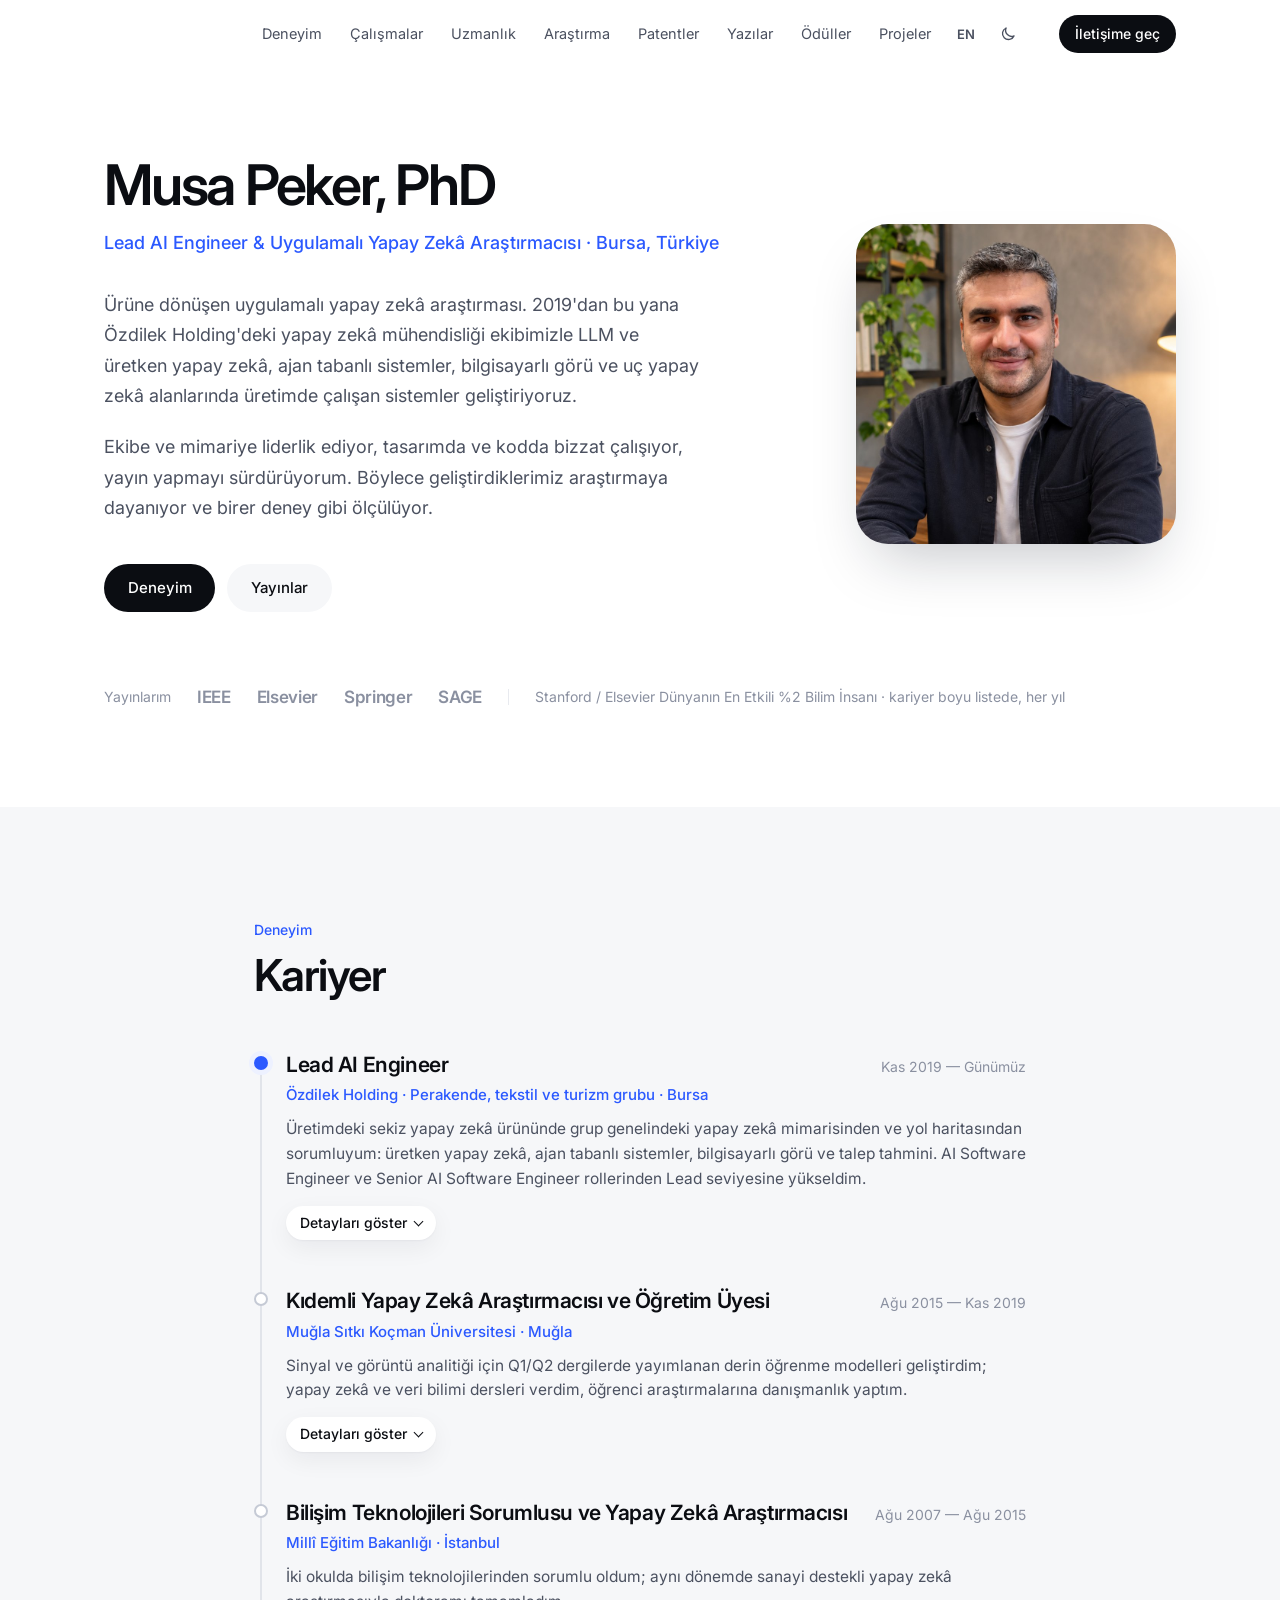
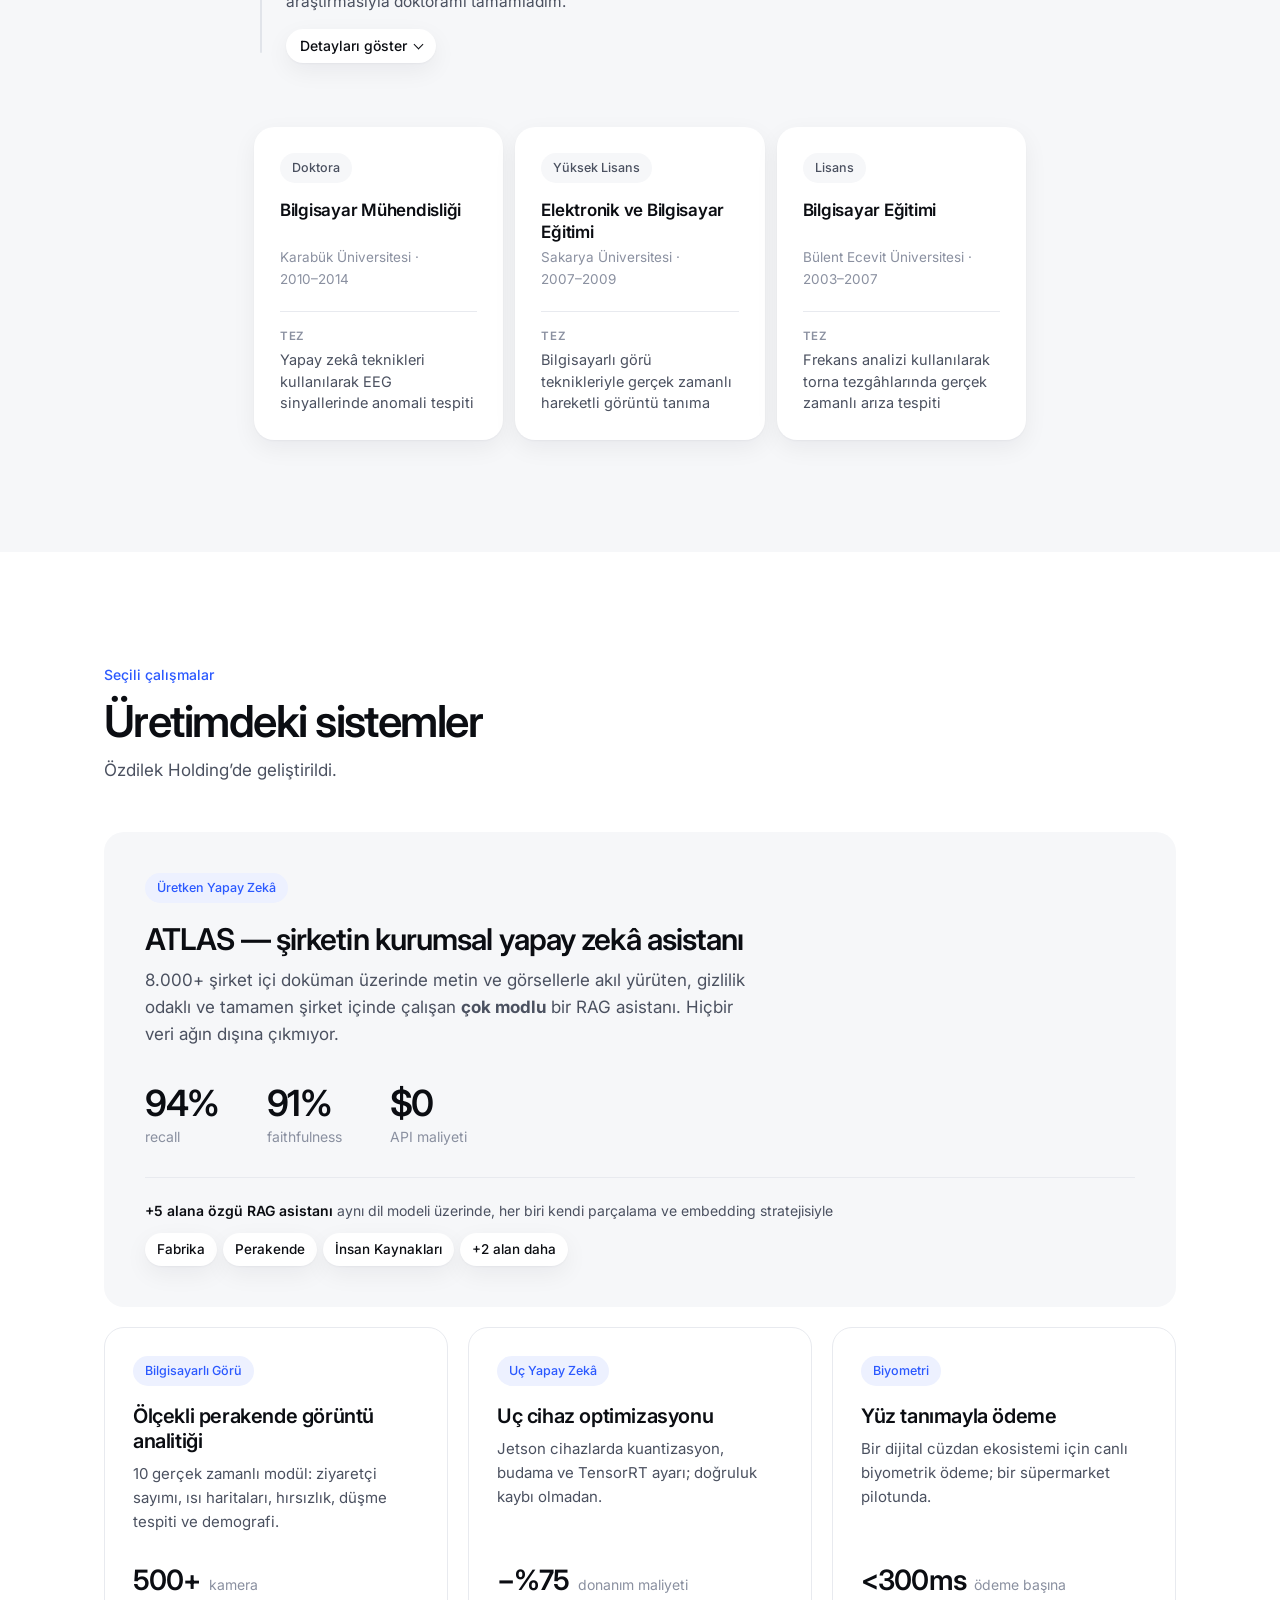
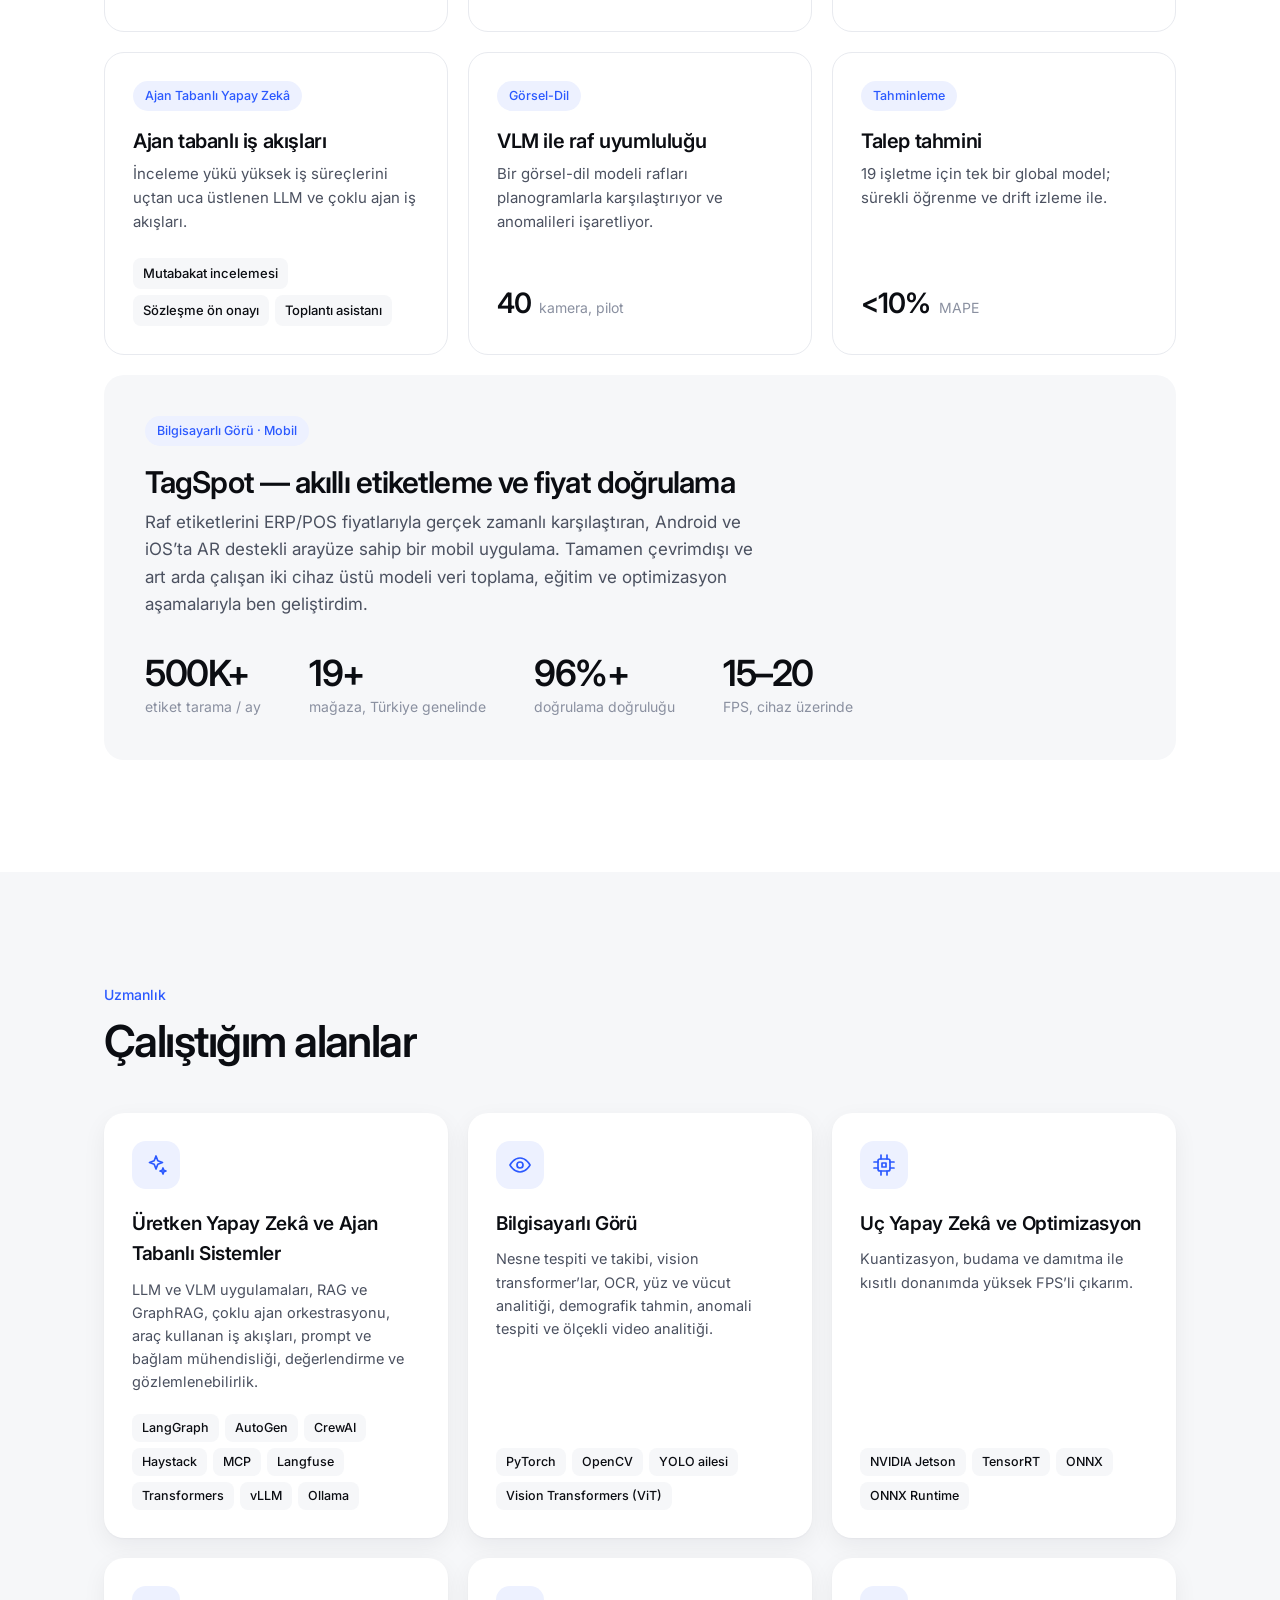
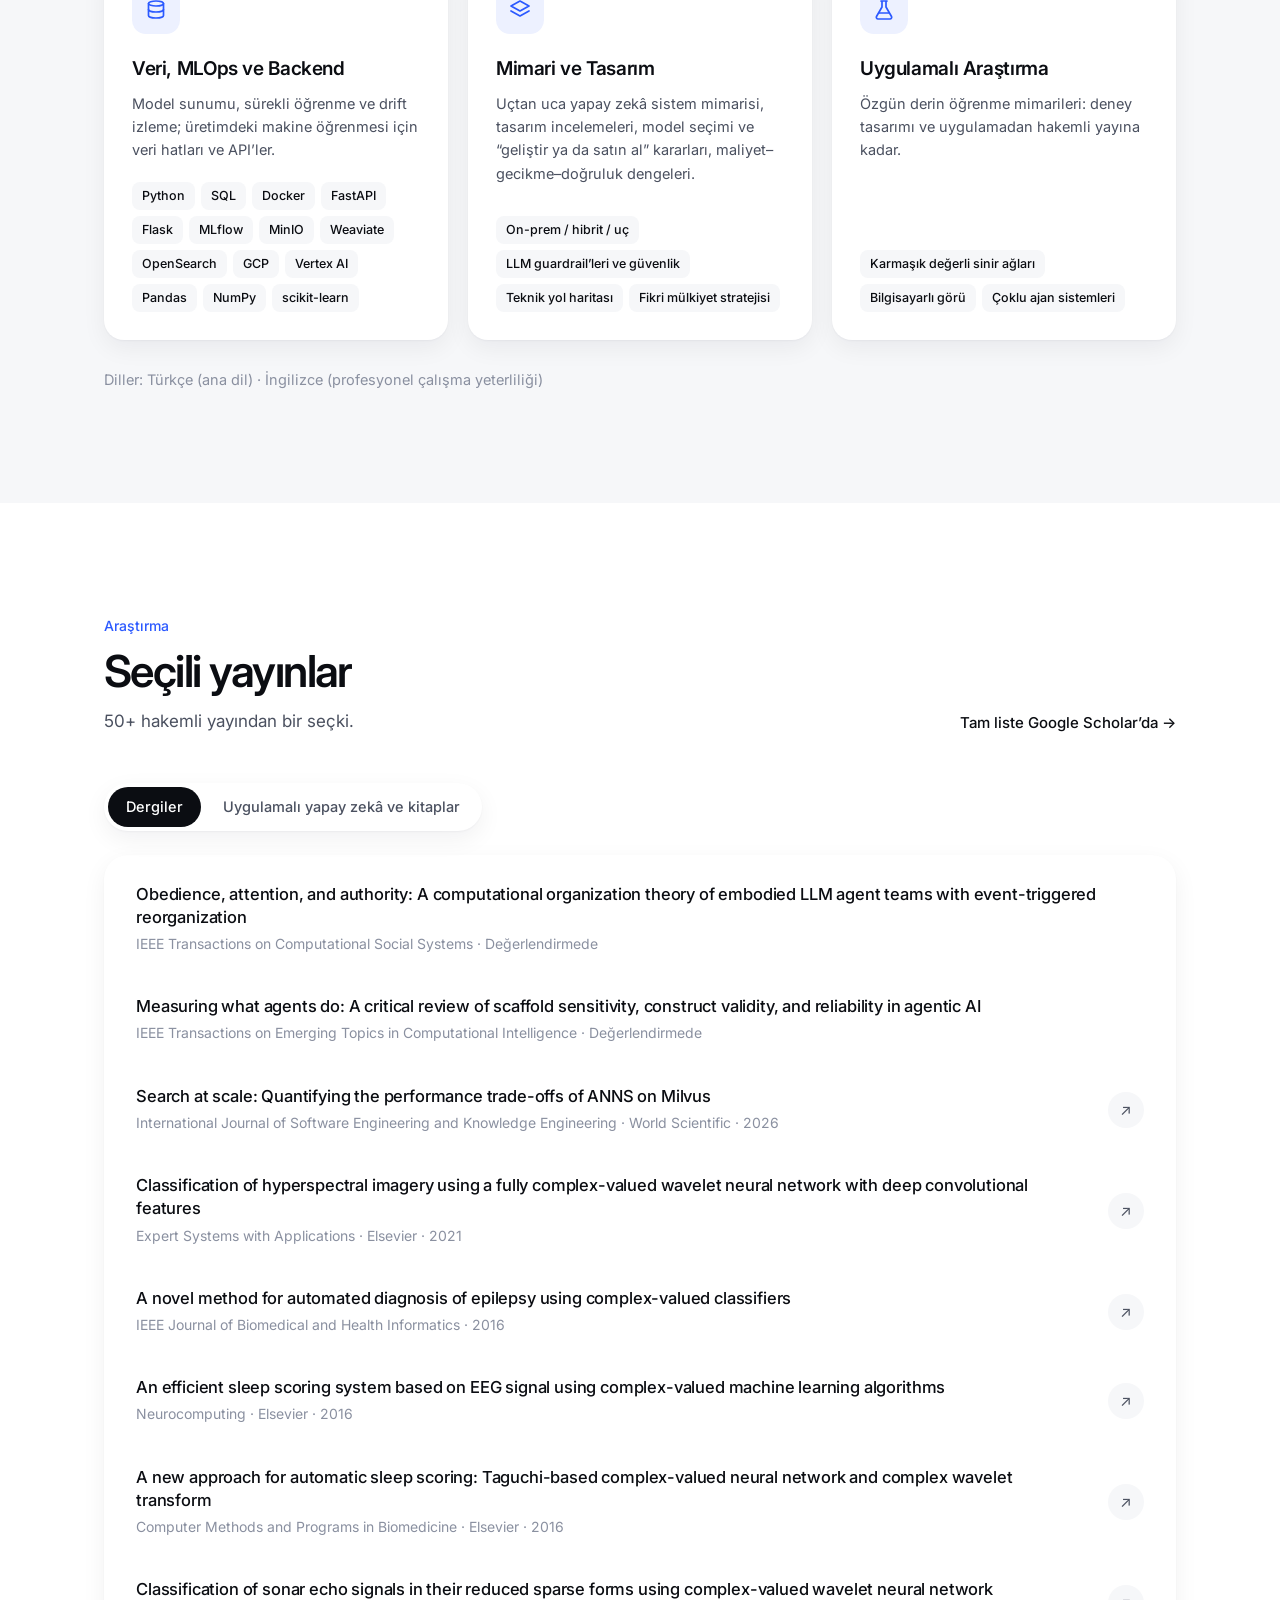
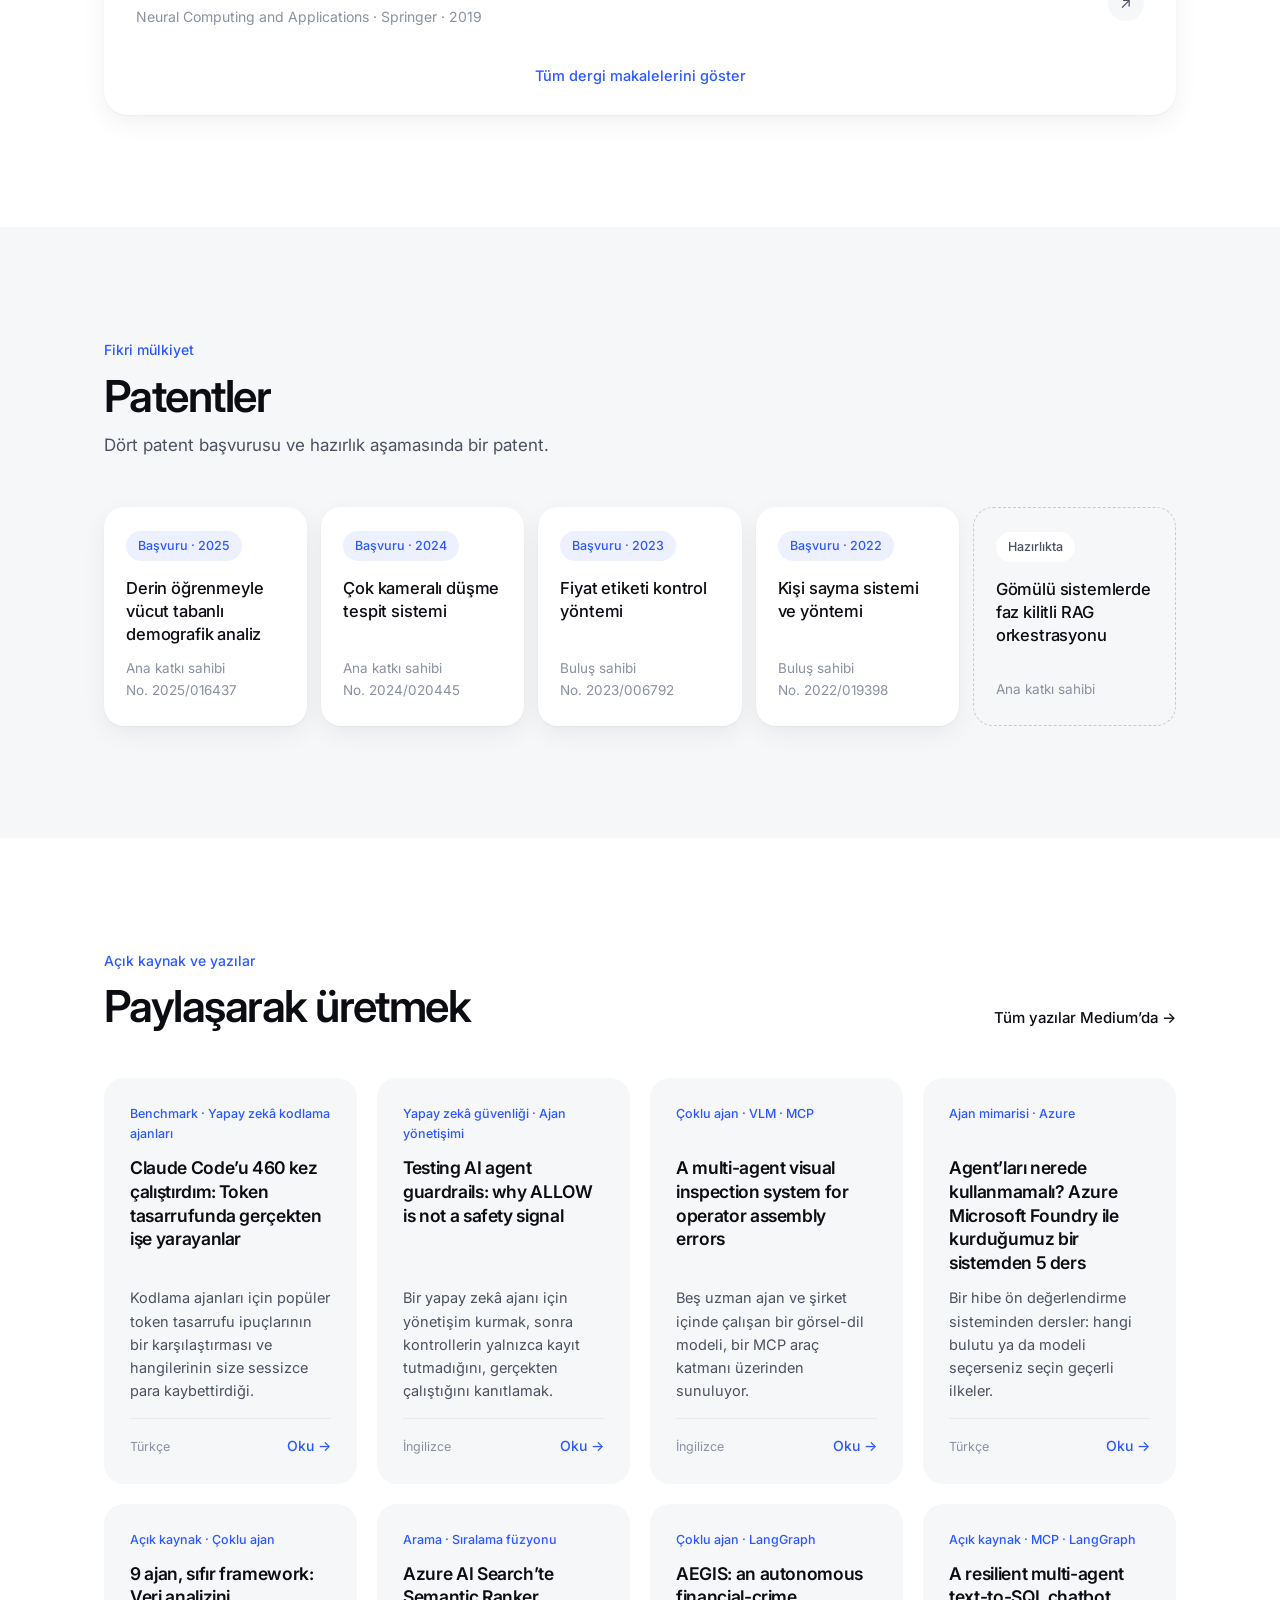
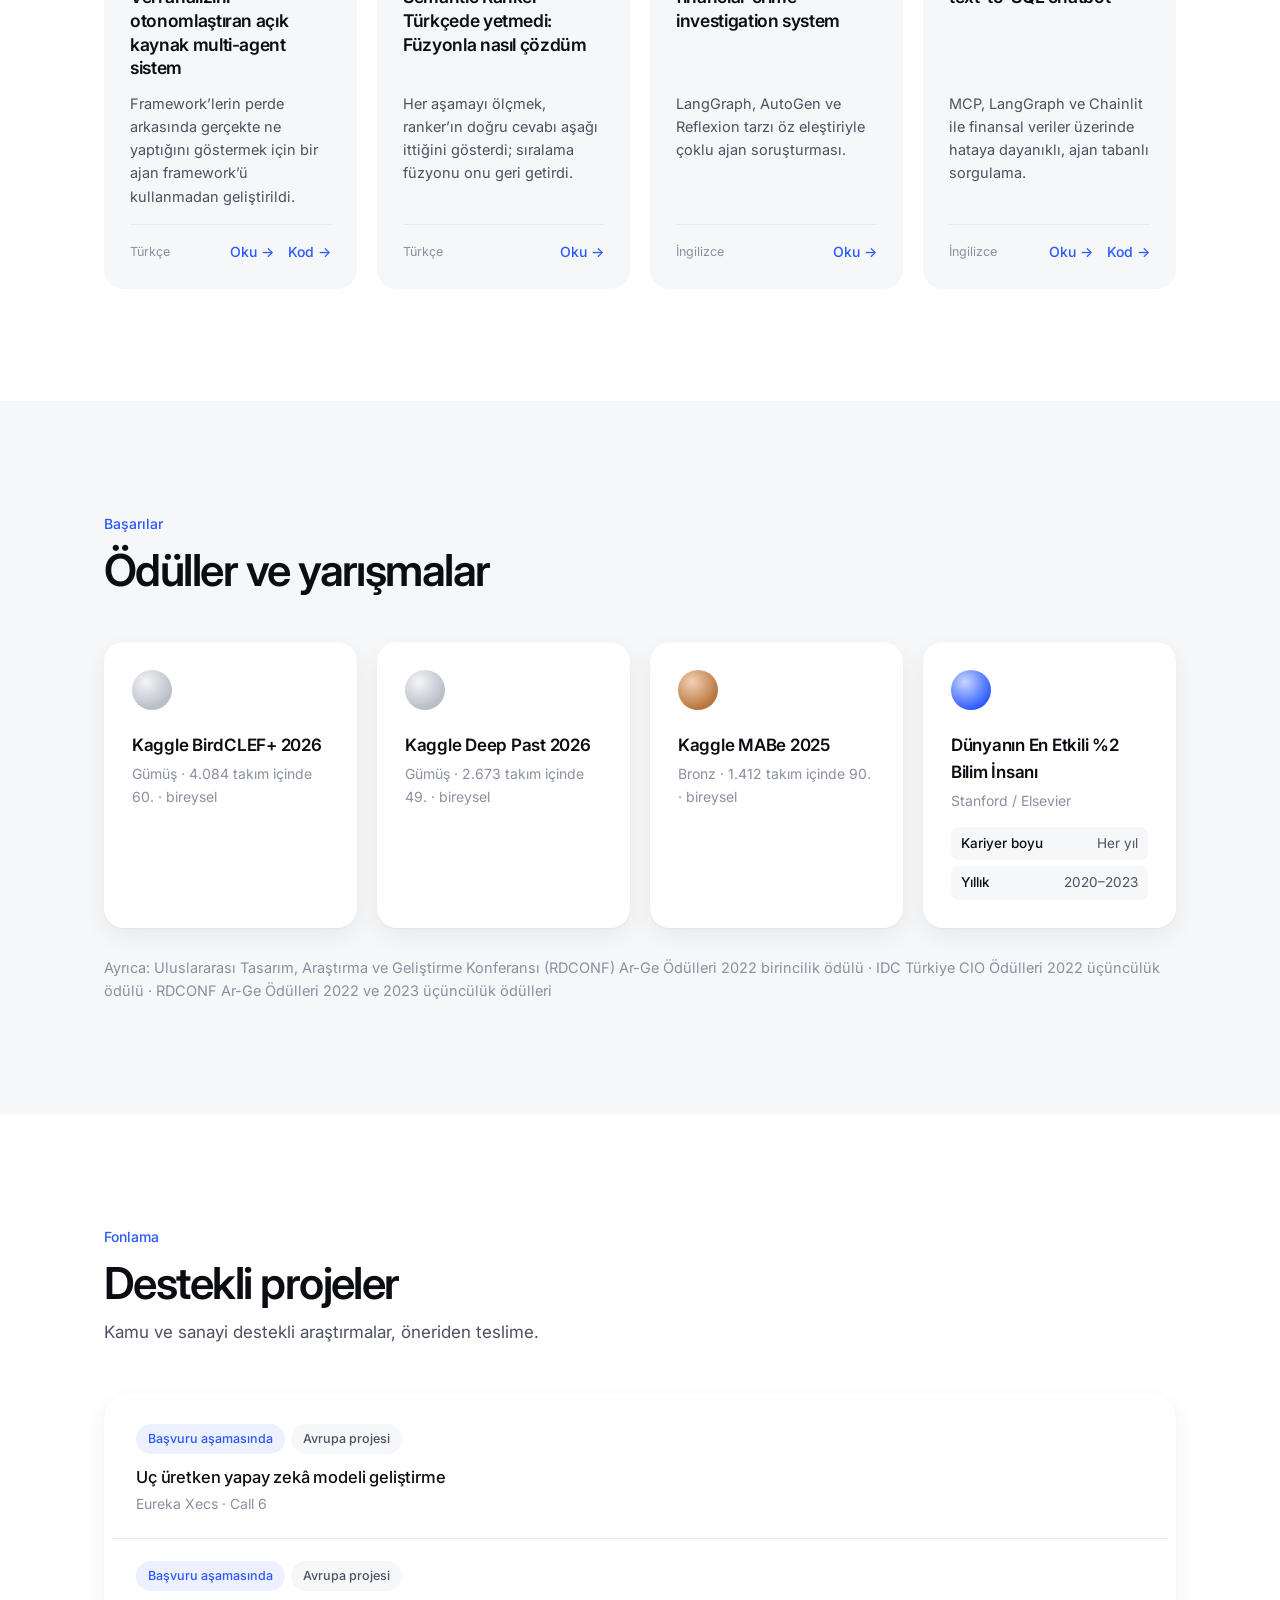
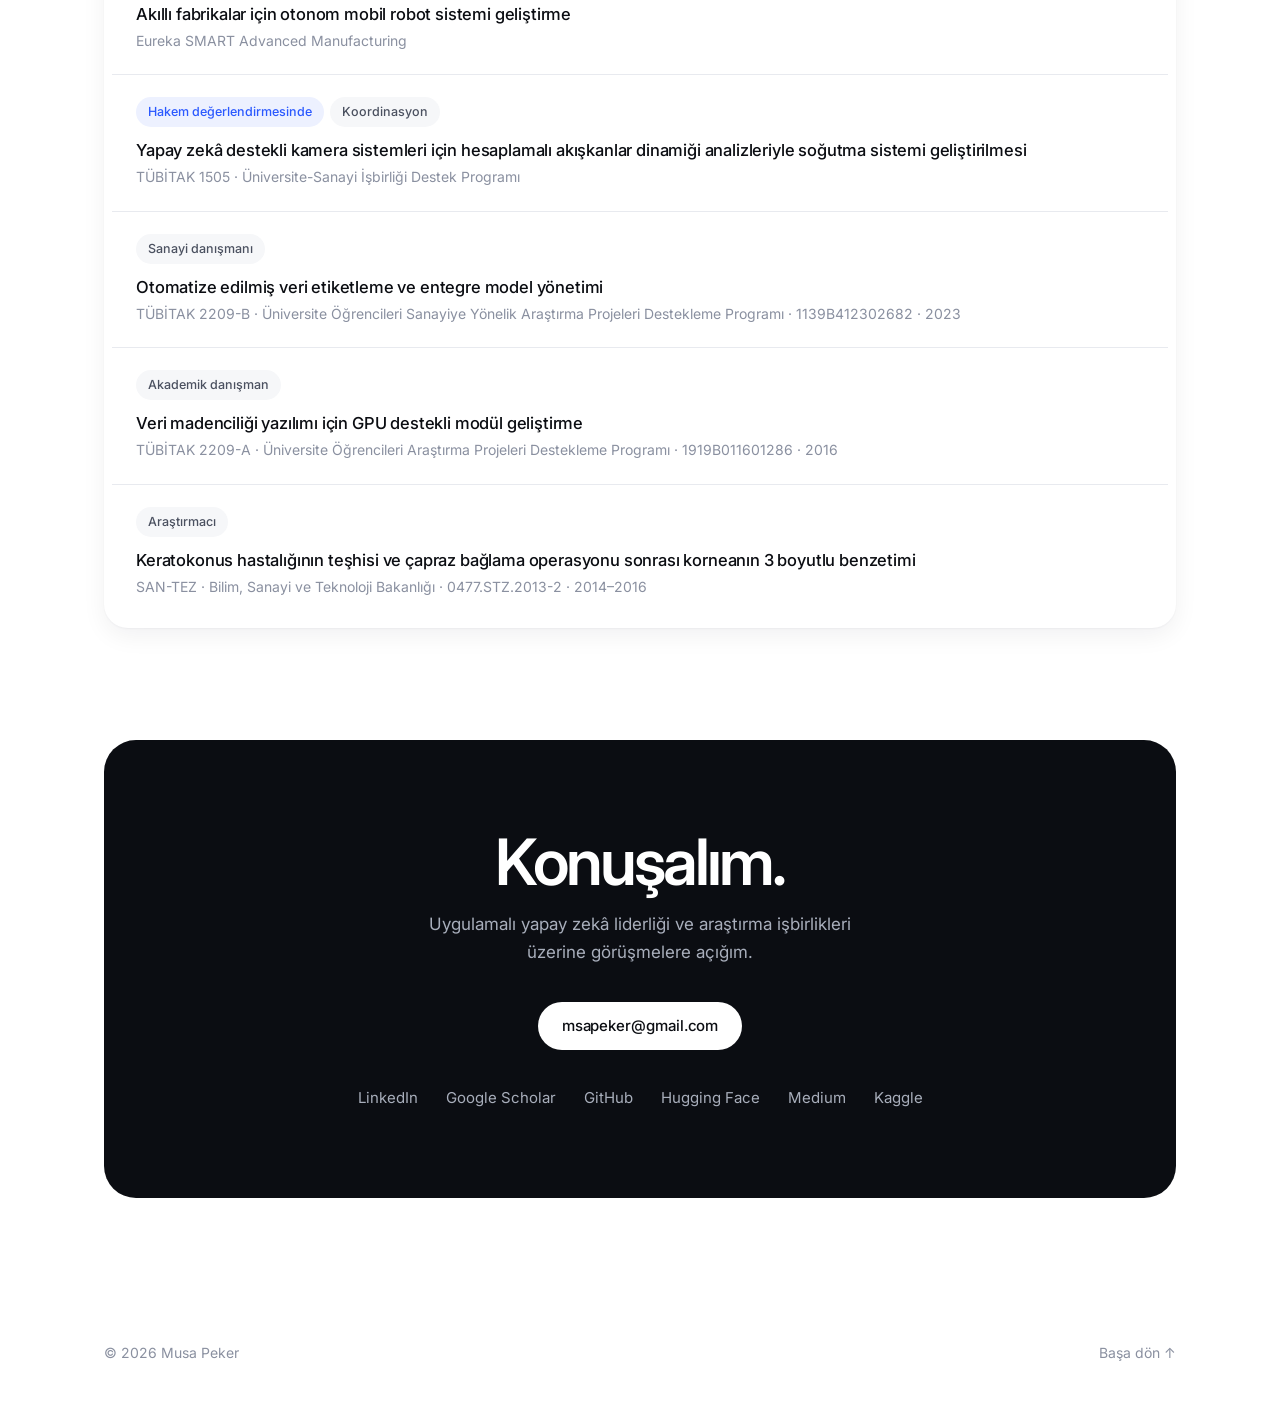
==== tr/index.html @ e76c8c06 "Add Turkish version and dark mode" ====
<!doctype html>
<html lang="tr">
<head>
<meta charset="utf-8">
<meta name="viewport" content="width=device-width, initial-scale=1">
<title>Musa Peker, PhD — Lead AI Engineer &amp; Uygulamalı Yapay Zekâ Araştırmacısı</title>
<meta name="description" content="Musa Peker, PhD — Lead AI Engineer ve uygulamalı yapay zekâ araştırmacısı. Üretimde RAG, ajan tabanlı LLM sistemleri, gerçek zamanlı bilgisayarlı görü ve uç yapay zekâ. h-index 17, 50+ yayın, 4 patent başvurusu.">
<meta name="author" content="Musa Peker">
<meta name="robots" content="noindex, nofollow">
<meta property="og:type" content="profile">
<meta property="og:title" content="Musa Peker, PhD — Lead AI Engineer &amp; Uygulamalı Yapay Zekâ Araştırmacısı">
<meta property="og:description" content="Lead AI Engineer ve uygulamalı yapay zekâ araştırmacısı: LLM ve üretken yapay zekâ, ajan tabanlı sistemler, bilgisayarlı görü ve uç yapay zekâ.">
<meta name="theme-color" content="#ffffff">
<link rel="icon" href="data:image/svg+xml,%3Csvg xmlns='http://www.w3.org/2000/svg' viewBox='0 0 64 64'%3E%3Crect width='64' height='64' rx='16' fill='%230B0D12'/%3E%3Ctext x='32' y='42' font-family='Arial,sans-serif' font-weight='700' font-size='26' fill='white' text-anchor='middle'%3EMP%3C/text%3E%3C/svg%3E">
<link rel="preconnect" href="https://fonts.googleapis.com">
<link rel="preconnect" href="https://fonts.gstatic.com" crossorigin>
<link href="https://fonts.googleapis.com/css2?family=Inter:wght@400;500;600;700&display=swap" rel="stylesheet">
<script>
  // Apply the saved or system theme before first paint
  (function () {
    var t;
    try { t = localStorage.getItem('theme'); } catch (e) {}
    if (t !== 'light' && t !== 'dark') t = window.matchMedia('(prefers-color-scheme: dark)').matches ? 'dark' : 'light';
    document.documentElement.setAttribute('data-theme', t);
  })();
</script>
<link rel="stylesheet" href="../assets/css/style.css?v=20261115e">
<script type="application/ld+json">
{
  "@context": "https://schema.org",
  "@type": "Person",
  "name": "Musa Peker",
  "honorificSuffix": "PhD",
  "jobTitle": "Lead AI Engineer",
  "worksFor": { "@type": "Organization", "name": "Özdilek Holding" },
  "alumniOf": [{ "@type": "CollegeOrUniversity", "name": "Karabuk University" }],
  "address": { "@type": "PostalAddress", "addressLocality": "Bursa", "addressCountry": "TR" },
  "email": "mailto:msapeker@gmail.com",
  "sameAs": [
    "https://www.linkedin.com/in/musa-p-46253815a/",
    "https://scholar.google.com/citations?user=q8jURC4AAAAJ",
    "https://github.com/m-peker",
    "https://huggingface.co/musapeker",
    "https://medium.com/@msapeker",
    "https://www.kaggle.com/musapeker"
  ]
}
</script>
</head>
<body>

<header class="nav" id="top">
  <div class="container nav__inner">
    <nav class="nav__links" id="nav-links" aria-label="Ana menü">
      <a href="#experience">Deneyim</a>
      <a href="#work">Çalışmalar</a>
      <a href="#expertise">Uzmanlık</a>
      <a href="#research">Araştırma</a>
      <a href="#patents">Patentler</a>
      <a href="#writing">Yazılar</a>
      <a href="#awards">Ödüller</a>
      <a href="#projects">Projeler</a>
    </nav>
    <div class="nav__tools">
      <a class="nav__tool lang-switch" href="../" hreflang="en" lang="en" title="English">EN</a>
      <button class="nav__tool theme-toggle" type="button" aria-label="Koyu veya açık temaya geç" title="Temayı değiştir">
        <svg class="i-moon" viewBox="0 0 24 24" aria-hidden="true"><path d="M20 14.5A8 8 0 0 1 9.5 4a8 8 0 1 0 10.5 10.5z"/></svg>
        <svg class="i-sun" viewBox="0 0 24 24" aria-hidden="true"><circle cx="12" cy="12" r="4"/><path d="M12 2v2M12 20v2M4.9 4.9l1.4 1.4M17.7 17.7l1.4 1.4M2 12h2M20 12h2M4.9 19.1l1.4-1.4M17.7 6.3l1.4-1.4"/></svg>
      </button>
    </div>
    <a class="btn btn--dark btn--sm" href="#contact">İletişime geç</a>
    <button class="menu-btn" type="button" aria-label="Menüyü aç" data-label-open="Menüyü aç" data-label-close="Menüyü kapat" aria-expanded="false" aria-controls="nav-links"><span></span><span></span></button>
  </div>
</header>

<main>

  <!-- ===== Hero ===== -->
  <section class="hero">
    <div class="container hero__inner">
      <div class="hero__text">
        <img class="hero__avatar" src="../assets/img/profile.jpg" width="168" height="168" alt="Musa Peker">
        <h1>Musa Peker, PhD</h1>
        <p class="hero__role">Lead AI Engineer &amp; Uygulamalı Yapay Zekâ Araştırmacısı · Bursa, Türkiye</p>
        <p class="hero__lede">
          Ürüne dönüşen uygulamalı yapay zekâ araştırması. 2019'dan bu yana Özdilek Holding'deki yapay zekâ
          mühendisliği ekibimizle LLM ve üretken yapay zekâ, ajan tabanlı sistemler, bilgisayarlı görü ve
          uç yapay zekâ alanlarında üretimde çalışan sistemler geliştiriyoruz.
        </p>
        <p class="hero__lede">
          Ekibe ve mimariye liderlik ediyor, tasarımda ve kodda bizzat çalışıyor, yayın yapmayı sürdürüyorum.
          Böylece geliştirdiklerimiz araştırmaya dayanıyor ve birer deney gibi ölçülüyor.
        </p>
        <div class="hero__cta">
          <a class="btn btn--dark" href="#experience">Deneyim</a>
          <a class="btn btn--light" href="#research">Yayınlar</a>
        </div>
      </div>
      <div class="hero__photo">
        <img src="../assets/img/portrait.jpg" width="320" height="320" alt="Musa Peker">
      </div>
    </div>

    <div class="container">
      <p class="venues">
        <span>Yayınlarım</span>
        <b>IEEE</b><b>Elsevier</b><b>Springer</b><b>SAGE</b>
        <span class="venues__sep"></span>
        <span>Stanford / Elsevier Dünyanın En Etkili %2 Bilim İnsanı · kariyer boyu listede, her yıl</span>
      </p>
    </div>
  </section>

  <!-- ===== Experience ===== -->
  <section class="section section--soft" id="experience">
    <div class="container narrow">
      <div class="head">
        <p class="eyebrow">Deneyim</p>
        <h2>Kariyer</h2>
      </div>
      <ol class="timeline">
        <li>
          <div class="tl__top"><h3>Lead AI Engineer</h3><span>Kas 2019 — Günümüz</span></div>
          <p class="tl__org">Özdilek Holding · Perakende, tekstil ve turizm grubu · Bursa</p>
          <p>Üretimdeki sekiz yapay zekâ ürününde grup genelindeki yapay zekâ mimarisinden ve yol haritasından sorumluyum: üretken yapay zekâ, ajan tabanlı sistemler, bilgisayarlı görü ve talep tahmini. AI Software Engineer ve Senior AI Software Engineer rollerinden Lead seviyesine yükseldim.</p>
          <details class="tl__more">
            <summary><span class="when-closed">Detayları göster</span><span class="when-open">Detayları gizle</span></summary>
            <ul>
              <li><b>Mimari sorumluluk.</b> Eş zamanlı çalışan 8 yapay zekâ ürününün grup genelindeki mimarisini ve teknik yol haritasını yönetiyorum: problem tanımı, sistem tasarımı ve model seçiminden canlıya geçişe, değerlendirmeye ve maliyet yönetimine kadar.</li>
              <li><b>Kurumsal üretken yapay zekâ ve gizlilik odaklı RAG.</b> Şirketin kurumsal yapay zekâ asistanı ATLAS’ı tasarlayıp devreye aldım: 8.000+ doküman üzerinde metin ve görsellerle çok adımlı akıl yürütebilen, dış ağdan yalıtılmış (air-gapped) çok modlu bir RAG hattı. Sürekli bir RAGAS döngüsüyle iyileştirilen, yeniden sıralamalı hibrit arama %94 recall ve %91 faithfulness sağlıyor; tüm veriler şirket içinde, API maliyeti sıfır.</li>
              <li><b>Alana özgü RAG sistemleri.</b> ATLAS’ı fabrika operasyonları, perakende, insan kaynakları ve diğer alanlar için 5 alana özgü RAG asistanıyla genişlettim. Hepsi aynı dil modelini kullanıyor; parçalama (chunking) ve embedding stratejileri her alana göre uyarlanıyor.</li>
              <li><b>Ajan tabanlı ve üretken yapay zekâ ile iş akışı otomasyonu.</b> Kritik iş süreçleri için LLM ve ajan tabanlı iş akışları tasarladım: otomatik mutabakat incelemesi, sözleşme ön onayı ve role özel özetleme, sohbet tabanlı arama ve bilgi erişimi sunan RAG tabanlı bir toplantı asistanı.</li>
              <li><b>Ölçekli gerçek zamanlı bilgisayarlı görü.</b> 50+ dağıtık uç cihazda çalışan 10 bilgisayarlı görü modülünü tasarlayıp devreye aldım. Modüller 500+ mağaza kamerasının canlı görüntüsünü işliyor: kişi sayma, yoğunluk, ısı haritası ve rota analizi, hırsızlık, düşme ve yasak bölge tespiti, yüz ve vücut tabanlı yaş/cinsiyet tahmini.</li>
              <li><b>Uç yapay zekâ ve maliyet optimizasyonu.</b> Model optimizasyonuyla (kuantizasyon, budama, çalışma zamanı ayarı) donanım maliyetini %75 düşürdüm; kısıtlı uç cihazlarda doğruluk kaybı olmadan yüksek FPS’li çıkarım sağladım.</li>
              <li><b>Finansal teknoloji ve biyometri.</b> Bir dijital cüzdan ekosistemi için yüz tanımayla ödeme sistemi geliştirdim; bir süpermarket pilotunda canlı olarak çalışıyor ve işlemleri &lt;300 ms gecikmeyle gerçek zamanlı işliyor.</li>
              <li><b>VLM tabanlı perakende görsel uyumluluk.</b> 40 kameranın canlı görüntüsünü referans planogramlarla karşılaştırarak raf düzeni uyumluluğunu puanlayan ve anomalileri otomatik işaretleyen bir görsel-dil modeli sistemi geliştirdim; bir süpermarket pilotunda canlı, başka mağazalara yaygınlaştırılması planlanıyor.</li>
              <li><b>Talep tahmini ve sürekli öğrenme.</b> 19 işletmeye tek bir global modelle hizmet veren uçtan uca bir talep tahmini platformu geliştirdim; sürekli öğrenme ve drift izleme sayesinde üretimde ortalama MAPE %10’un altında kalıyor.</li>
              <li><b>Araştırmadan üretime ve fikri mülkiyet.</b> Araştırmaları üretim mimarilerine dönüştürdüm: 4 patent başvurusu (ve hazırlık aşamasında 1 tane daha), hakemli yayınlar ve üniversite–sanayi Ar-Ge işbirlikleri; hepsi ürün stratejisi ve ticari hedeflerle uyumlu.</li>
            </ul>
          </details>
        </li>
        <li>
          <div class="tl__top"><h3>Kıdemli Yapay Zekâ Araştırmacısı ve Öğretim Üyesi</h3><span>Ağu 2015 — Kas 2019</span></div>
          <p class="tl__org">Muğla Sıtkı Koçman Üniversitesi · Muğla</p>
          <p>Sinyal ve görüntü analitiği için Q1/Q2 dergilerde yayımlanan derin öğrenme modelleri geliştirdim; yapay zekâ ve veri bilimi dersleri verdim, öğrenci araştırmalarına danışmanlık yaptım.</p>
          <details class="tl__more">
            <summary><span class="when-closed">Detayları göster</span><span class="when-open">Detayları gizle</span></summary>
            <ul>
              <li><b>Özgün derin öğrenme mimarileri.</b> Karmaşık sinyal ve görüntü analitiği için derin öğrenme mimarileri tasarladım; bunlar çalışan uygulamalarla birlikte yüksek etkili Q1/Q2 dergi yayınlarına dönüştü.</li>
              <li><b>Eğitim.</b> Lisans ve lisansüstü düzeyde yapay zekâ, veri bilimi, işletim sistemleri ve Python programlama dersleri verdim.</li>
              <li><b>Mentorluk.</b> Mühendislik öğrencilerine ve genç araştırmacılara makine öğrenmesi süreçleri, kod kalitesi ve araştırma yöntemleri konusunda mentorluk yaptım; TÜBİTAK destekli bir öğrenci projesinin danışmanlığı da bunlara dahil.</li>
            </ul>
          </details>
        </li>
        <li>
          <div class="tl__top"><h3>Bilişim Teknolojileri Sorumlusu ve Yapay Zekâ Araştırmacısı</h3><span>Ağu 2007 — Ağu 2015</span></div>
          <p class="tl__org">Millî Eğitim Bakanlığı · İstanbul</p>
          <p>İki okulda bilişim teknolojilerinden sorumlu oldum; aynı dönemde sanayi destekli yapay zekâ araştırmasıyla doktoramı tamamladım.</p>
          <details class="tl__more">
            <summary><span class="when-closed">Detayları göster</span><span class="when-open">Detayları gizle</span></summary>
            <ul>
              <li><b>Teknik altyapı ve dijitalleşme.</b> İki okulda bilgisayar dersleri verdim ve bilgisayar laboratuvarlarını yönettim; laboratuvarların BT altyapısından sorumlu oldum ve kurumun dijitalleşmesine öncülük ettim.</li>
              <li><b>Eş zamanlı doktora araştırması.</b> Tam zamanlı görevimi sürdürürken Karabük Üniversitesi’nde doktoramı tamamladım; SAN-TEZ programı (Sanayi Bakanlığı) kapsamında gerçek endüstriyel uygulamalar için makine öğrenmesi üzerine sanayi destekli yapay zekâ araştırması yürüttüm.</li>
              <li><b>Müfredat ve mentorluk.</b> Nesne yönelimli programlama ve web geliştirme derslerini okuttum; Ulusal Bilgisayar Olimpiyatları’nda bronz madalya dahil ödüllü öğrenci projelerine mentorluk yaptım.</li>
            </ul>
          </details>
        </li>
      </ol>

      <div class="edu">
        <div class="edu__item"><span class="pill pill--soft">Doktora</span><b>Bilgisayar Mühendisliği</b><span class="edu__meta">Karabük Üniversitesi · <span class="nowrap">2010–2014</span></span><p class="edu__thesis"><span>Tez</span>Yapay zekâ teknikleri kullanılarak EEG sinyallerinde anomali tespiti</p></div>
        <div class="edu__item"><span class="pill pill--soft">Yüksek Lisans</span><b>Elektronik ve Bilgisayar Eğitimi</b><span class="edu__meta">Sakarya Üniversitesi · <span class="nowrap">2007–2009</span></span><p class="edu__thesis"><span>Tez</span>Bilgisayarlı görü teknikleriyle gerçek zamanlı hareketli görüntü tanıma</p></div>
        <div class="edu__item"><span class="pill pill--soft">Lisans</span><b>Bilgisayar Eğitimi</b><span class="edu__meta">Bülent Ecevit Üniversitesi · <span class="nowrap">2003–2007</span></span><p class="edu__thesis"><span>Tez</span>Frekans analizi kullanılarak torna tezgâhlarında gerçek zamanlı arıza tespiti</p></div>
      </div>
    </div>
  </section>

  <!-- ===== Work ===== -->
  <section class="section" id="work">
    <div class="container">
      <div class="head">
        <p class="eyebrow">Seçili çalışmalar</p>
        <h2>Üretimdeki sistemler</h2>
        <p class="head__sub">Özdilek Holding’de geliştirildi.</p>
      </div>

      <div class="grid">
        <article class="card card--wide">
          <span class="pill">Üretken Yapay Zekâ</span>
          <h3>ATLAS — şirketin kurumsal yapay zekâ asistanı</h3>
          <p>8.000+ şirket içi doküman üzerinde metin ve görsellerle akıl yürüten, gizlilik odaklı ve tamamen şirket içinde çalışan <b>çok modlu</b> bir RAG asistanı. Hiçbir veri ağın dışına çıkmıyor.</p>
          <div class="card__nums">
            <div><b>94%</b><span>recall</span></div>
            <div><b>91%</b><span>faithfulness</span></div>
            <div><b>$0</b><span>API maliyeti</span></div>
          </div>
          <div class="domains">
            <span class="domains__label"><b>+5 alana özgü RAG asistanı</b> aynı dil modeli üzerinde, her biri kendi parçalama ve embedding stratejisiyle</span>
            <span class="domains__list"><span>Fabrika</span><span>Perakende</span><span>İnsan Kaynakları</span><span>+2 alan daha</span></span>
          </div>
        </article>

        <article class="card">
          <span class="pill">Bilgisayarlı Görü</span>
          <h3>Ölçekli perakende görüntü analitiği</h3>
          <p>10 gerçek zamanlı modül: ziyaretçi sayımı, ısı haritaları, hırsızlık, düşme tespiti ve demografi.</p>
          <p class="card__big"><b>500+</b> kamera</p>
        </article>

        <article class="card">
          <span class="pill">Uç Yapay Zekâ</span>
          <h3>Uç cihaz optimizasyonu</h3>
          <p>Jetson cihazlarda kuantizasyon, budama ve TensorRT ayarı; doğruluk kaybı olmadan.</p>
          <p class="card__big"><b>−%75</b> donanım maliyeti</p>
        </article>

        <article class="card">
          <span class="pill">Biyometri</span>
          <h3>Yüz tanımayla ödeme</h3>
          <p>Bir dijital cüzdan ekosistemi için canlı biyometrik ödeme; bir süpermarket pilotunda.</p>
          <p class="card__big"><b>&lt;300ms</b> ödeme başına</p>
        </article>

        <article class="card">
          <span class="pill">Ajan Tabanlı Yapay Zekâ</span>
          <h3>Ajan tabanlı iş akışları</h3>
          <p>İnceleme yükü yüksek iş süreçlerini uçtan uca üstlenen LLM ve çoklu ajan iş akışları.</p>
          <div class="card__tags"><span>Mutabakat incelemesi</span><span>Sözleşme ön onayı</span><span>Toplantı asistanı</span></div>
        </article>

        <article class="card">
          <span class="pill">Görsel-Dil</span>
          <h3>VLM ile raf uyumluluğu</h3>
          <p>Bir görsel-dil modeli rafları planogramlarla karşılaştırıyor ve anomalileri işaretliyor.</p>
          <p class="card__big"><b>40</b> kamera, pilot</p>
        </article>

        <article class="card">
          <span class="pill">Tahminleme</span>
          <h3>Talep tahmini</h3>
          <p>19 işletme için tek bir global model; sürekli öğrenme ve drift izleme ile.</p>
          <p class="card__big"><b>&lt;10%</b> MAPE</p>
        </article>

        <article class="card card--wide">
          <span class="pill">Bilgisayarlı Görü · Mobil</span>
          <h3>TagSpot — akıllı etiketleme ve fiyat doğrulama</h3>
          <p>Raf etiketlerini ERP/POS fiyatlarıyla gerçek zamanlı karşılaştıran, Android ve iOS’ta AR destekli arayüze sahip bir mobil uygulama. Tamamen çevrimdışı ve art arda çalışan iki cihaz üstü modeli veri toplama, eğitim ve optimizasyon aşamalarıyla ben geliştirdim.</p>
          <div class="card__nums">
            <div><b>500K+</b><span>etiket tarama / ay</span></div>
            <div><b>19+</b><span>mağaza, Türkiye genelinde</span></div>
            <div><b>96%+</b><span>doğrulama doğruluğu</span></div>
            <div><b>15–20</b><span>FPS, cihaz üzerinde</span></div>
          </div>
        </article>
      </div>
    </div>
  </section>

  <!-- ===== Expertise ===== -->
  <section class="section section--soft" id="expertise">
    <div class="container">
      <div class="head">
        <p class="eyebrow">Uzmanlık</p>
        <h2>Çalıştığım alanlar</h2>
      </div>
      <div class="skills">
        <article class="skill">
          <div class="icon"><svg viewBox="0 0 24 24"><path d="M12 3l1.8 4.7L18.5 9.5l-4.7 1.8L12 16l-1.8-4.7L5.5 9.5l4.7-1.8z"/><path d="M19 15l.8 2.2L22 18l-2.2.8L19 21l-.8-2.2L16 18l2.2-.8z"/></svg></div>
          <h3>Üretken Yapay Zekâ ve Ajan Tabanlı Sistemler</h3>
          <p>LLM ve VLM uygulamaları, RAG ve GraphRAG, çoklu ajan orkestrasyonu, araç kullanan iş akışları, prompt ve bağlam mühendisliği, değerlendirme ve gözlemlenebilirlik.</p>
          <div class="skill__chips"><span>LangGraph</span><span>AutoGen</span><span>CrewAI</span><span>Haystack</span><span>MCP</span><span>Langfuse</span><span>Transformers</span><span>vLLM</span><span>Ollama</span></div>
        </article>
        <article class="skill">
          <div class="icon"><svg viewBox="0 0 24 24"><path d="M2 12s3.6-7 10-7 10 7 10 7-3.6 7-10 7S2 12 2 12z"/><circle cx="12" cy="12" r="3"/></svg></div>
          <h3>Bilgisayarlı Görü</h3>
          <p>Nesne tespiti ve takibi, vision transformer’lar, OCR, yüz ve vücut analitiği, demografik tahmin, anomali tespiti ve ölçekli video analitiği.</p>
          <div class="skill__chips"><span>PyTorch</span><span>OpenCV</span><span>YOLO ailesi</span><span>Vision Transformers (ViT)</span></div>
        </article>
        <article class="skill">
          <div class="icon"><svg viewBox="0 0 24 24"><rect x="6" y="6" width="12" height="12" rx="2"/><path d="M10 10h4v4h-4zM9 2v4M15 2v4M9 18v4M15 18v4M2 9h4M2 15h4M18 9h4M18 15h4"/></svg></div>
          <h3>Uç Yapay Zekâ ve Optimizasyon</h3>
          <p>Kuantizasyon, budama ve damıtma ile kısıtlı donanımda yüksek FPS’li çıkarım.</p>
          <div class="skill__chips"><span>NVIDIA Jetson</span><span>TensorRT</span><span>ONNX</span><span>ONNX Runtime</span></div>
        </article>
        <article class="skill">
          <div class="icon"><svg viewBox="0 0 24 24"><ellipse cx="12" cy="5.5" rx="7.5" ry="2.5"/><path d="M4.5 5.5v6c0 1.4 3.4 2.5 7.5 2.5s7.5-1.1 7.5-2.5v-6"/><path d="M4.5 11.5v6c0 1.4 3.4 2.5 7.5 2.5s7.5-1.1 7.5-2.5v-6"/></svg></div>
          <h3>Veri, MLOps ve Backend</h3>
          <p>Model sunumu, sürekli öğrenme ve drift izleme; üretimdeki makine öğrenmesi için veri hatları ve API’ler.</p>
          <div class="skill__chips"><span>Python</span><span>SQL</span><span>Docker</span><span>FastAPI</span><span>Flask</span><span>MLflow</span><span>MinIO</span><span>Weaviate</span><span>OpenSearch</span><span>GCP</span><span>Vertex AI</span><span>Pandas</span><span>NumPy</span><span>scikit-learn</span></div>
        </article>
        <article class="skill">
          <div class="icon"><svg viewBox="0 0 24 24"><path d="M12 3l9 5-9 5-9-5z"/><path d="M3 13l9 5 9-5"/></svg></div>
          <h3>Mimari ve Tasarım</h3>
          <p>Uçtan uca yapay zekâ sistem mimarisi, tasarım incelemeleri, model seçimi ve “geliştir ya da satın al” kararları, maliyet–gecikme–doğruluk dengeleri.</p>
          <div class="skill__chips"><span>On-prem / hibrit / uç</span><span>LLM guardrail’leri ve güvenlik</span><span>Teknik yol haritası</span><span>Fikri mülkiyet stratejisi</span></div>
        </article>
        <article class="skill">
          <div class="icon"><svg viewBox="0 0 24 24"><path d="M9 3h6M10 3v6l-5.5 9.5A1.7 1.7 0 0 0 6 21h12a1.7 1.7 0 0 0 1.5-2.5L14 9V3"/><path d="M7.5 15h9"/></svg></div>
          <h3>Uygulamalı Araştırma</h3>
          <p>Özgün derin öğrenme mimarileri: deney tasarımı ve uygulamadan hakemli yayına kadar.</p>
          <div class="skill__chips"><span>Karmaşık değerli sinir ağları</span><span>Bilgisayarlı görü</span><span>Çoklu ajan sistemleri</span></div>
        </article>
      </div>
      <p class="langs">Diller: Türkçe (ana dil) · İngilizce (profesyonel çalışma yeterliliği)</p>
    </div>
  </section>

  <!-- ===== Research ===== -->
  <section class="section" id="research">
    <div class="container">
      <div class="head head--row">
        <div>
          <p class="eyebrow">Araştırma</p>
          <h2>Seçili yayınlar</h2>
          <p class="head__sub">50+ hakemli yayından bir seçki.</p>
        </div>
        <a class="link" href="https://scholar.google.com/citations?user=q8jURC4AAAAJ" target="_blank" rel="noopener">Tam liste Google Scholar’da →</a>
      </div>

      <div class="tabs" role="tablist">
        <button class="tab is-active" role="tab" aria-selected="true" data-tab="journal">Dergiler</button>
        <button class="tab" role="tab" aria-selected="false" data-tab="applied">Uygulamalı yapay zekâ ve kitaplar</button>
      </div>

      <div class="panel is-active" data-panel="journal">
        <div class="pub">
          <div><h4>Obedience, attention, and authority: A computational organization theory of embodied LLM agent teams with event-triggered reorganization</h4><p>IEEE Transactions on Computational Social Systems · Değerlendirmede</p></div>
        </div>
        <div class="pub">
          <div><h4>Measuring what agents do: A critical review of scaffold sensitivity, construct validity, and reliability in agentic AI</h4><p>IEEE Transactions on Emerging Topics in Computational Intelligence · Değerlendirmede</p></div>
        </div>
        <a class="pub" href="https://doi.org/10.1142/s0218194026500130" target="_blank" rel="noopener">
          <div><h4>Search at scale: Quantifying the performance trade-offs of ANNS on Milvus</h4><p>International Journal of Software Engineering and Knowledge Engineering · World Scientific · 2026</p></div><span class="arrow">↗</span>
        </a>
        <a class="pub" href="https://doi.org/10.1016/j.eswa.2021.114708" target="_blank" rel="noopener">
          <div><h4>Classification of hyperspectral imagery using a fully complex-valued wavelet neural network with deep convolutional features</h4><p>Expert Systems with Applications · Elsevier · 2021</p></div><span class="arrow">↗</span>
        </a>
        <a class="pub" href="https://doi.org/10.1109/jbhi.2014.2387795" target="_blank" rel="noopener">
          <div><h4>A novel method for automated diagnosis of epilepsy using complex-valued classifiers</h4><p>IEEE Journal of Biomedical and Health Informatics · 2016</p></div><span class="arrow">↗</span>
        </a>
        <a class="pub" href="https://doi.org/10.1016/j.neucom.2016.04.049" target="_blank" rel="noopener">
          <div><h4>An efficient sleep scoring system based on EEG signal using complex-valued machine learning algorithms</h4><p>Neurocomputing · Elsevier · 2016</p></div><span class="arrow">↗</span>
        </a>
        <a class="pub" href="https://doi.org/10.1016/j.cmpb.2016.01.001" target="_blank" rel="noopener">
          <div><h4>A new approach for automatic sleep scoring: Taguchi-based complex-valued neural network and complex wavelet transform</h4><p>Computer Methods and Programs in Biomedicine · Elsevier · 2016</p></div><span class="arrow">↗</span>
        </a>
        <a class="pub" href="https://doi.org/10.1007/s00521-018-3920-4" target="_blank" rel="noopener">
          <div><h4>Classification of sonar echo signals in their reduced sparse forms using complex-valued wavelet neural network</h4><p>Neural Computing and Applications · Springer · 2019</p></div><span class="arrow">↗</span>
        </a>
        <div class="more" hidden>
          <a class="pub" href="https://doi.org/10.1007/s42452-021-04694-2" target="_blank" rel="noopener">
            <div><h4>Multi-channel capsule network ensemble for plant disease detection</h4><p>SN Applied Sciences · Springer · 2021</p></div><span class="arrow">↗</span>
          </a>
          <a class="pub" href="https://doi.org/10.1177/0020294018813692" target="_blank" rel="noopener">
            <div><h4>Human activity recognition from smart watch sensor data using a hybrid of PCA and random forest</h4><p>Measurement and Control · SAGE · 2019</p></div><span class="arrow">↗</span>
          </a>
          <a class="pub" href="https://doi.org/10.1007/s10916-016-0477-6" target="_blank" rel="noopener">
            <div><h4>A decision support system to improve medical diagnosis using k-medoids attribute weighting and SVM</h4><p>Journal of Medical Systems · Springer · 2016</p></div><span class="arrow">↗</span>
          </a>
          <a class="pub" href="https://doi.org/10.1260/2040-2295.6.3.281" target="_blank" rel="noopener">
            <div><h4>Computer-aided diagnosis of Parkinson’s disease using complex-valued neural networks and mRMR feature selection</h4><p>Journal of Healthcare Engineering · 2015</p></div><span class="arrow">↗</span>
          </a>
          <a class="pub" href="https://doi.org/10.1007/s10916-015-0197-3" target="_blank" rel="noopener">
            <div><h4>Rapid automated classification of anesthetic depth levels using GPU-based parallelization of neural networks</h4><p>Journal of Medical Systems · Springer · 2015</p></div><span class="arrow">↗</span>
          </a>
          <a class="pub" href="https://doi.org/10.1007/s10916-014-0018-0" target="_blank" rel="noopener">
            <div><h4>A comparative study on classification of sleep stage based on EEG signals using feature selection and classification algorithms</h4><p>Journal of Medical Systems · Springer · 2014</p></div><span class="arrow">↗</span>
          </a>
        </div>
        <button class="show-more" type="button" data-more="Tüm dergi makalelerini göster" data-less="Daha az göster">Tüm dergi makalelerini göster</button>
      </div>

      <div class="panel" data-panel="applied">
        <a class="pub" href="https://www.researchgate.net/publication/398326842_AN_EFFICIENT_MULTI-CAMERA_FALL_DETECTION_FRAMEWORK_USING_IMAGE_STITCHING_AND_AN_ENHANCED_SAHI-BASED_INFERENCE_PIPELINE" target="_blank" rel="noopener">
          <div><h4>An efficient multi-camera fall detection framework using image stitching and an enhanced SAHI-based inference pipeline</h4><p>9th International Conference on Technology, Engineering and Science (IConTES) · 2025</p></div><span class="arrow">↗</span>
        </a>
        <a class="pub" href="https://doi.org/10.1016/b978-0-44-322202-3.00022-1" target="_blank" rel="noopener">
          <div><h4>A real-time price recognition system using lightweight deep neural networks on mobile devices</h4><p>Kitap bölümü · TinyML for Edge Intelligence in IoT and LPWAN Networks · Elsevier · 2024</p></div><span class="arrow">↗</span>
        </a>
        <a class="pub" href="https://icoais.com/files/ICAIS24%20Abstract%20Book.pdf#page=22" target="_blank" rel="noopener">
          <div><h4>Preprocessing optimization for enhanced real-time detection and tracking in vision systems</h4><p>International Conference on Artificial Intelligence Studies (ICAIS’24) · Istanbul Gedik University · 2024</p></div><span class="arrow">↗</span>
        </a>
        <div class="pub">
          <div><h4>Shopperline: An intelligent retail analytics platform with real-time computer vision</h4><p>5th International Conference on Design, Research and Development (RDCONF) · 2025</p></div>
        </div>
        <div class="pub">
          <div><h4>An AI-powered corporate memory system</h4><p>9th International Conference on Technology, Engineering and Science (IConTES) · 2025</p></div>
        </div>
        <a class="pub" href="https://www.researchgate.net/publication/376237600_An_Efficient_Framework_for_Real-Time_Age_and_Gender_Detection_Using_Deep_Learning_Techniques" target="_blank" rel="noopener">
          <div><h4>An efficient framework for real-time age and gender detection using deep learning techniques</h4><p>6th International Conference on Life and Engineering Sciences (ICOLES 2023) · Antalya · 2023</p></div><span class="arrow">↗</span>
        </a>
        <a class="pub" href="https://doi.org/10.56038/oprd.v1i1.174" target="_blank" rel="noopener">
          <div><h4>Development of a price tag detection system on mobile devices using deep learning</h4><p>2nd International Conference on Design, Research and Development (RDCONF 2022) · Orclever Proceedings of Research and Development · 2022</p></div><span class="arrow">↗</span>
        </a>
        <a class="pub" href="https://doi.org/10.1007/978-3-030-85383-9_1" target="_blank" rel="noopener">
          <div><h4>An efficient deep learning framework for people detection in overhead images</h4><p>Kitap bölümü · Artificial Intelligence in Industrial Applications · Learning and Analytics in Intelligent Systems · Springer · 2021</p></div><span class="arrow">↗</span>
        </a>
      </div>
    </div>
  </section>

  <!-- ===== Patents ===== -->
  <section class="section section--soft" id="patents">
    <div class="container">
      <div class="head">
        <p class="eyebrow">Fikri mülkiyet</p>
        <h2>Patentler</h2>
        <p class="head__sub">Dört patent başvurusu ve hazırlık aşamasında bir patent.</p>
      </div>
      <div class="patents">
        <div class="patent"><span class="pill">Başvuru · 2025</span><h4>Derin öğrenmeyle vücut tabanlı demografik analiz</h4><p>Ana katkı sahibi<br>No. 2025/016437</p></div>
        <div class="patent"><span class="pill">Başvuru · 2024</span><h4>Çok kameralı düşme tespit sistemi</h4><p>Ana katkı sahibi<br>No. 2024/020445</p></div>
        <div class="patent"><span class="pill">Başvuru · 2023</span><h4>Fiyat etiketi kontrol yöntemi</h4><p>Buluş sahibi<br>No. 2023/006792</p></div>
        <div class="patent"><span class="pill">Başvuru · 2022</span><h4>Kişi sayma sistemi ve yöntemi</h4><p>Buluş sahibi<br>No. 2022/019398</p></div>
        <div class="patent patent--draft"><span class="pill pill--soft">Hazırlıkta</span><h4>Gömülü sistemlerde faz kilitli RAG orkestrasyonu</h4><p>Ana katkı sahibi</p></div>
      </div>
    </div>
  </section>

  <!-- ===== Writing ===== -->
  <section class="section" id="writing">
    <div class="container">
      <div class="head head--row">
        <div>
          <p class="eyebrow">Açık kaynak ve yazılar</p>
          <h2>Paylaşarak üretmek</h2>
        </div>
        <a class="link" href="https://medium.com/@msapeker" target="_blank" rel="noopener">Tüm yazılar Medium’da →</a>
      </div>
      <div class="posts">
        <article class="post">
          <span class="post__meta">Benchmark · Yapay zekâ kodlama ajanları</span>
          <h3>Claude Code’u 460 kez çalıştırdım: Token tasarrufunda gerçekten işe yarayanlar</h3>
          <p>Kodlama ajanları için popüler token tasarrufu ipuçlarının bir karşılaştırması ve hangilerinin size sessizce para kaybettirdiği.</p>
          <div class="post__foot"><span class="post__lang">Türkçe</span><span class="post__links"><a href="https://medium.com/@msapeker/claude-codeu-460-kez-%C3%A7al%C4%B1%C5%9Ft%C4%B1rd%C4%B1m-token-tasarrufunda-ger%C3%A7ekten-i%CC%87%C5%9Fe-yarayanlar-a602a373e140" target="_blank" rel="noopener">Oku →</a></span></div>
        </article>
        <article class="post">
          <span class="post__meta">Yapay zekâ güvenliği · Ajan yönetişimi</span>
          <h3>Testing AI agent guardrails: why ALLOW is not a safety signal</h3>
          <p>Bir yapay zekâ ajanı için yönetişim kurmak, sonra kontrollerin yalnızca kayıt tutmadığını, gerçekten çalıştığını kanıtlamak.</p>
          <div class="post__foot"><span class="post__lang">İngilizce</span><span class="post__links"><a href="https://medium.com/@msapeker/testing-ai-agent-guardrails-why-allow-is-not-a-safety-signal-0a76cf0301b3" target="_blank" rel="noopener">Oku →</a></span></div>
        </article>
        <article class="post">
          <span class="post__meta">Çoklu ajan · VLM · MCP</span>
          <h3>A multi-agent visual inspection system for operator assembly errors</h3>
          <p>Beş uzman ajan ve şirket içinde çalışan bir görsel-dil modeli, bir MCP araç katmanı üzerinden sunuluyor.</p>
          <div class="post__foot"><span class="post__lang">İngilizce</span><span class="post__links"><a href="https://medium.com/@msapeker/i-built-a-multi-agent-visual-inspection-system-to-detect-operator-assembly-errors-0df969004811" target="_blank" rel="noopener">Oku →</a></span></div>
        </article>
        <article class="post">
          <span class="post__meta">Ajan mimarisi · Azure</span>
          <h3>Agent’ları nerede kullanmamalı? Azure Microsoft Foundry ile kurduğumuz bir sistemden 5 ders</h3>
          <p>Bir hibe ön değerlendirme sisteminden dersler: hangi bulutu ya da modeli seçerseniz seçin geçerli ilkeler.</p>
          <div class="post__foot"><span class="post__lang">Türkçe</span><span class="post__links"><a href="https://medium.com/@msapeker/agentlar%C4%B1-nerede-kullanmamal%C4%B1-azure-microsoft-foundry-ile-kurdu%C4%9Fumuz-bir-sistemden-5-ders-e50e0c8eef8e" target="_blank" rel="noopener">Oku →</a></span></div>
        </article>
        <article class="post">
          <span class="post__meta">Açık kaynak · Çoklu ajan</span>
          <h3>9 ajan, sıfır framework: Veri analizini otonomlaştıran açık kaynak multi-agent sistem</h3>
          <p>Framework’lerin perde arkasında gerçekte ne yaptığını göstermek için bir ajan framework’ü kullanmadan geliştirildi.</p>
          <div class="post__foot"><span class="post__lang">Türkçe</span><span class="post__links"><a href="https://medium.com/@msapeker/9-ajan-s%C4%B1f%C4%B1r-framework-veri-analizini-otonomla%C5%9Ft%C4%B1ran-a%C3%A7%C4%B1k-kaynak-multi-agent-sistem-9ba935c6a124" target="_blank" rel="noopener">Oku →</a><a href="https://github.com/m-peker/autonomous-analytics-agents" target="_blank" rel="noopener">Kod →</a></span></div>
        </article>
        <article class="post">
          <span class="post__meta">Arama · Sıralama füzyonu</span>
          <h3>Azure AI Search’te Semantic Ranker Türkçede yetmedi: Füzyonla nasıl çözdüm</h3>
          <p>Her aşamayı ölçmek, ranker’ın doğru cevabı aşağı ittiğini gösterdi; sıralama füzyonu onu geri getirdi.</p>
          <div class="post__foot"><span class="post__lang">Türkçe</span><span class="post__links"><a href="https://medium.com/@msapeker/azure-ai-searchte-semantic-ranker-t%C3%BCrk%C3%A7ede-yetmedi-f%C3%BCzyonla-nas%C4%B1l-%C3%A7%C3%B6zd%C3%BCm-1040cb0298dc" target="_blank" rel="noopener">Oku →</a></span></div>
        </article>
        <article class="post">
          <span class="post__meta">Çoklu ajan · LangGraph</span>
          <h3>AEGIS: an autonomous financial-crime investigation system</h3>
          <p>LangGraph, AutoGen ve Reflexion tarzı öz eleştiriyle çoklu ajan soruşturması.</p>
          <div class="post__foot"><span class="post__lang">İngilizce</span><span class="post__links"><a href="https://medium.com/@msapeker/aegis-architecture-an-autonomous-financial-crime-investigation-system-with-langgraph-autogen-and-e36dfecc152b" target="_blank" rel="noopener">Oku →</a></span></div>
        </article>
        <article class="post">
          <span class="post__meta">Açık kaynak · MCP · LangGraph</span>
          <h3>A resilient multi-agent text-to-SQL chatbot</h3>
          <p>MCP, LangGraph ve Chainlit ile finansal veriler üzerinde hataya dayanıklı, ajan tabanlı sorgulama.</p>
          <div class="post__foot"><span class="post__lang">İngilizce</span><span class="post__links"><a href="https://medium.com/@msapeker/building-a-resilient-multi-agent-text-to-sql-chatbot-with-mcp-langgraph-chainlit-f5a5bf593329" target="_blank" rel="noopener">Oku →</a><a href="https://github.com/m-peker/mcp-finance-agent" target="_blank" rel="noopener">Kod →</a></span></div>
        </article>
      </div>
    </div>
  </section>

  <!-- ===== Recognition ===== -->
  <section class="section section--soft" id="awards">
    <div class="container">
      <div class="head">
        <p class="eyebrow">Başarılar</p>
        <h2>Ödüller ve yarışmalar</h2>
      </div>
      <div class="awards">
        <div class="award"><span class="medal medal--silver"></span><h4>Kaggle BirdCLEF+ 2026</h4><p>Gümüş · 4.084 takım içinde 60. · bireysel</p></div>
        <div class="award"><span class="medal medal--silver"></span><h4>Kaggle Deep Past 2026</h4><p>Gümüş · 2.673 takım içinde 49. · bireysel</p></div>
        <div class="award"><span class="medal medal--bronze"></span><h4>Kaggle MABe 2025</h4><p>Bronz · 1.412 takım içinde 90. · bireysel</p></div>
        <div class="award"><span class="medal medal--blue"></span><h4>Dünyanın En Etkili %2 Bilim İnsanı</h4><p>Stanford / Elsevier</p><ul class="award__list"><li><b>Kariyer boyu</b><span>Her yıl</span></li><li><b>Yıllık</b><span>2020–2023</span></li></ul></div>
      </div>
      <p class="awards__more">Ayrıca: Uluslararası Tasarım, Araştırma ve Geliştirme Konferansı (RDCONF) Ar-Ge Ödülleri 2022 birincilik ödülü · IDC Türkiye CIO Ödülleri 2022 üçüncülük ödülü · RDCONF Ar-Ge Ödülleri 2022 ve 2023 üçüncülük ödülleri</p>
    </div>
  </section>

  <!-- ===== Funded projects ===== -->
  <section class="section" id="projects">
    <div class="container">
      <div class="head">
        <p class="eyebrow">Fonlama</p>
        <h2>Destekli projeler</h2>
        <p class="head__sub">Kamu ve sanayi destekli araştırmalar, öneriden teslime.</p>
      </div>
      <div class="projects">
        <div class="project">
          <div class="project__tags"><span class="pill">Başvuru aşamasında</span><span class="pill pill--soft">Avrupa projesi</span></div>
          <h4>Uç üretken yapay zekâ modeli geliştirme</h4>
          <p>Eureka Xecs · Call 6</p>
        </div>
        <div class="project">
          <div class="project__tags"><span class="pill">Başvuru aşamasında</span><span class="pill pill--soft">Avrupa projesi</span></div>
          <h4>Akıllı fabrikalar için otonom mobil robot sistemi geliştirme</h4>
          <p>Eureka SMART Advanced Manufacturing</p>
        </div>
        <div class="project">
          <div class="project__tags"><span class="pill">Hakem değerlendirmesinde</span><span class="pill pill--soft">Koordinasyon</span></div>
          <h4>Yapay zekâ destekli kamera sistemleri için hesaplamalı akışkanlar dinamiği analizleriyle soğutma sistemi geliştirilmesi</h4>
          <p>TÜBİTAK 1505 · Üniversite-Sanayi İşbirliği Destek Programı</p>
        </div>
        <div class="project">
          <div class="project__tags"><span class="pill pill--soft">Sanayi danışmanı</span></div>
          <h4>Otomatize edilmiş veri etiketleme ve entegre model yönetimi</h4>
          <p>TÜBİTAK 2209-B · Üniversite Öğrencileri Sanayiye Yönelik Araştırma Projeleri Destekleme Programı · 1139B412302682 · 2023</p>
        </div>
        <div class="project">
          <div class="project__tags"><span class="pill pill--soft">Akademik danışman</span></div>
          <h4>Veri madenciliği yazılımı için GPU destekli modül geliştirme</h4>
          <p>TÜBİTAK 2209-A · Üniversite Öğrencileri Araştırma Projeleri Destekleme Programı · 1919B011601286 · 2016</p>
        </div>
        <div class="project">
          <div class="project__tags"><span class="pill pill--soft">Araştırmacı</span></div>
          <h4>Keratokonus hastalığının teşhisi ve çapraz bağlama operasyonu sonrası korneanın 3 boyutlu benzetimi</h4>
          <p>SAN-TEZ · Bilim, Sanayi ve Teknoloji Bakanlığı · 0477.STZ.2013-2 · 2014–2016</p>
        </div>
      </div>
    </div>
  </section>

  <!-- ===== Contact ===== -->
  <section class="section section--tight" id="contact">
    <div class="container">
      <div class="cta">
        <h2>Konuşalım.</h2>
        <p>Uygulamalı yapay zekâ liderliği ve araştırma işbirlikleri üzerine görüşmelere açığım.</p>
        <a class="btn btn--white" href="mailto:msapeker@gmail.com">msapeker@gmail.com</a>
        <div class="socials">
          <a href="https://www.linkedin.com/in/musa-p-46253815a/" target="_blank" rel="noopener">LinkedIn</a>
          <a href="https://scholar.google.com/citations?user=q8jURC4AAAAJ" target="_blank" rel="noopener">Google Scholar</a>
          <a href="https://github.com/m-peker" target="_blank" rel="noopener">GitHub</a>
          <a href="https://huggingface.co/musapeker" target="_blank" rel="noopener">Hugging Face</a>
          <a href="https://medium.com/@msapeker" target="_blank" rel="noopener">Medium</a>
          <a href="https://www.kaggle.com/musapeker" target="_blank" rel="noopener">Kaggle</a>
        </div>
      </div>
    </div>
  </section>
</main>

<footer class="footer">
  <div class="container footer__inner">
    <span>© <span id="year">2026</span> Musa Peker</span>
    <a href="#top">Başa dön ↑</a>
  </div>
</footer>

<script src="../assets/js/main.js?v=20261115e" defer></script>
<script data-goatcounter="https://mpeker.goatcounter.com/count" async src="https://gc.zgo.at/count.js"></script>
</body>
</html>
---- assets/css/style.css ----
/* Musa Peker — personal site. Minimal; light and dark themes. */

:root {
  --bg: #FFFFFF;
  --soft: #F6F7F9;
  --card: #FFFFFF;
  --ink: #0B0D12;
  --ink-2: #4B5160;
  --ink-3: #8A90A0;
  --line: #E8EAEF;
  --accent: #2B59FF;
  --accent-soft: #EDF1FF;
  --radius: 20px;
  --shadow: 0 1px 2px rgba(16, 24, 40, .04), 0 8px 24px rgba(16, 24, 40, .06);
  --shadow-hover: 0 2px 4px rgba(16, 24, 40, .05), 0 18px 40px rgba(16, 24, 40, .10);
  --font: "Inter", ui-sans-serif, system-ui, -apple-system, "Segoe UI", sans-serif;
  --nav-bg: rgba(255, 255, 255, .8);
  --ink-hover: #262a35;
  --soft-hover: #ECEEF2;
  --rail: #E1E4EA;
  --dot: #C5CAD5;
  --cta-bg: #0B0D12;
  color-scheme: light;
}

/* Dark theme: follows the system until the visitor picks one with the toggle */
@media (prefers-color-scheme: dark) {
  :root:not([data-theme="light"]) {
    --bg: #0E1015; --soft: #151820; --card: #1A1E27;
    --ink: #ECEEF3; --ink-2: #A8AEBC; --ink-3: #7A8191; --line: #272C37;
    --accent: #7090FF; --accent-soft: rgba(112, 144, 255, .14);
    --shadow: 0 1px 2px rgba(0, 0, 0, .3), 0 8px 24px rgba(0, 0, 0, .25);
    --shadow-hover: 0 2px 4px rgba(0, 0, 0, .35), 0 18px 40px rgba(0, 0, 0, .4);
    --nav-bg: rgba(14, 16, 21, .8); --ink-hover: #FFFFFF; --soft-hover: #1F2430;
    --rail: #2A303C; --dot: #3B4250; --cta-bg: #171B24;
    color-scheme: dark;
  }
}
:root[data-theme="dark"] {
  --bg: #0E1015; --soft: #151820; --card: #1A1E27;
  --ink: #ECEEF3; --ink-2: #A8AEBC; --ink-3: #7A8191; --line: #272C37;
  --accent: #7090FF; --accent-soft: rgba(112, 144, 255, .14);
  --shadow: 0 1px 2px rgba(0, 0, 0, .3), 0 8px 24px rgba(0, 0, 0, .25);
  --shadow-hover: 0 2px 4px rgba(0, 0, 0, .35), 0 18px 40px rgba(0, 0, 0, .4);
  --nav-bg: rgba(14, 16, 21, .8); --ink-hover: #FFFFFF; --soft-hover: #1F2430;
  --rail: #2A303C; --dot: #3B4250; --cta-bg: #171B24;
  color-scheme: dark;
}

*, *::before, *::after { box-sizing: border-box; }
html { scroll-behavior: smooth; scroll-padding-top: 80px; -webkit-text-size-adjust: 100%; }
@media (prefers-reduced-motion: reduce) { html { scroll-behavior: auto; } }

body {
  margin: 0;
  background: var(--bg);
  color: var(--ink);
  font-family: var(--font);
  font-size: 16px;
  line-height: 1.6;
  -webkit-font-smoothing: antialiased;
  overflow-x: hidden;
}
h1, h2, h3, h4, p { margin: 0; }
ul, ol { margin: 0; padding: 0; list-style: none; }
a { color: inherit; text-decoration: none; }
img { display: block; max-width: 100%; }
button { font: inherit; }
:focus-visible { outline: 2px solid var(--accent); outline-offset: 3px; border-radius: 8px; }

.container { max-width: 1120px; margin: 0 auto; padding: 0 24px; }
.narrow { max-width: 820px; }

/* Buttons */
.btn {
  display: inline-flex; align-items: center; justify-content: center;
  height: 48px; padding: 0 24px; border-radius: 999px; white-space: nowrap;
  font-size: 15px; font-weight: 500; letter-spacing: -0.005em;
  transition: transform .2s ease, background .2s ease, box-shadow .2s ease;
}
.btn:hover { transform: translateY(-1px); }
.btn--dark { background: var(--ink); color: var(--bg); }
.btn--dark:hover { background: var(--ink-hover); }
.btn--light { background: var(--soft); color: var(--ink); }
.btn--light:hover { background: var(--soft-hover); }
.btn--white { background: #fff; color: #0B0D12; }
.btn--sm { height: 38px; padding: 0 16px; font-size: 14px; }

/* Nav */
.nav {
  position: sticky; top: 0; z-index: 50;
  background: var(--nav-bg);
  backdrop-filter: saturate(1.6) blur(14px);
  -webkit-backdrop-filter: saturate(1.6) blur(14px);
  transition: box-shadow .25s;
}
.nav.is-scrolled { box-shadow: 0 1px 0 var(--line); }
.nav__inner { display: flex; align-items: center; gap: 32px; height: 68px; }
.nav__inner { justify-content: flex-end; }
.nav__links { display: flex; gap: 28px; font-size: 14.5px; color: var(--ink-2); }
.nav__links a { transition: color .2s; }
.nav__links a:hover, .nav__links a.is-active { color: var(--ink); }

/* Hero */
.hero { padding: 88px 0 96px; }
.hero__inner { display: grid; grid-template-columns: minmax(0, 1fr) 440px; gap: 72px; align-items: center; }
.hero__inner:has(.hero__photo) { grid-template-columns: minmax(0, 1fr) 320px; }
.hero__text { max-width: 720px; }
.hero__photo { position: relative; }
.hero__photo img {
  width: 100%; aspect-ratio: 1 / 1; object-fit: cover; border-radius: 32px;
  box-shadow: 0 30px 60px -20px rgba(16, 24, 40, .25);
}
.hero__avatar {
  display: none; width: 168px; height: 168px; border-radius: 50%; object-fit: cover; margin-bottom: 32px;
  box-shadow: 0 0 0 4px var(--bg), 0 12px 28px -10px rgba(16, 24, 40, .35);
}

.hero h1 {
  font-size: clamp(36px, 5vw, 56px);
  line-height: 1.05;
  letter-spacing: -0.04em;
  font-weight: 600;
}
.hero__role { margin-top: 14px; font-size: 18px; font-weight: 500; color: var(--accent); }
.hero__lede { margin-top: 20px; max-width: 600px; font-size: 18px; line-height: 1.7; color: var(--ink-2); }
.hero__role + .hero__lede { margin-top: 32px; }
.hero__cta { display: flex; flex-wrap: wrap; gap: 12px; margin-top: 40px; }


.venues {
  display: flex; align-items: center; flex-wrap: wrap; gap: 10px 26px;
  margin-top: 32px; font-size: 14px; color: var(--ink-3);
}
.venues b { font-size: 17px; font-weight: 600; letter-spacing: -0.02em; color: var(--ink-3); }
.venues__sep { width: 1px; height: 16px; background: var(--line); }

/* Sections */
.section { padding: 112px 0; }
.section--soft { background: var(--soft); }
.section--tight { padding-top: 0; }
.head { margin-bottom: 48px; }
.head--row { display: flex; justify-content: space-between; align-items: flex-end; gap: 24px; flex-wrap: wrap; }
.eyebrow { font-size: 14px; font-weight: 500; color: var(--accent); margin-bottom: 10px; }
.head h2 { font-size: clamp(32px, 4vw, 44px); line-height: 1.1; letter-spacing: -0.035em; font-weight: 600; }
.head__sub { margin-top: 12px; color: var(--ink-2); font-size: 17px; }
.link { font-size: 15px; font-weight: 500; color: var(--ink); }
.link:hover { color: var(--accent); }

/* Duo */
.duo { display: grid; grid-template-columns: 1fr 1fr; gap: 20px; }
.duo__card { background: var(--card); border-radius: 24px; padding: 40px; box-shadow: var(--shadow); }
.icon {
  width: 48px; height: 48px; border-radius: 14px; display: grid; place-items: center;
  background: var(--accent-soft); color: var(--accent); margin-bottom: 24px;
}
.icon svg { width: 24px; height: 24px; fill: none; stroke: currentColor; stroke-width: 1.7; stroke-linecap: round; stroke-linejoin: round; }
.duo__card h3 { font-size: 24px; font-weight: 600; letter-spacing: -0.025em; }
.duo__card > p { margin-top: 10px; color: var(--ink-2); }
.checks { margin-top: 24px; display: grid; gap: 12px; }
.checks li { position: relative; padding-left: 30px; font-size: 15px; }
.checks li::before {
  content: ""; position: absolute; left: 0; top: 3px; width: 18px; height: 18px; border-radius: 50%;
  background: var(--accent-soft) url("data:image/svg+xml,%3Csvg xmlns='http://www.w3.org/2000/svg' viewBox='0 0 24 24' fill='none' stroke='%232B59FF' stroke-width='3' stroke-linecap='round' stroke-linejoin='round'%3E%3Cpath d='M6 12.5l4 4 8-9'/%3E%3C/svg%3E") center / 11px no-repeat;
}

/* Work grid */
.grid { display: grid; grid-template-columns: repeat(3, 1fr); gap: 20px; }
.card {
  display: flex; flex-direction: column;
  background: var(--card); border: 1px solid var(--line); border-radius: var(--radius);
  padding: 28px;
  transition: transform .25s ease, box-shadow .25s ease, border-color .25s ease;
}
.card:hover { transform: translateY(-3px); box-shadow: var(--shadow-hover); border-color: transparent; }
.card--wide { grid-column: span 3; padding: 40px; background: var(--soft); border-color: transparent; }
.card--wide:hover { transform: none; box-shadow: none; }
.pill {
  align-self: flex-start;
  display: inline-block; padding: 5px 12px; border-radius: 999px;
  background: var(--accent-soft); color: var(--accent);
  font-size: 12.5px; font-weight: 500;
}
.pill--soft { background: var(--soft); color: var(--ink-2); }
.card h3 { margin-top: 18px; font-size: 20px; font-weight: 600; letter-spacing: -0.02em; line-height: 1.25; }
.card--wide h3 { font-size: 30px; letter-spacing: -0.03em; }
.card p { margin-top: 8px; color: var(--ink-2); font-size: 15px; }
.card--wide > p { font-size: 17px; max-width: 620px; }
.card__big { margin-top: auto !important; padding-top: 24px; color: var(--ink-3) !important; font-size: 14px !important; }
.card__big b { font-size: 28px; font-weight: 600; letter-spacing: -0.03em; color: var(--ink); margin-right: 4px; }

.card__nums { display: flex; gap: 48px; margin-top: 36px; flex-wrap: wrap; }
.card__nums b { display: block; font-size: 36px; font-weight: 600; letter-spacing: -0.04em; line-height: 1.1; }
.card__nums span { font-size: 14px; color: var(--ink-3); }

/* Research */
.tabs {
  display: inline-flex; gap: 4px; padding: 4px; margin-bottom: 24px;
  background: var(--card); border-radius: 999px; box-shadow: var(--shadow); max-width: 100%; overflow-x: auto;
}
.tab {
  border: 0; background: transparent; cursor: pointer; white-space: nowrap;
  height: 40px; padding: 0 18px; border-radius: 999px;
  font-size: 14.5px; font-weight: 500; color: var(--ink-2);
  transition: background .2s, color .2s;
}
.tab:hover { color: var(--ink); }
.tab.is-active { background: var(--ink); color: var(--bg); }
.panel { display: none; background: var(--card); border-radius: 24px; padding: 8px; box-shadow: var(--shadow); }
.panel.is-active { display: block; animation: fade .35s ease; }
@keyframes fade { from { opacity: 0; transform: translateY(6px); } to { opacity: 1; transform: none; } }

.pub {
  display: flex; justify-content: space-between; align-items: center; gap: 24px;
  padding: 20px 24px; border-radius: 16px; transition: background .2s;
}
a.pub:hover { background: var(--soft); }
.pub h4 { font-size: 16.5px; font-weight: 500; letter-spacing: -0.01em; line-height: 1.4; }
.pub p { margin-top: 4px; font-size: 14px; color: var(--ink-3); }
.arrow {
  flex: 0 0 36px; width: 36px; height: 36px; border-radius: 50%; display: grid; place-items: center;
  background: var(--soft); color: var(--ink-2); font-size: 15px; transition: background .2s, color .2s;
}
a.pub:hover .arrow { background: var(--accent); color: #fff; }
.show-more {
  display: block; margin: 8px auto 12px; border: 0; cursor: pointer;
  background: transparent; color: var(--accent); font-size: 14.5px; font-weight: 500; padding: 8px 16px; border-radius: 999px;
}
.show-more:hover { background: var(--accent-soft); }

.patents { display: grid; grid-template-columns: repeat(5, minmax(0, 1fr)); gap: 14px; }
@media (max-width: 1100px) { .patents { grid-template-columns: repeat(auto-fill, minmax(240px, 1fr)); } }
.patent { display: flex; flex-direction: column; padding: 24px 22px; border-radius: var(--radius); background: var(--card); box-shadow: var(--shadow); }
.patent .pill { align-self: flex-start; }
.patent h4 { margin-top: 16px; font-size: 16.5px; font-weight: 500; letter-spacing: -0.01em; line-height: 1.4; }
.patent p { margin-top: auto; padding-top: 12px; font-size: 13.5px; color: var(--ink-3); }
.patent--draft { background: transparent; box-shadow: none; border: 1px dashed var(--dot); }
.patent--draft .pill { background: var(--card); }

/* Posts — 4 rows per card share a subgrid so titles, text and footers align across a row */
.posts { display: grid; grid-template-columns: repeat(4, minmax(0, 1fr)); gap: 20px; }
.post {
  display: grid; grid-row: span 4; grid-template-rows: subgrid; row-gap: 12px;
  padding: 26px; border-radius: var(--radius); background: var(--soft);
  transition: box-shadow .25s, transform .25s;
}
.post:hover { transform: translateY(-3px); }
.post__meta { font-size: 12.5px; font-weight: 500; color: var(--accent); }
.post h3 { font-size: 17.5px; font-weight: 600; letter-spacing: -0.02em; line-height: 1.35; }
.post p { font-size: 14.5px; line-height: 1.6; color: var(--ink-2); }
.post__foot {
  display: flex; justify-content: space-between; align-items: center; gap: 12px;
  padding-top: 16px; margin-top: 4px; border-top: 1px solid var(--line);
}
.post__lang { font-size: 12.5px; color: var(--ink-3); }
.post__links { display: flex; gap: 14px; }
.post__links a { font-size: 14px; font-weight: 500; color: var(--accent); white-space: nowrap; }
.post__links a:hover { text-decoration: underline; text-underline-offset: 3px; }

/* Timeline */
.timeline { position: relative; padding-left: 32px; }
.timeline::before { content: ""; position: absolute; left: 6px; top: 10px; bottom: 10px; width: 2px; background: var(--rail); border-radius: 2px; }
.timeline > li { position: relative; padding-bottom: 44px; }
.timeline > li:last-child { padding-bottom: 0; }
.timeline > li::before {
  content: ""; position: absolute; left: -32px; top: 8px; width: 14px; height: 14px; border-radius: 50%;
  background: var(--card); border: 2px solid var(--dot);
}
.timeline > li:first-child::before { border-color: var(--accent); background: var(--accent); box-shadow: 0 0 0 5px var(--accent-soft); }
.tl__top { display: flex; justify-content: space-between; align-items: baseline; gap: 16px; flex-wrap: wrap; }
.tl__top h3 { font-size: 21px; font-weight: 600; letter-spacing: -0.02em; }
.tl__top span { font-size: 14px; color: var(--ink-3); }
.tl__org { margin-top: 2px; color: var(--accent); font-weight: 500; font-size: 15px; }
.timeline > li > p:not(.tl__org) { margin-top: 10px; color: var(--ink-2); font-size: 15.5px; }

.tl__more { margin-top: 14px; }
.tl__more summary {
  display: inline-flex; align-items: center; gap: 8px; cursor: pointer; list-style: none;
  padding: 6px 14px; border-radius: 999px; background: var(--card); box-shadow: var(--shadow);
  font-size: 14px; font-weight: 500; color: var(--ink); user-select: none;
  transition: box-shadow .2s;
}
.tl__more summary::-webkit-details-marker { display: none; }
.tl__more summary::after {
  content: ""; width: 7px; height: 7px; margin-top: -3px;
  border-right: 1.6px solid currentColor; border-bottom: 1.6px solid currentColor;
  transform: rotate(45deg); transition: transform .25s ease, margin .25s ease;
}
.tl__more[open] summary::after { transform: rotate(-135deg); margin-top: 3px; }
.tl__more summary:hover { box-shadow: var(--shadow-hover); }
.tl__more .when-open, .tl__more[open] .when-closed { display: none; }
.tl__more[open] .when-open { display: inline; }
.tl__more ul {
  margin-top: 16px; padding: 22px 24px; background: var(--card); border-radius: 16px; box-shadow: var(--shadow);
  display: grid; gap: 12px; animation: fade .3s ease;
}
.tl__more ul li { position: relative; padding: 0 0 0 18px; font-size: 15px; line-height: 1.6; color: var(--ink-2); }
.tl__more ul li::before {
  content: ""; position: absolute; left: 0; top: 10px; width: 6px; height: 6px; border-radius: 50%;
  background: var(--accent); border: 0; box-shadow: none;
}
.tl__more ul li b { color: var(--ink); font-weight: 600; }

.edu { display: grid; grid-template-columns: repeat(3, 1fr); gap: 12px; margin-top: 64px; }
.edu__item {
  display: grid; grid-row: span 4; grid-template-rows: subgrid; row-gap: 0;
  background: var(--card); border-radius: 20px; padding: 26px; box-shadow: var(--shadow);
}
.edu__item .pill { justify-self: start; }
.edu__item b { margin-top: 16px; font-size: 17px; font-weight: 600; letter-spacing: -0.015em; line-height: 1.3; }
.edu__meta .nowrap { white-space: nowrap; }
.edu__meta { margin-top: 4px; font-size: 13.5px; color: var(--ink-3); }
.edu__thesis { margin-top: 20px; padding-top: 16px; border-top: 1px solid var(--line); font-size: 14.5px; line-height: 1.5; color: var(--ink-2); }
.edu__thesis span { display: block; margin-bottom: 4px; font-size: 11.5px; font-weight: 600; letter-spacing: .06em; text-transform: uppercase; color: var(--ink-3); }

/* Awards */
.awards { display: grid; grid-template-columns: repeat(4, 1fr); gap: 20px; }
.award { padding: 28px; border-radius: var(--radius); background: var(--card); box-shadow: var(--shadow); }
.medal { display: block; width: 40px; height: 40px; border-radius: 50%; margin-bottom: 22px; }
.medal--silver { background: radial-gradient(circle at 35% 30%, #F4F5F7, #B9BEC7 70%); }
.medal--bronze { background: radial-gradient(circle at 35% 30%, #F2D2B4, #B9773F 70%); }
.medal--blue { background: radial-gradient(circle at 35% 30%, #C9D6FF, #2B59FF 75%); }
.award h4 { font-size: 17px; font-weight: 600; letter-spacing: -0.015em; }
.award p { margin-top: 4px; font-size: 14px; color: var(--ink-3); }
.awards__more { margin-top: 28px; font-size: 14.5px; color: var(--ink-3); }

/* CTA */
.cta {
  background: var(--cta-bg); color: #fff; border-radius: 32px;
  padding: 88px 32px; text-align: center;
}
.cta h2 { font-size: clamp(40px, 5.5vw, 64px); font-weight: 600; letter-spacing: -0.045em; line-height: 1.05; }
.cta p { margin: 16px auto 36px; max-width: 480px; color: #A8AEBB; font-size: 17px; }
.socials { display: flex; justify-content: center; flex-wrap: wrap; gap: 8px 28px; margin-top: 36px; font-size: 15px; color: #A8AEBB; }
.socials a:hover { color: #fff; }

.footer { padding: 32px 0 40px; font-size: 14px; color: var(--ink-3); }
.footer__inner { display: flex; justify-content: space-between; }
.footer a:hover { color: var(--ink); }

/* Reveal */
.reveal { opacity: 0; transform: translateY(16px); transition: opacity .7s ease, transform .7s ease; }
.reveal.is-in { opacity: 1; transform: none; }
@media (prefers-reduced-motion: reduce) { .reveal { opacity: 1; transform: none; transition: none; } }

/* Responsive */
@media (max-width: 960px) {
  .hero__inner, .hero__inner:has(.hero__photo) { grid-template-columns: 1fr; gap: 48px; }
  .hero__photo { max-width: 320px; }
  .grid { grid-template-columns: repeat(2, 1fr); }
  .card--wide { grid-column: span 2; }
  .posts { grid-template-columns: repeat(2, minmax(0, 1fr)); }
  .awards { grid-template-columns: repeat(2, 1fr); }
}
@media (max-width: 700px) {
  .hero { padding: 48px 0 64px; }
  .hero__inner, .hero__inner:has(.hero__photo) { grid-template-columns: 1fr; }
  .hero__photo { display: none; }
  .hero__avatar { display: block; width: 128px; height: 128px; margin-bottom: 24px; }
  .hero__lede { font-size: 16.5px; }
  .hero__role { font-size: 16px; }
  .section { padding: 80px 0; }
  .duo, .grid, .edu { grid-template-columns: 1fr; }
  .card--wide { grid-column: auto; padding: 28px; }
  .card--wide h3 { font-size: 24px; }
  .duo__card { padding: 28px; }
  .card__nums { gap: 28px; }
  .card__nums b { font-size: 28px; }
  .pub { padding: 18px 16px; }
  .tab { padding: 0 13px; font-size: 14px; }
  .venues__sep { display: none; }
  .cta { padding: 64px 24px; border-radius: 24px; }
}
@media (max-width: 480px) {
  .posts, .awards { grid-template-columns: 1fr; }
}

.award__list { margin-top: 14px; display: grid; gap: 6px; }
.award__list li { display: flex; justify-content: space-between; gap: 12px; font-size: 13.5px; padding: 6px 10px; border-radius: 8px; background: var(--soft); }
.award__list b { font-weight: 500; color: var(--ink); }
.award__list span { color: var(--ink-2); }

/* Mobile menu */
.menu-btn {
  display: none; width: 38px; height: 38px; border: 0; border-radius: 999px; cursor: pointer;
  background: var(--soft); position: relative;
}
.menu-btn span {
  position: absolute; left: 12px; right: 12px; height: 1.6px; background: var(--ink); border-radius: 2px;
  transition: transform .25s ease, top .25s ease;
}
.menu-btn span:first-child { top: 15px; }
.menu-btn span:last-child { top: 21px; }
.nav.is-open .menu-btn span:first-child { top: 18px; transform: rotate(45deg); }
.nav.is-open .menu-btn span:last-child { top: 18px; transform: rotate(-45deg); }

@media (max-width: 960px) {
  .nav__inner { gap: 10px; }
  .menu-btn { display: block; }
  .nav__links {
    display: flex; flex-direction: column; gap: 0;
    position: absolute; top: 68px; left: 0; right: 0;
    background: var(--bg); padding: 8px 24px 20px;
    box-shadow: 0 16px 32px rgba(16, 24, 40, .08);
    opacity: 0; visibility: hidden; transform: translateY(-8px);
    transition: opacity .2s ease, transform .2s ease, visibility .2s;
  }
  .nav.is-open .nav__links { opacity: 1; visibility: visible; transform: none; }
  .nav__links a { padding: 14px 0; font-size: 17px; color: var(--ink); border-bottom: 1px solid var(--line); }
  .nav__links a:last-child { border-bottom: 0; }
  .nav__links a.is-active::after { display: none; }
}

.card__tags { margin-top: auto; padding-top: 24px; display: flex; flex-wrap: wrap; gap: 6px; }
.card__tags span { padding: 5px 10px; border-radius: 8px; background: var(--soft); font-size: 13px; font-weight: 500; color: var(--ink); }

/* Expertise */
.skills { display: grid; grid-template-columns: repeat(3, 1fr); gap: 20px; }
.skill { display: flex; flex-direction: column; background: var(--card); border-radius: var(--radius); padding: 28px; box-shadow: var(--shadow); }
.skill .icon { margin-bottom: 20px; }
.skill h3 { font-size: 19px; font-weight: 600; letter-spacing: -0.02em; }
.skill p { margin-top: 8px; font-size: 14.5px; color: var(--ink-2); }
.skill__chips { margin-top: auto; padding-top: 20px; display: flex; flex-wrap: wrap; gap: 6px; }
.skill__chips span { padding: 4px 10px; border-radius: 8px; background: var(--soft); font-size: 12.5px; font-weight: 500; color: var(--ink); }
.langs { margin-top: 28px; font-size: 14.5px; color: var(--ink-3); }
.section--soft .post { background: var(--card); box-shadow: var(--shadow); }
.section--soft .post:hover { box-shadow: var(--shadow-hover); }
@media (max-width: 960px) { .skills { grid-template-columns: repeat(2, 1fr); } }
@media (max-width: 700px) { .skills { grid-template-columns: 1fr; } }

.domains {
  display: flex; align-items: center; flex-wrap: wrap; gap: 10px 14px;
  margin-top: 28px; padding-top: 22px; border-top: 1px solid var(--line);
}
.domains__label { font-size: 14px; color: var(--ink-2); }
.domains__list { display: flex; flex-wrap: wrap; gap: 6px; }
.domains__list span { padding: 6px 12px; border-radius: 999px; background: var(--card); box-shadow: var(--shadow); font-size: 13.5px; font-weight: 500; }
.domains__label b { color: var(--ink); font-weight: 600; }

.hero__inner + .container .venues { margin-top: 72px; }

/* Funded projects */
.projects { background: var(--card); border-radius: 24px; padding: 8px; box-shadow: var(--shadow); }
.project { padding: 22px 24px; border-radius: 16px; }
.project + .project { border-top: 1px solid var(--line); border-radius: 0; }
.project__tags { display: flex; flex-wrap: wrap; gap: 6px; }
.project h4 { margin-top: 12px; font-size: 16.5px; font-weight: 500; letter-spacing: -0.01em; line-height: 1.4; }
.project p { margin-top: 4px; font-size: 14px; color: var(--ink-3); }
@media (max-width: 700px) { .project { padding: 18px 16px; } }

/* Language and theme controls */
.nav__tools { display: flex; align-items: center; gap: 4px; margin-left: -16px; }
.nav__tool {
  display: grid; place-items: center; width: 38px; height: 38px; padding: 0;
  border: 0; border-radius: 999px; background: transparent; cursor: pointer;
  color: var(--ink-2); font-size: 13px; font-weight: 600; letter-spacing: .02em;
  transition: background .2s, color .2s;
}
.nav__tool:hover { background: var(--soft); color: var(--ink); }
.nav__tool svg { width: 18px; height: 18px; fill: none; stroke: currentColor; stroke-width: 1.8; stroke-linecap: round; stroke-linejoin: round; }
.theme-toggle .i-sun, :root[data-theme="dark"] .theme-toggle .i-moon { display: none; }
:root[data-theme="dark"] .theme-toggle .i-sun { display: block; }
@media (max-width: 960px) { .nav__tools { margin-left: 0; gap: 2px; } }
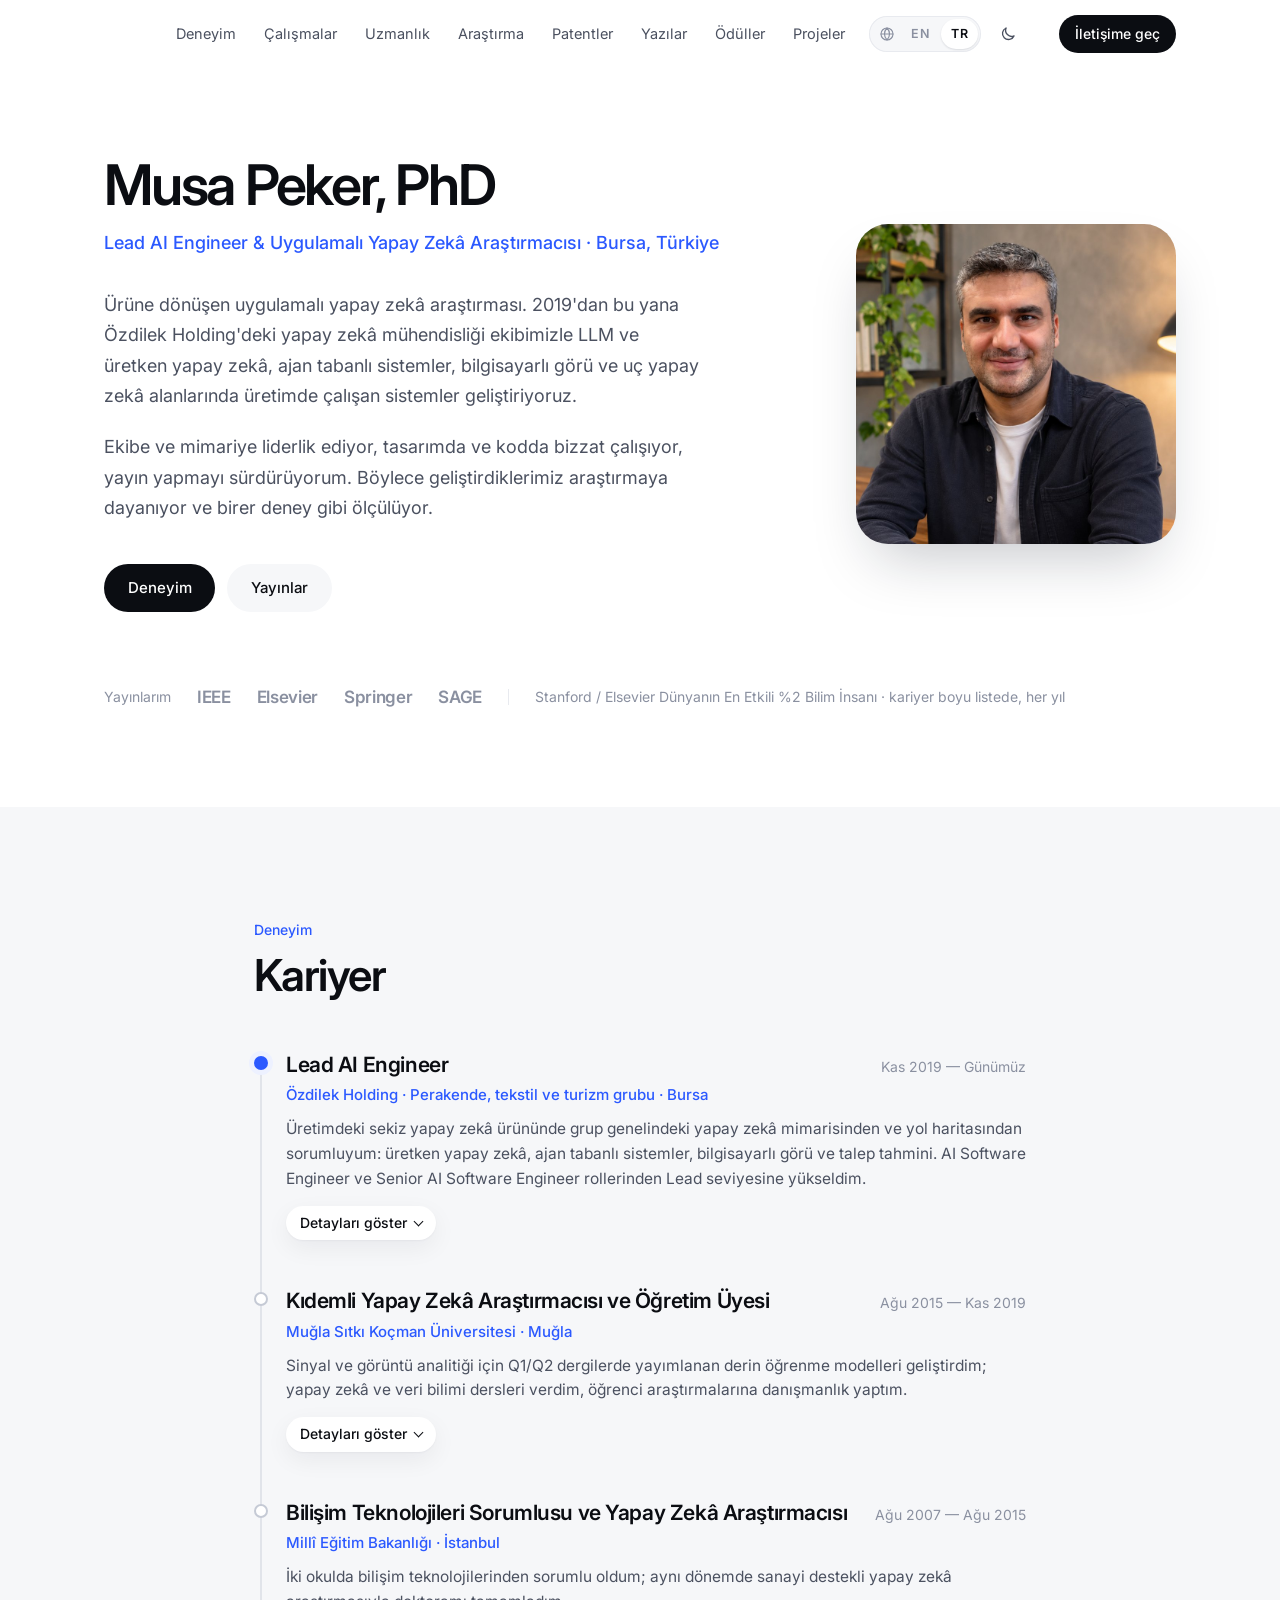
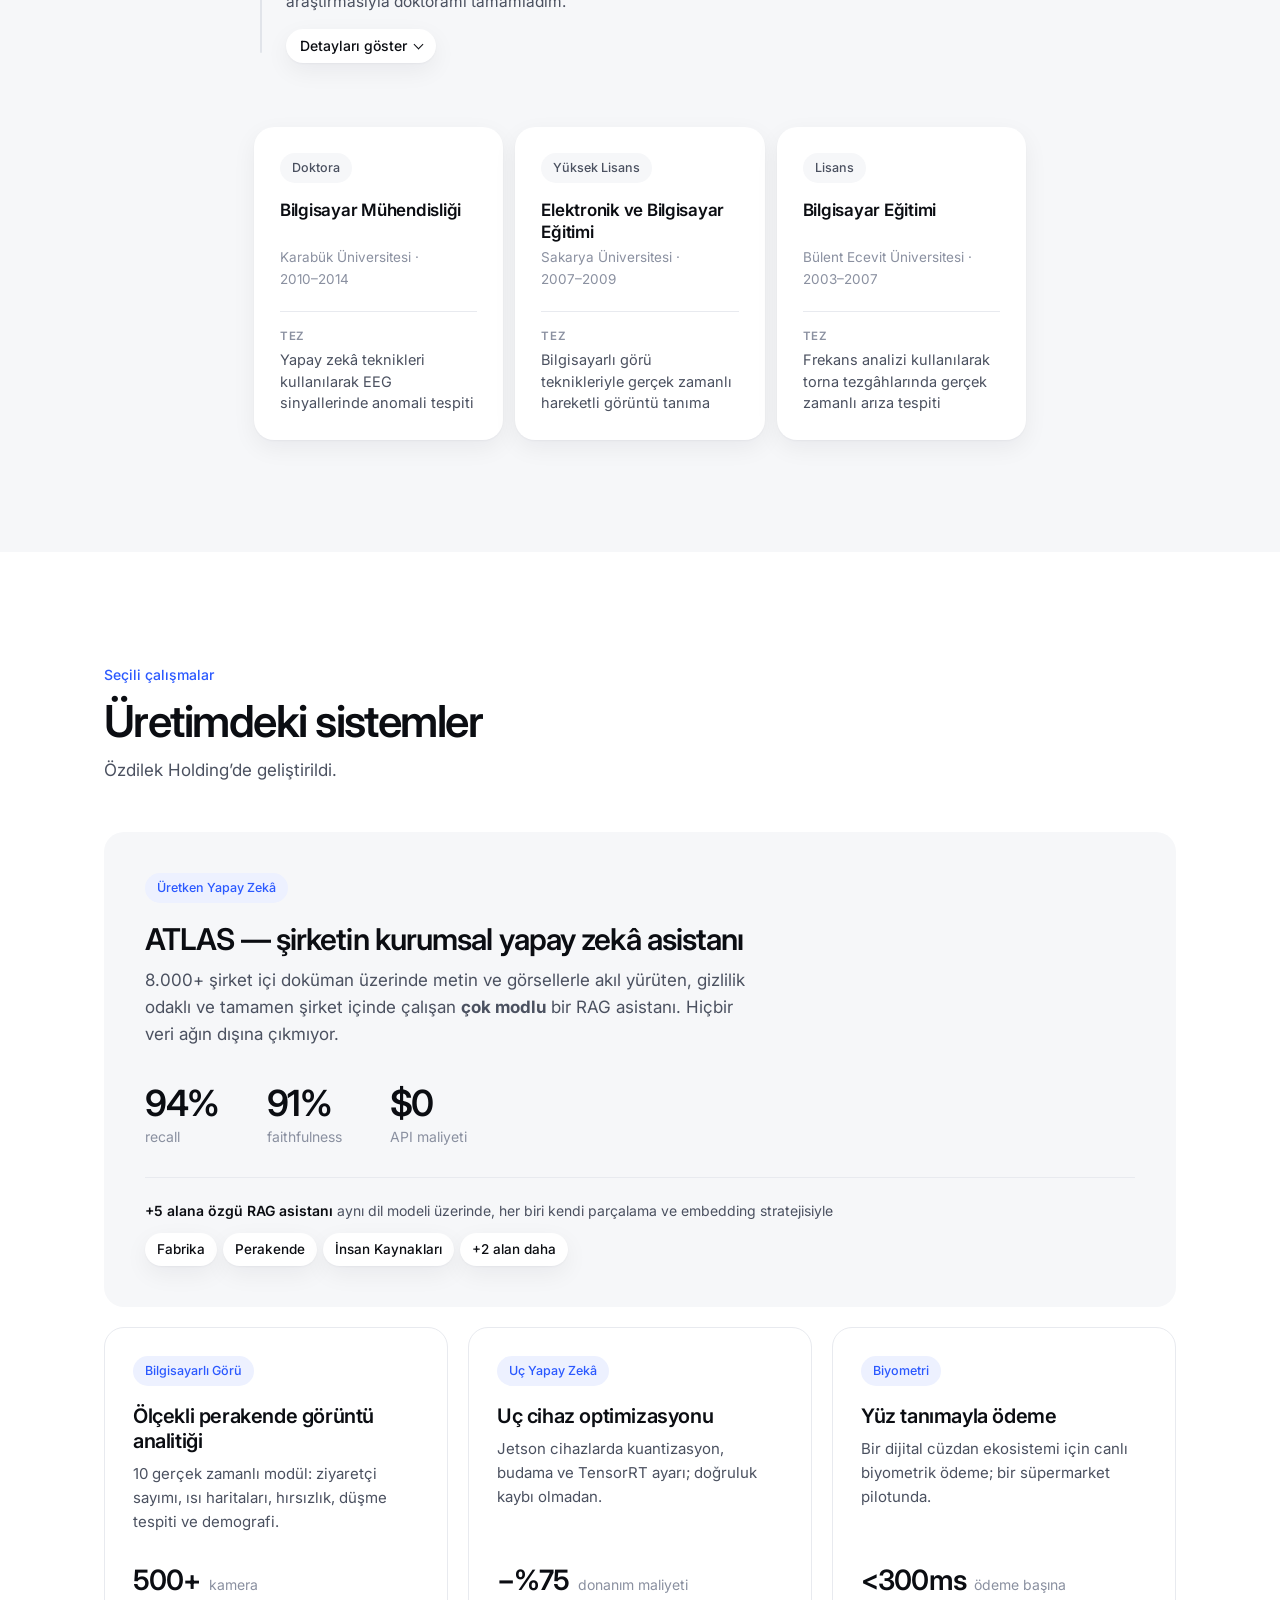
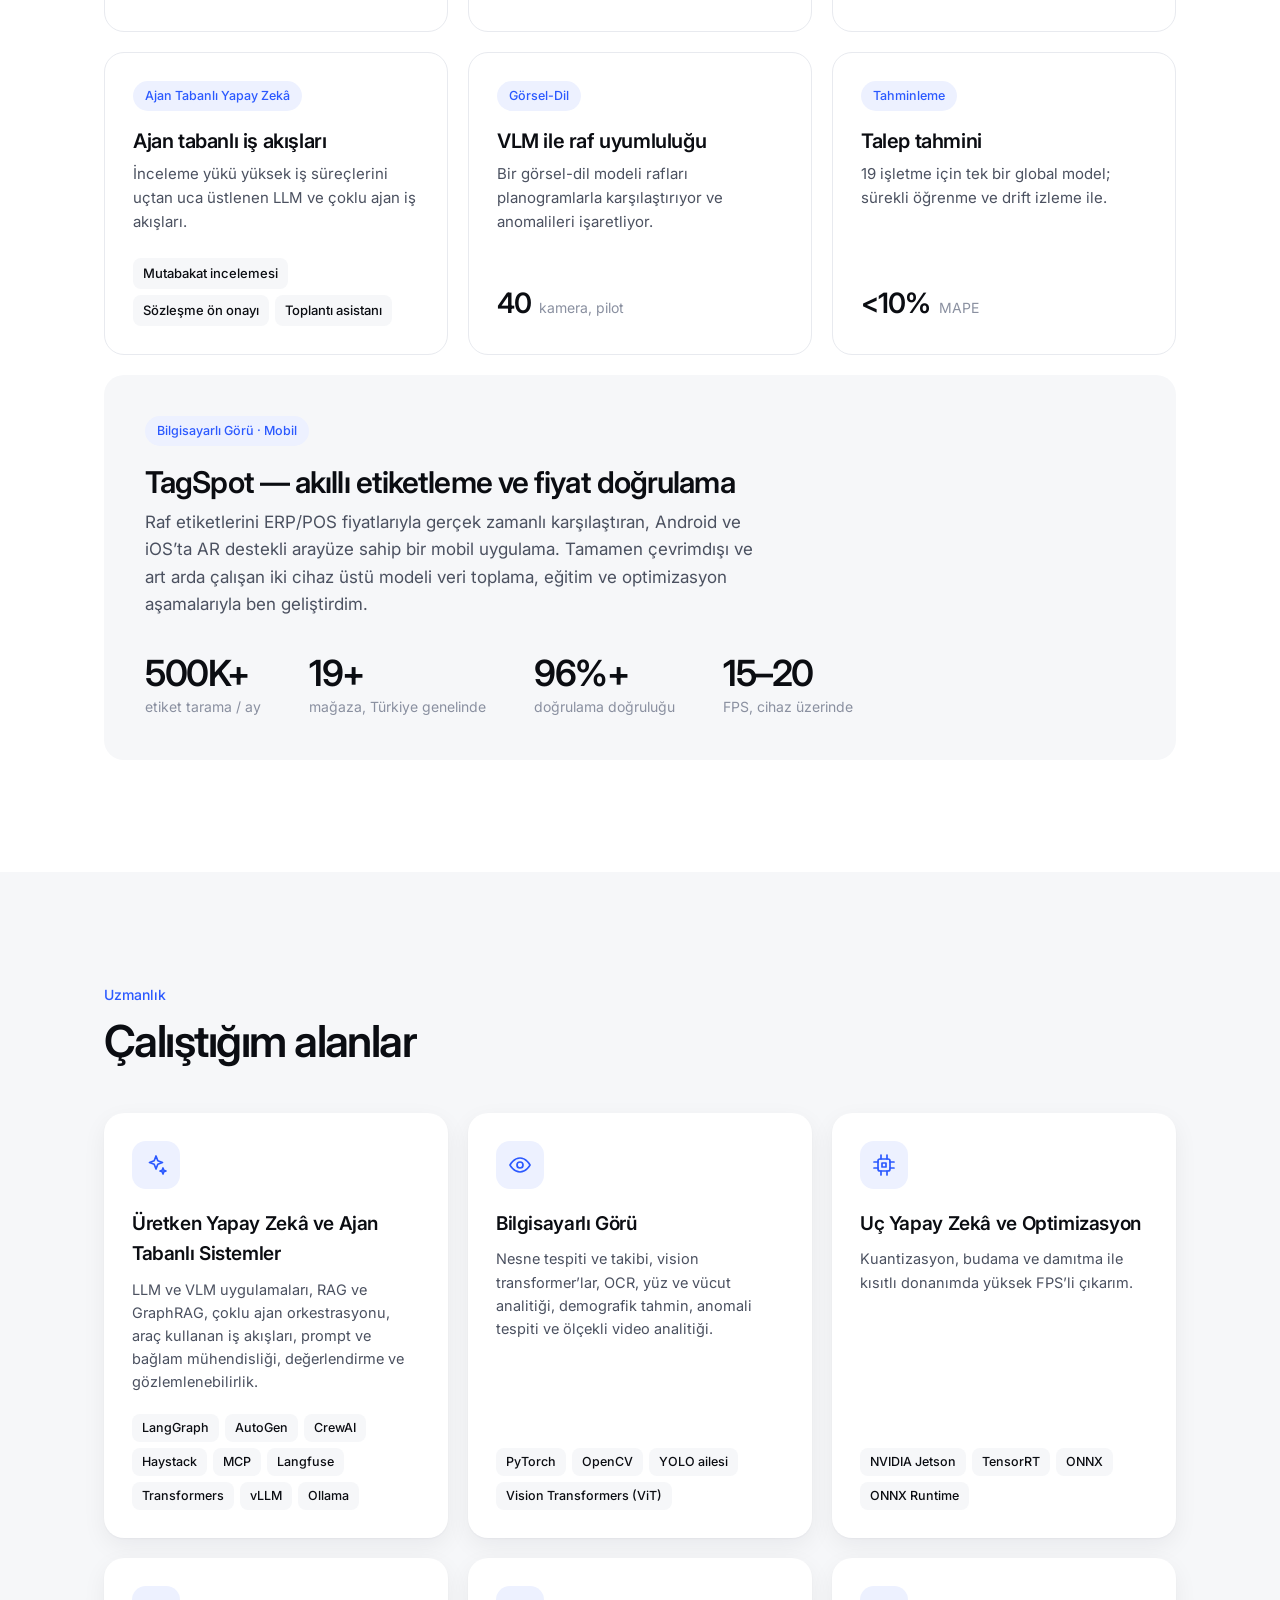
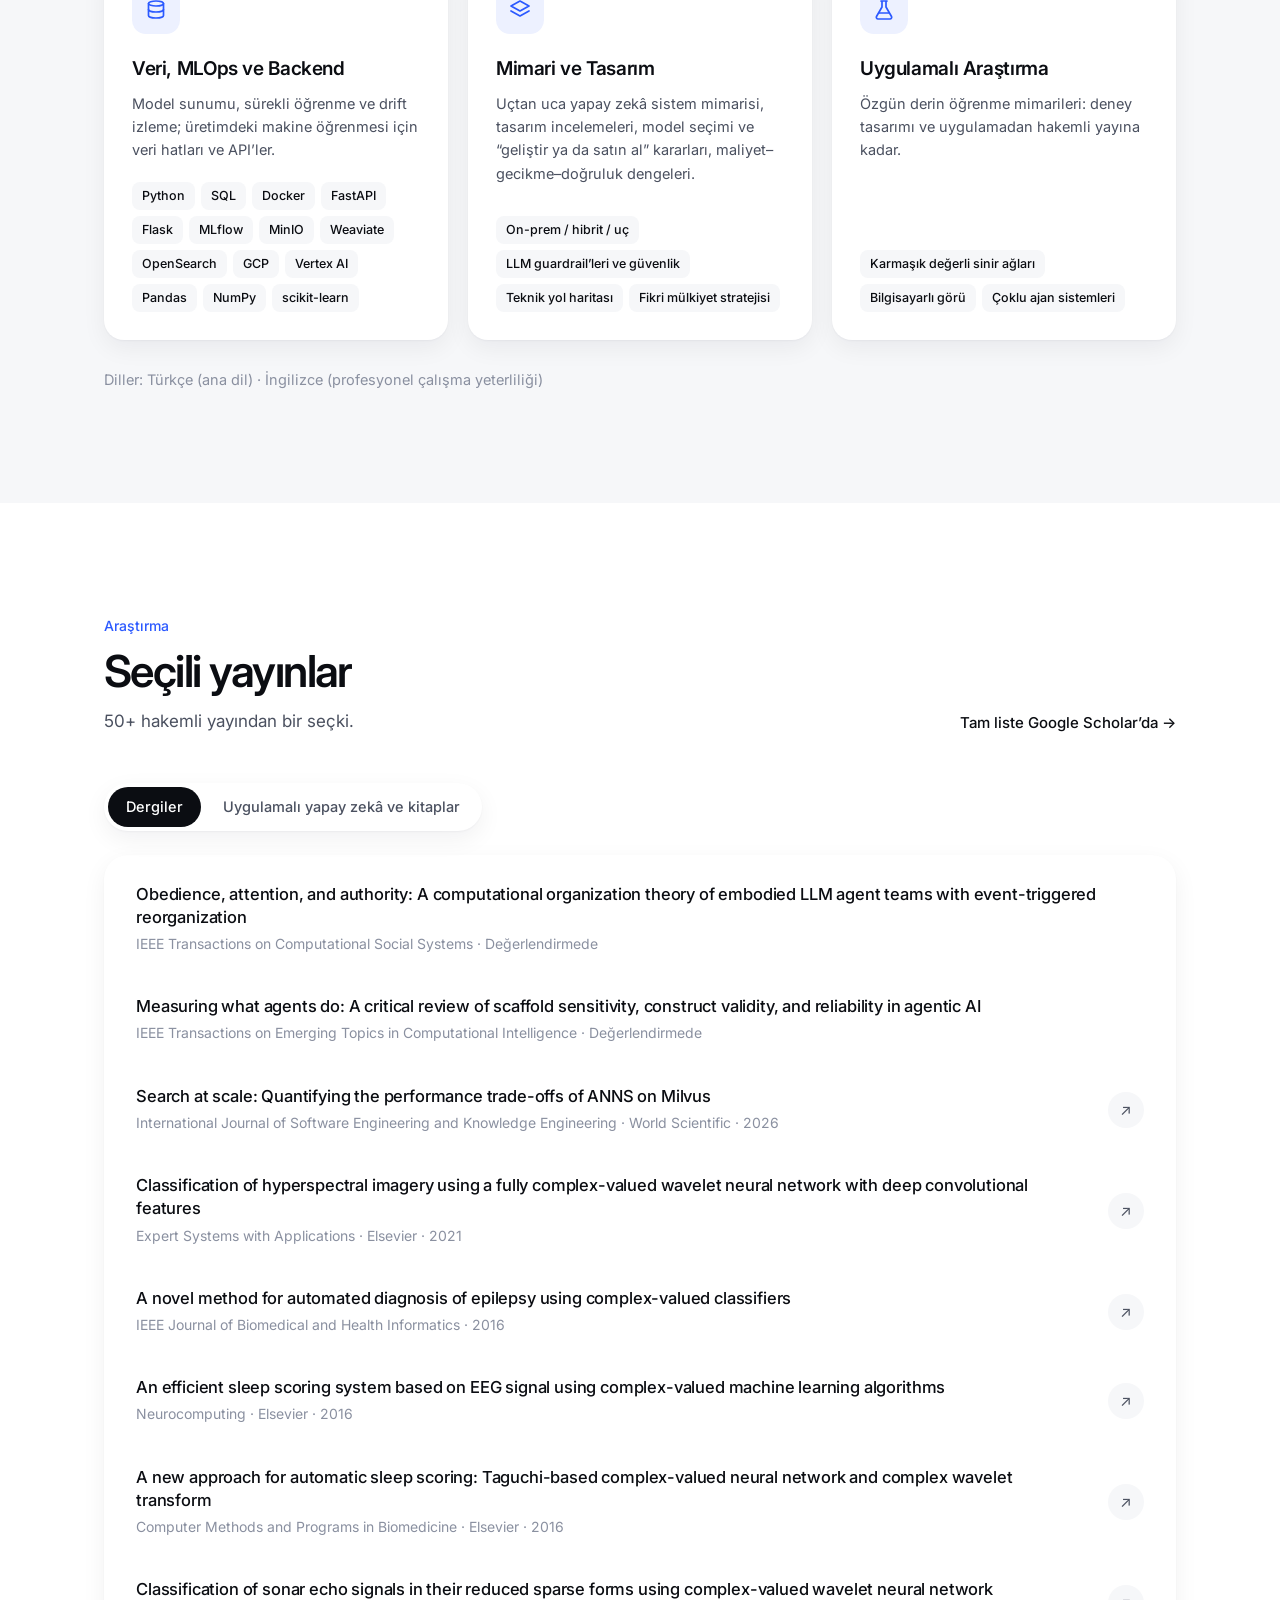
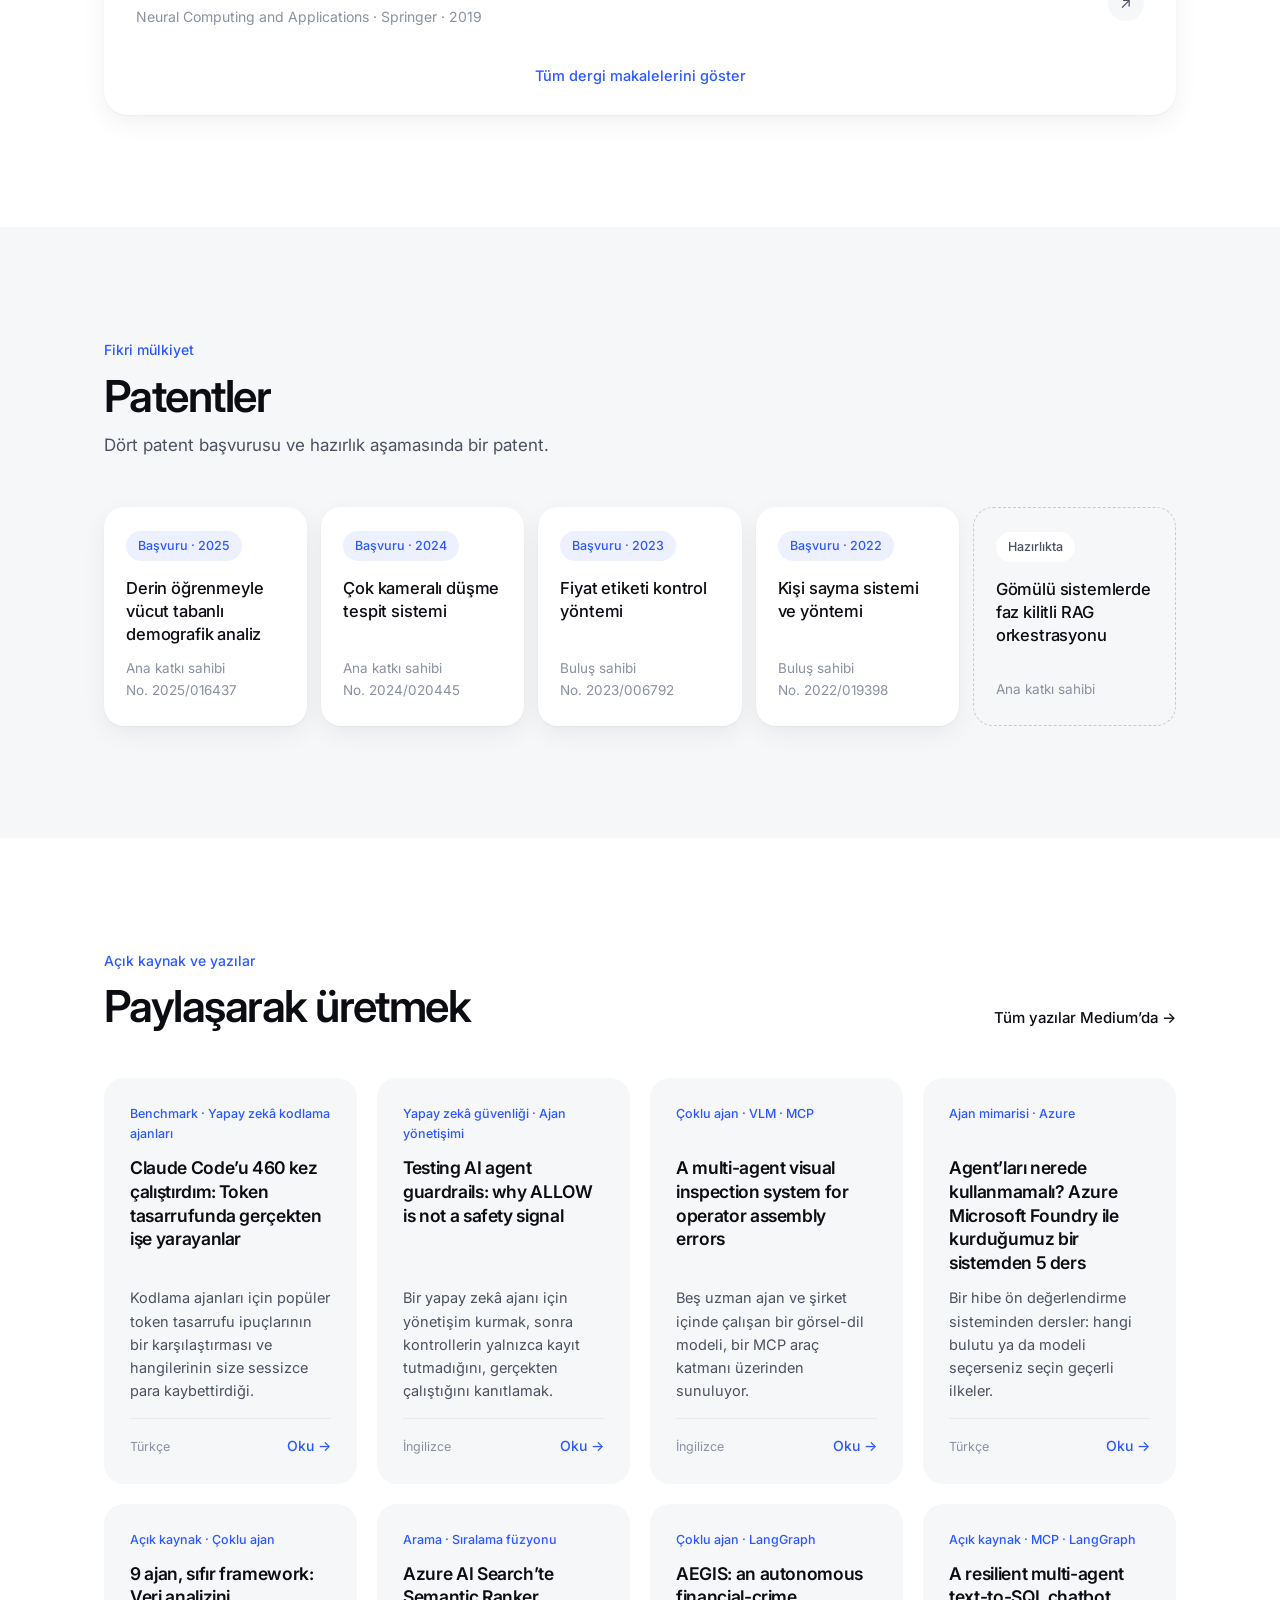
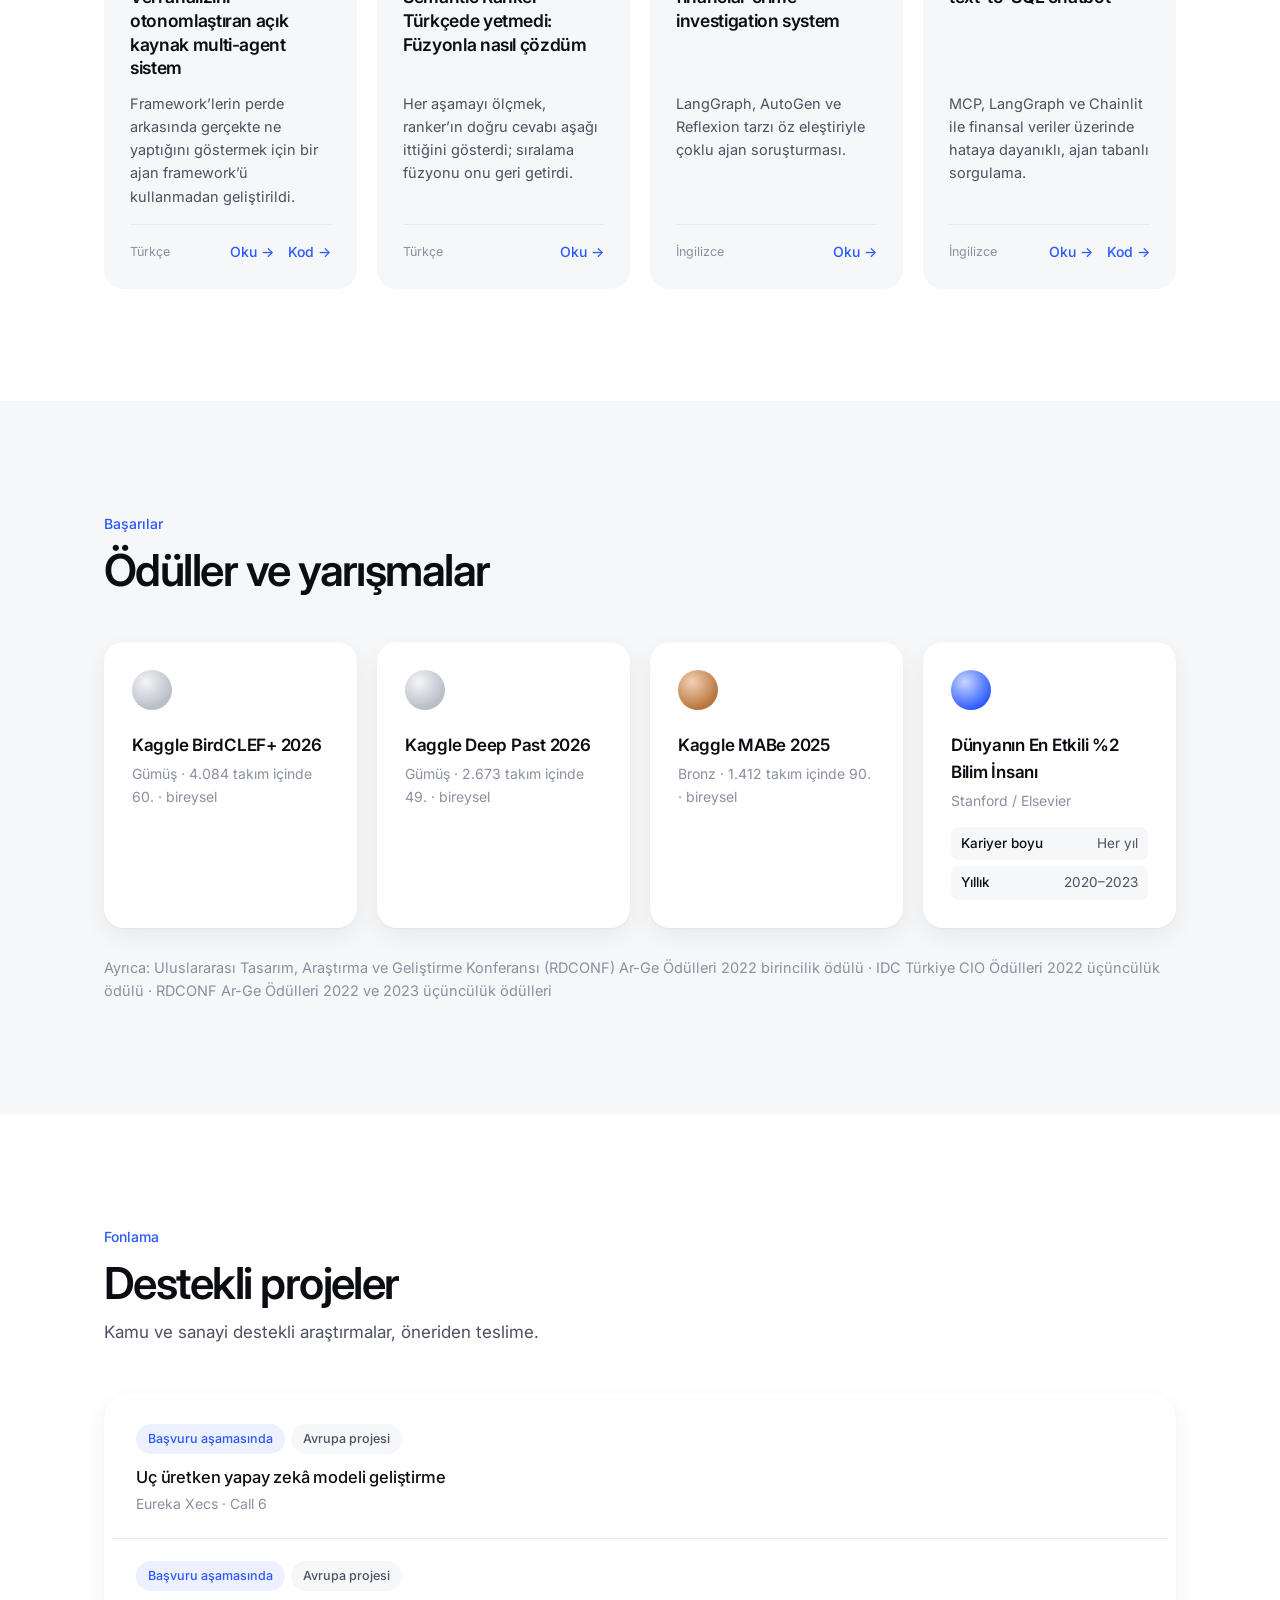
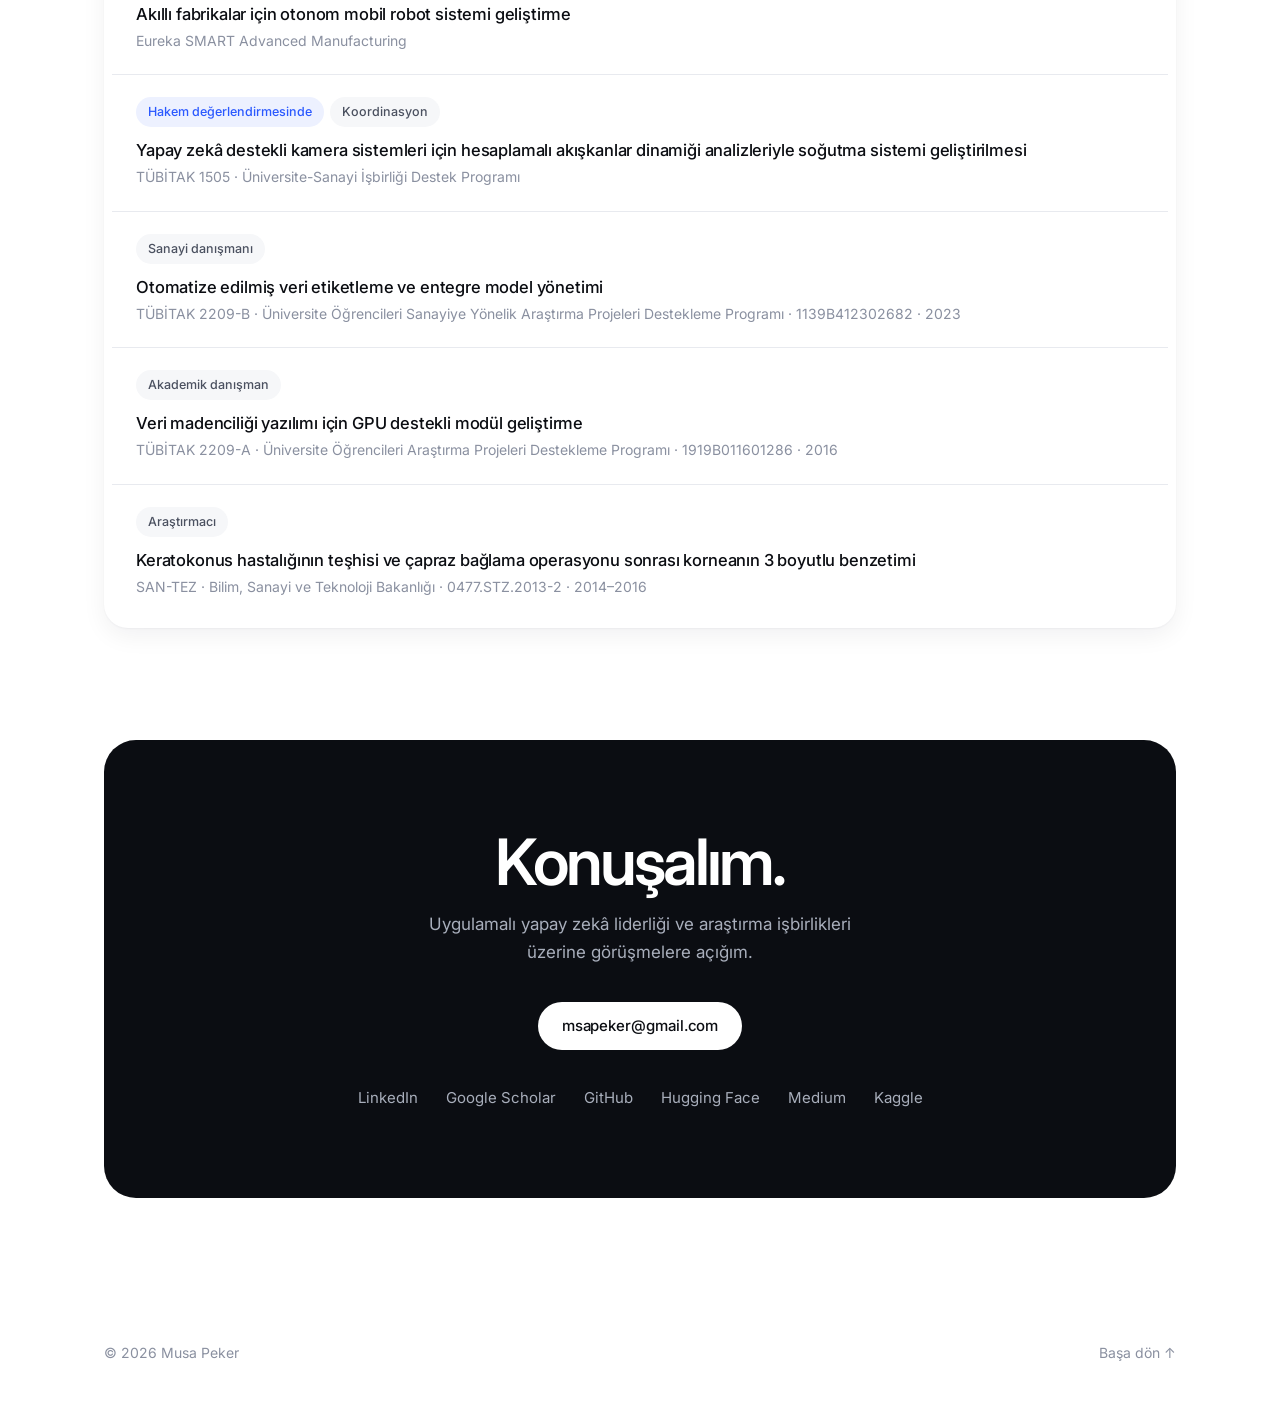
==== commit 4afa2faf: "Make language switch a segmented control" ====
--- a/tr/index.html
+++ b/tr/index.html
@@ -24,7 +24,7 @@
     document.documentElement.setAttribute('data-theme', t);
   })();
 </script>
-<link rel="stylesheet" href="../assets/css/style.css?v=20261115e">
+<link rel="stylesheet" href="../assets/css/style.css?v=20261115f">
 <script type="application/ld+json">
 {
   "@context": "https://schema.org",
@@ -62,7 +62,10 @@
       <a href="#projects">Projeler</a>
     </nav>
     <div class="nav__tools">
-      <a class="nav__tool lang-switch" href="../" hreflang="en" lang="en" title="English">EN</a>
+      <div class="lang-switch" role="group" aria-label="Dil">
+        <svg viewBox="0 0 24 24" aria-hidden="true"><circle cx="12" cy="12" r="9"/><path d="M3 12h18M12 3c2.5 2.7 3.8 5.7 3.8 9s-1.3 6.3-3.8 9c-2.5-2.7-3.8-5.7-3.8-9S9.5 5.7 12 3z"/></svg>
+        <a class="lang-opt" href="../" hreflang="en" lang="en" title="English">EN</a><span class="lang-opt is-current" aria-current="true">TR</span>
+      </div>
       <button class="nav__tool theme-toggle" type="button" aria-label="Koyu veya açık temaya geç" title="Temayı değiştir">
         <svg class="i-moon" viewBox="0 0 24 24" aria-hidden="true"><path d="M20 14.5A8 8 0 0 1 9.5 4a8 8 0 1 0 10.5 10.5z"/></svg>
         <svg class="i-sun" viewBox="0 0 24 24" aria-hidden="true"><circle cx="12" cy="12" r="4"/><path d="M12 2v2M12 20v2M4.9 4.9l1.4 1.4M17.7 17.7l1.4 1.4M2 12h2M20 12h2M4.9 19.1l1.4-1.4M17.7 6.3l1.4-1.4"/></svg>
@@ -568,7 +571,7 @@
   </div>
 </footer>
 
-<script src="../assets/js/main.js?v=20261115e" defer></script>
+<script src="../assets/js/main.js?v=20261115f" defer></script>
 <script data-goatcounter="https://mpeker.goatcounter.com/count" async src="https://gc.zgo.at/count.js"></script>
 </body>
 </html>
--- a/assets/css/style.css
+++ b/assets/css/style.css
@@ -449,7 +449,7 @@
 @media (max-width: 700px) { .project { padding: 18px 16px; } }
 
 /* Language and theme controls */
-.nav__tools { display: flex; align-items: center; gap: 4px; margin-left: -16px; }
+.nav__tools { display: flex; align-items: center; gap: 8px; margin-left: -8px; }
 .nav__tool {
   display: grid; place-items: center; width: 38px; height: 38px; padding: 0;
   border: 0; border-radius: 999px; background: transparent; cursor: pointer;
@@ -461,3 +461,16 @@
 .theme-toggle .i-sun, :root[data-theme="dark"] .theme-toggle .i-moon { display: none; }
 :root[data-theme="dark"] .theme-toggle .i-sun { display: block; }
 @media (max-width: 960px) { .nav__tools { margin-left: 0; gap: 2px; } }
+
+.lang-switch {
+  display: inline-flex; align-items: center; gap: 2px; height: 36px; padding: 3px 3px 3px 10px;
+  border-radius: 999px; background: var(--soft); box-shadow: inset 0 0 0 1px var(--line);
+}
+.lang-switch svg { width: 16px; height: 16px; margin-right: 4px; fill: none; stroke: var(--ink-3); stroke-width: 1.7; stroke-linecap: round; stroke-linejoin: round; }
+.lang-opt {
+  display: grid; place-items: center; height: 30px; padding: 0 10px; border-radius: 999px;
+  font-size: 12.5px; font-weight: 600; letter-spacing: .03em; color: var(--ink-3); transition: color .2s, background .2s;
+}
+a.lang-opt:hover { color: var(--ink); }
+.lang-opt.is-current { background: var(--card); color: var(--ink); box-shadow: 0 1px 2px rgba(16, 24, 40, .12); }
+@media (max-width: 420px) { .lang-switch svg { display: none; } .lang-switch { padding-left: 3px; } }
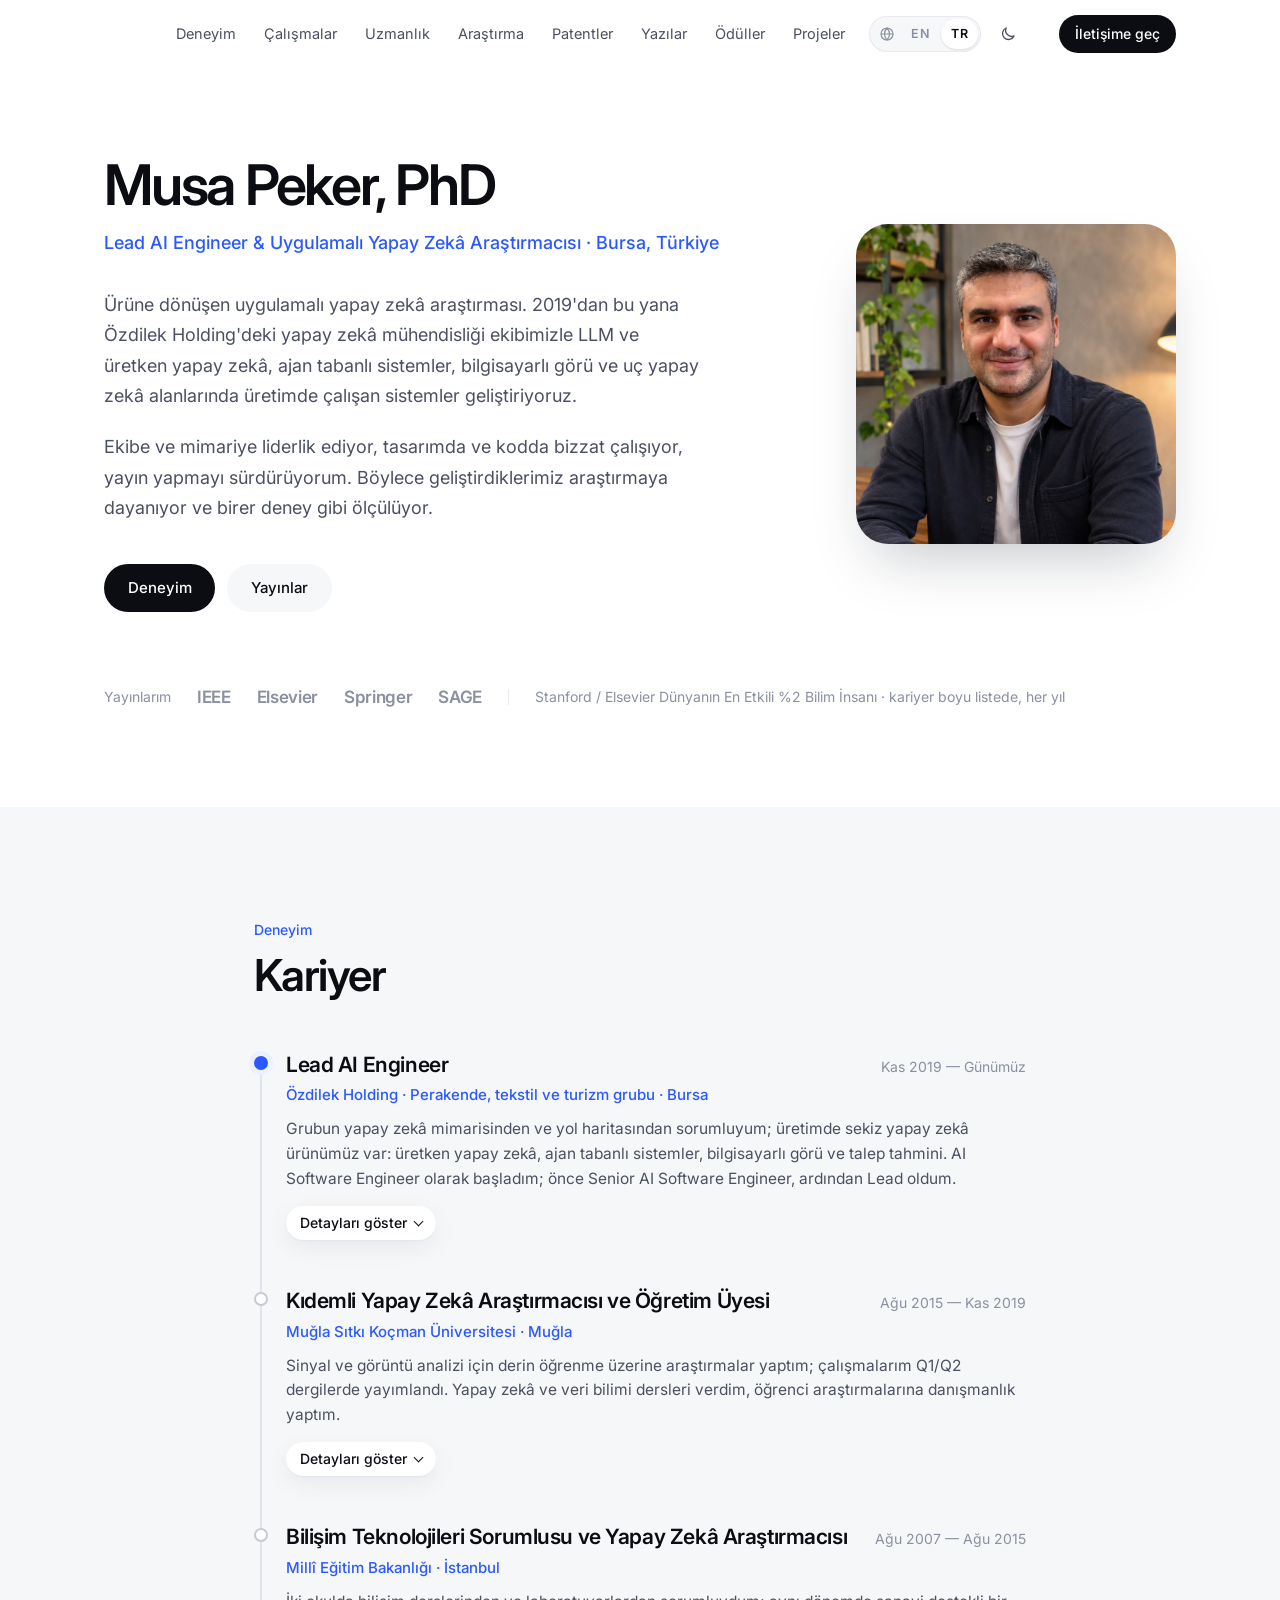
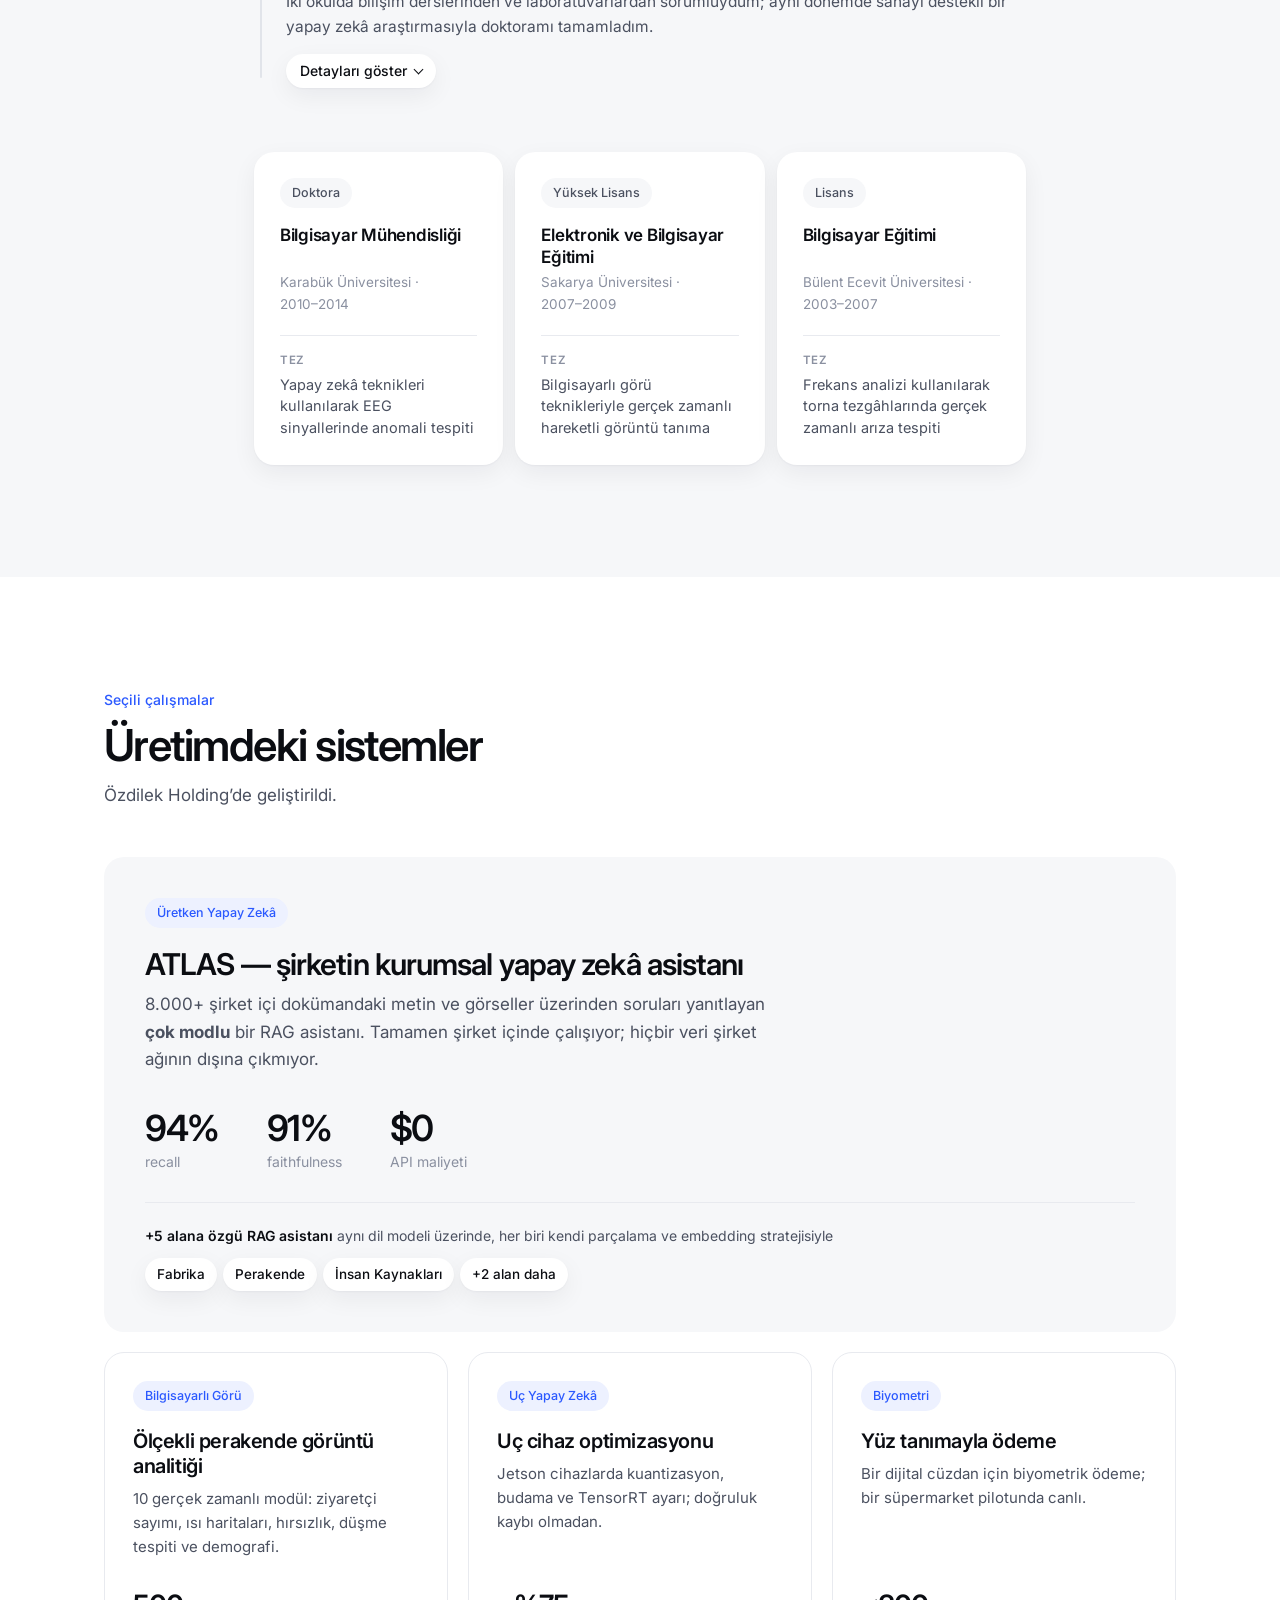
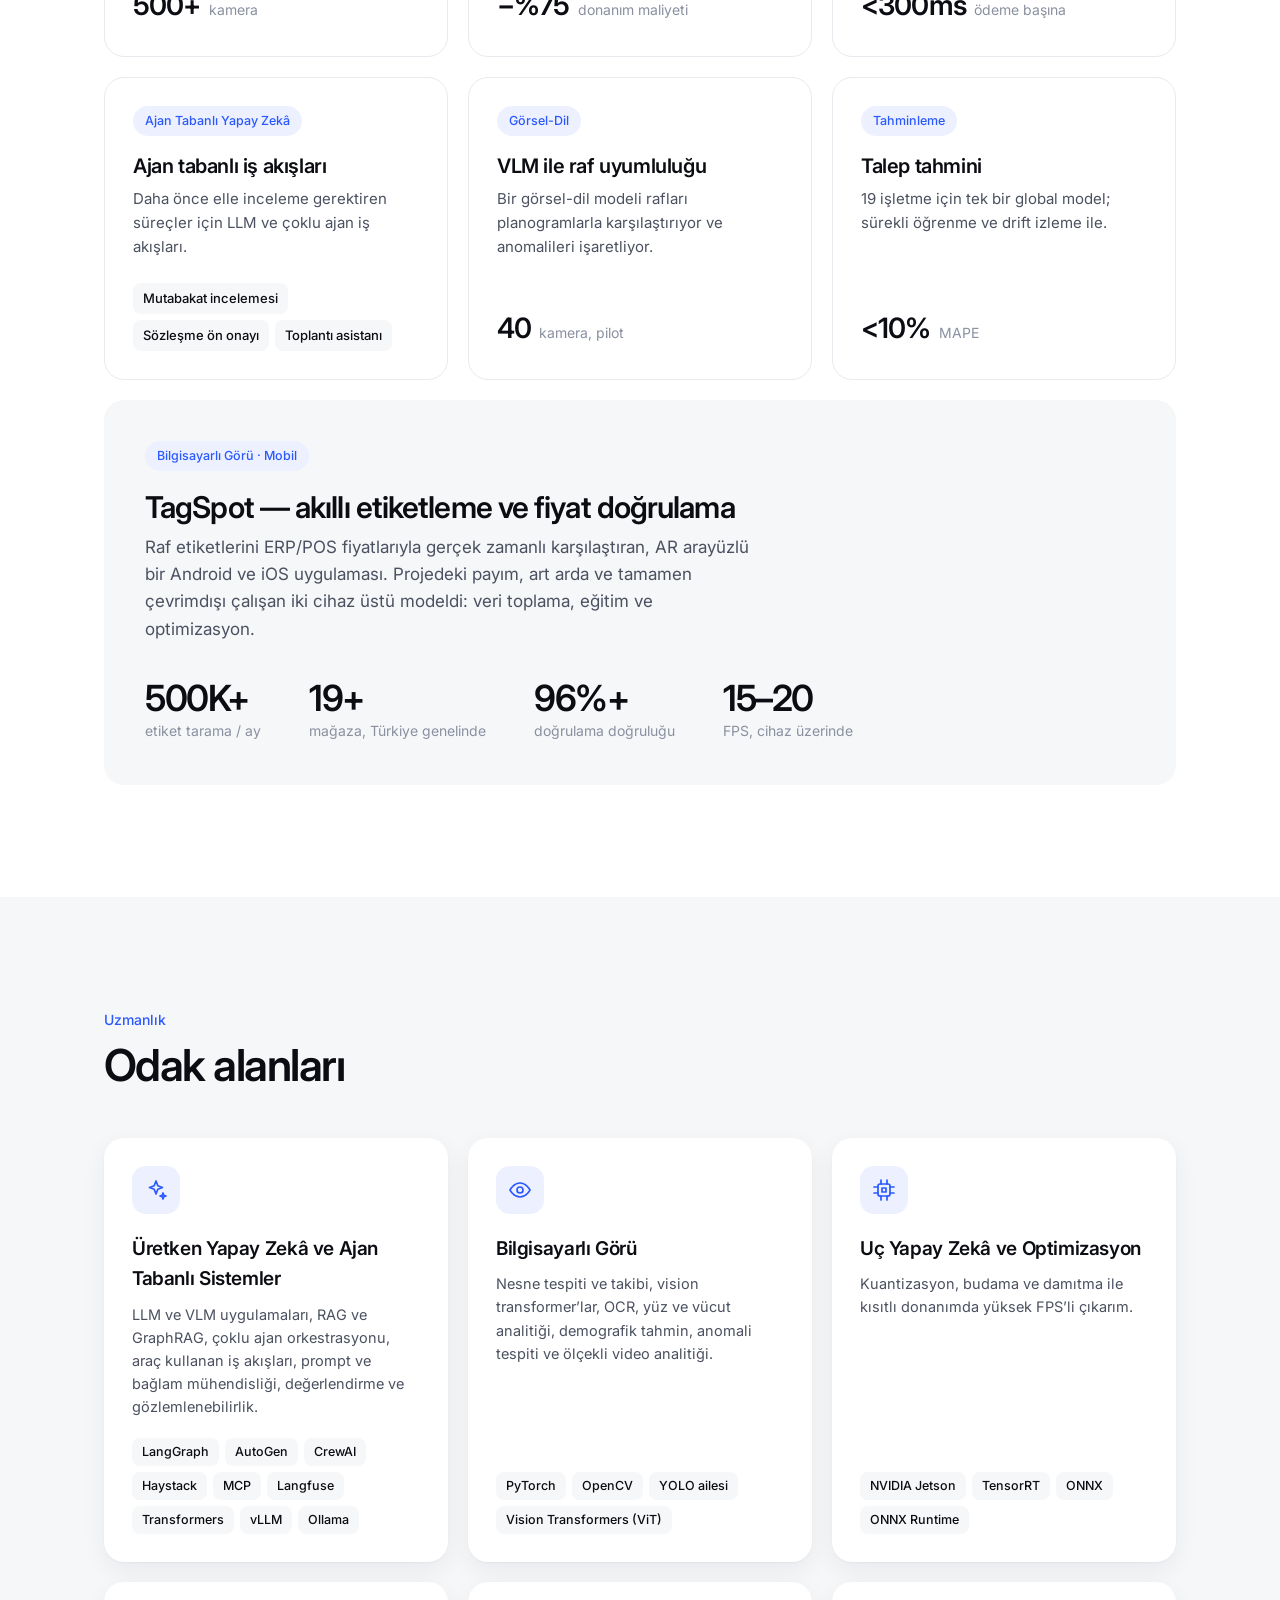
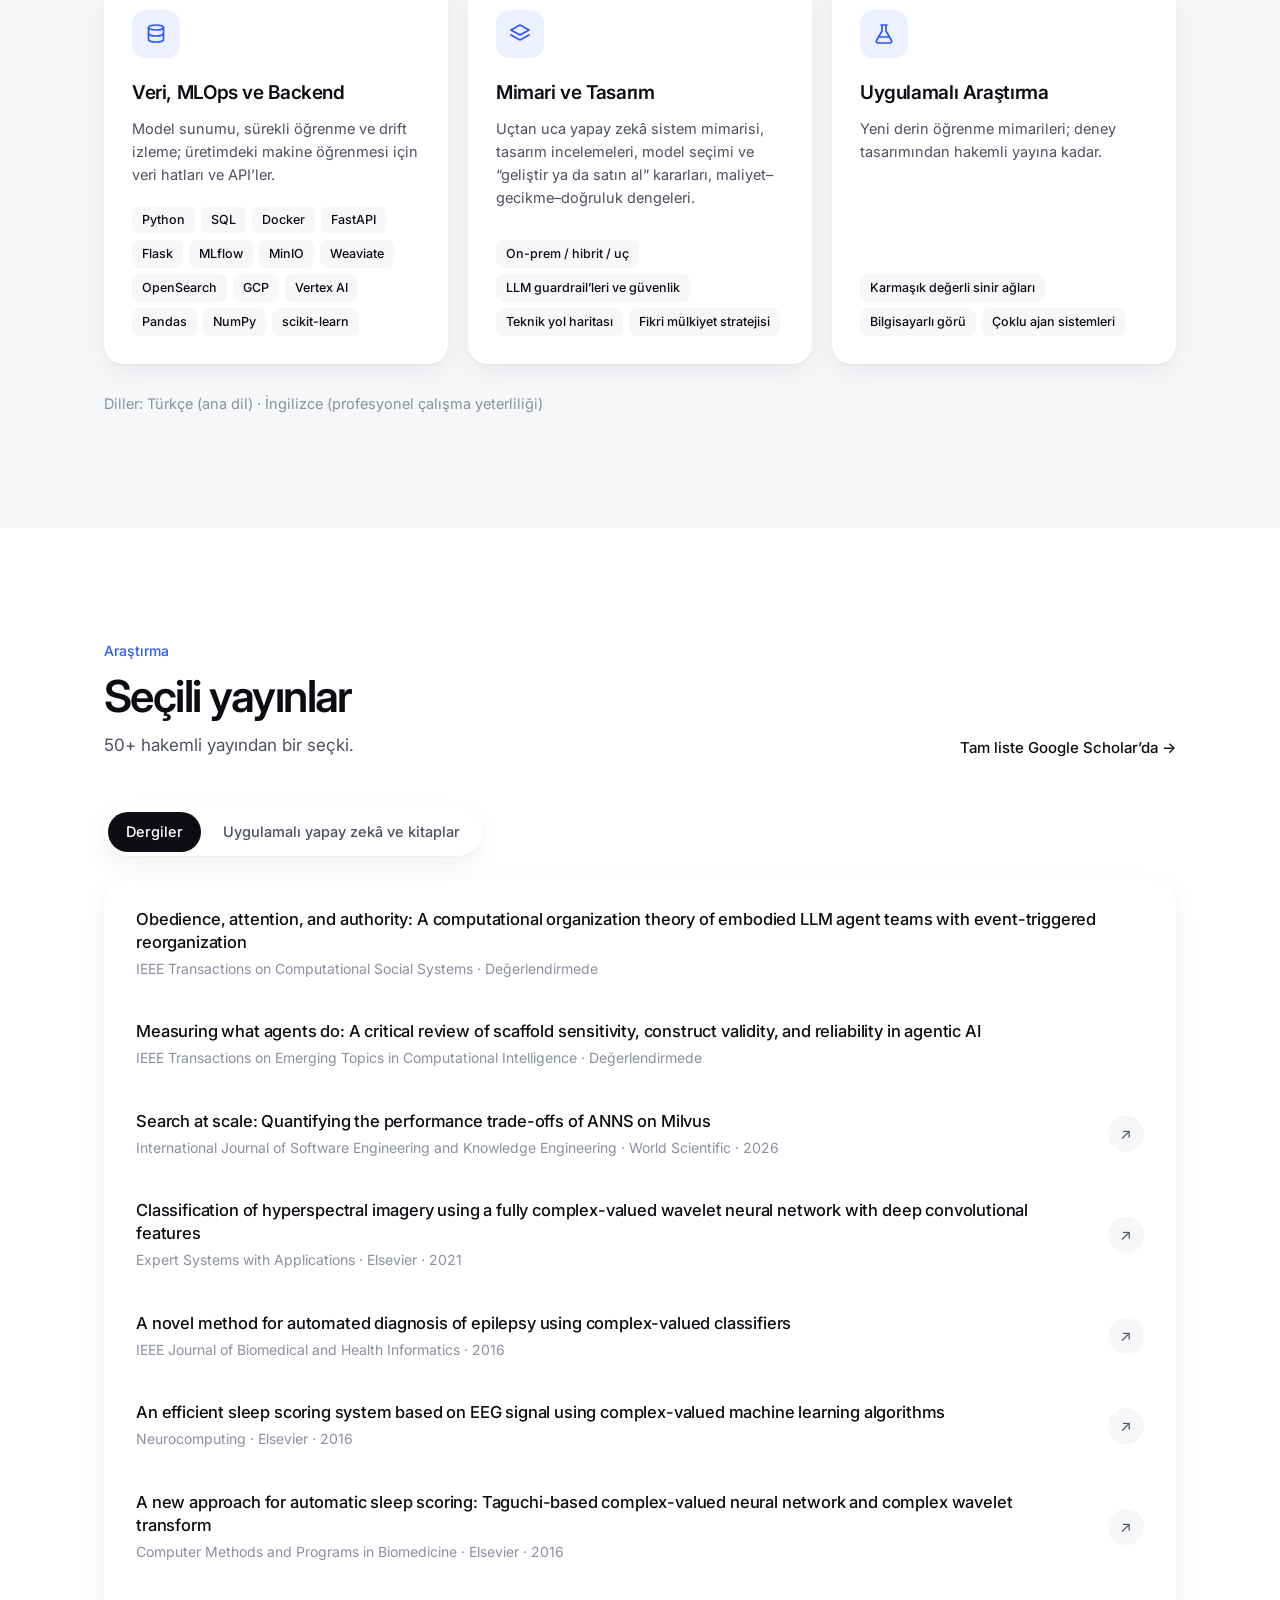
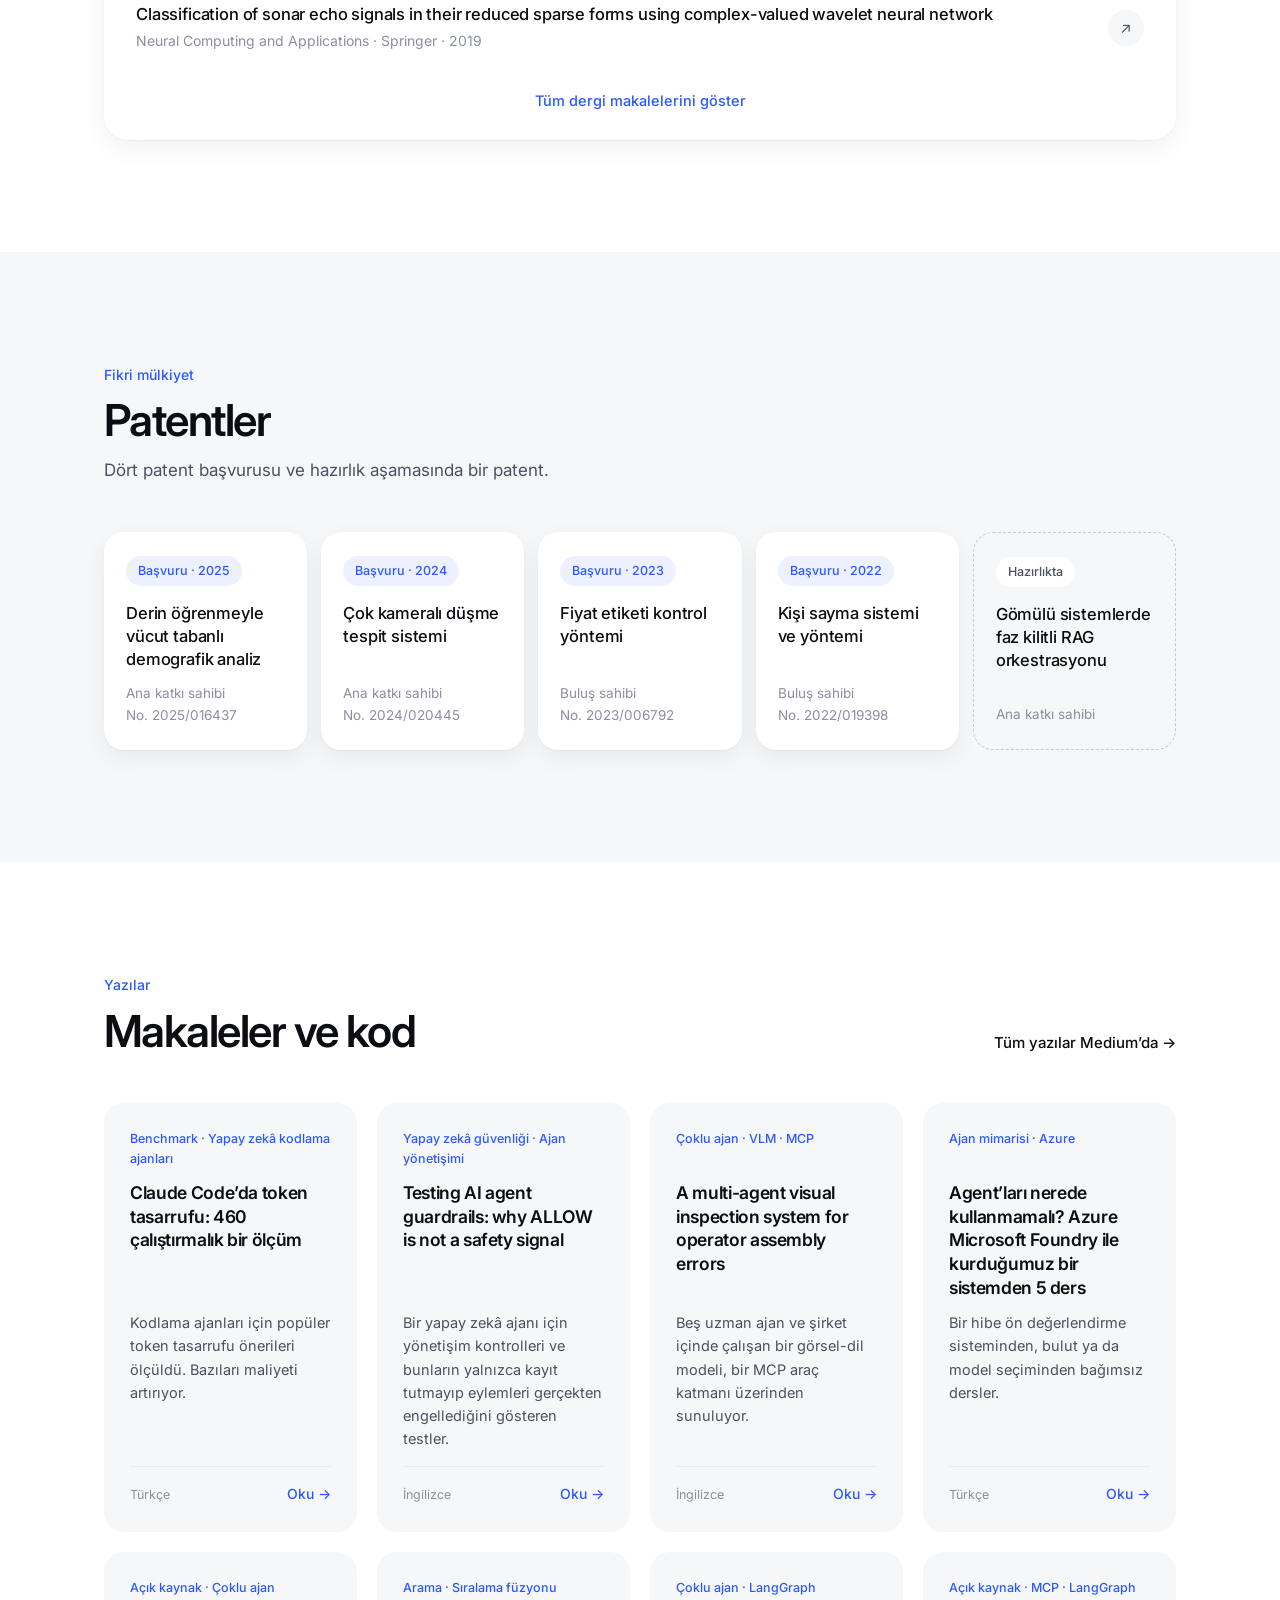
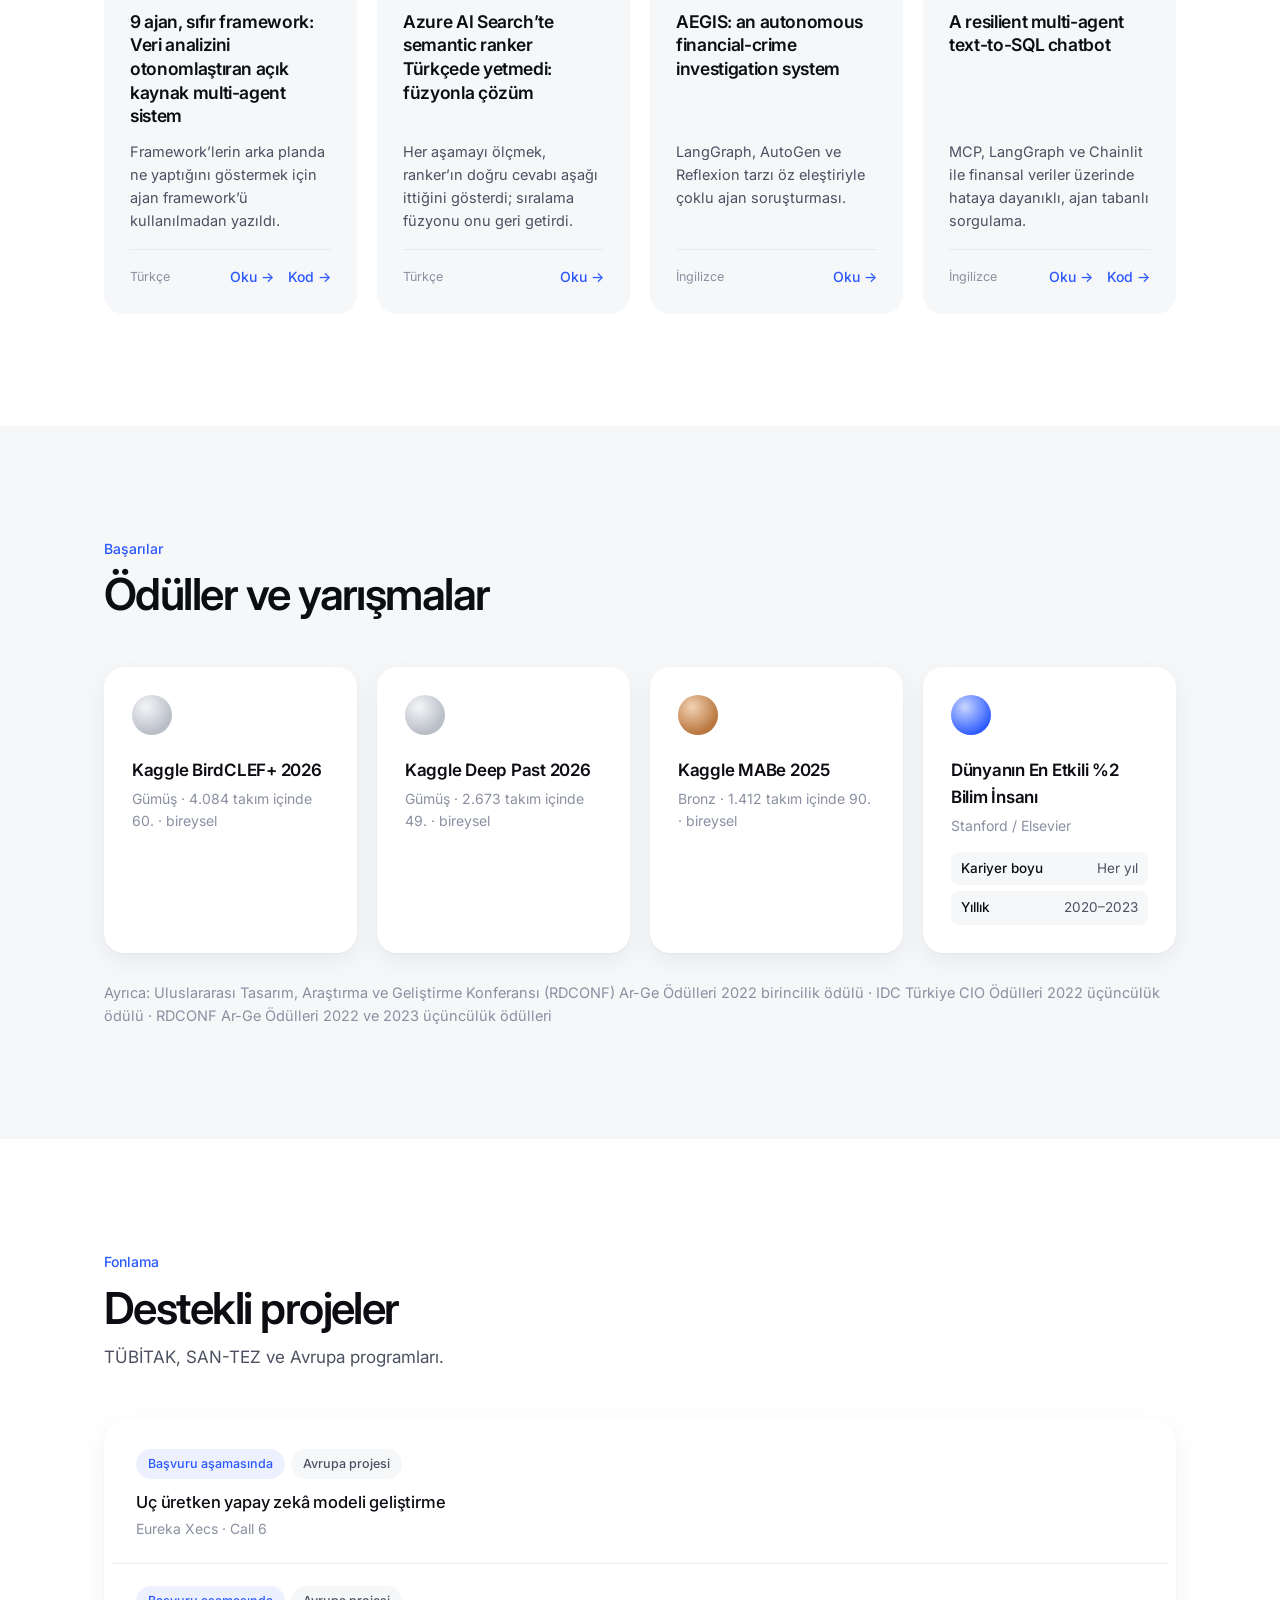
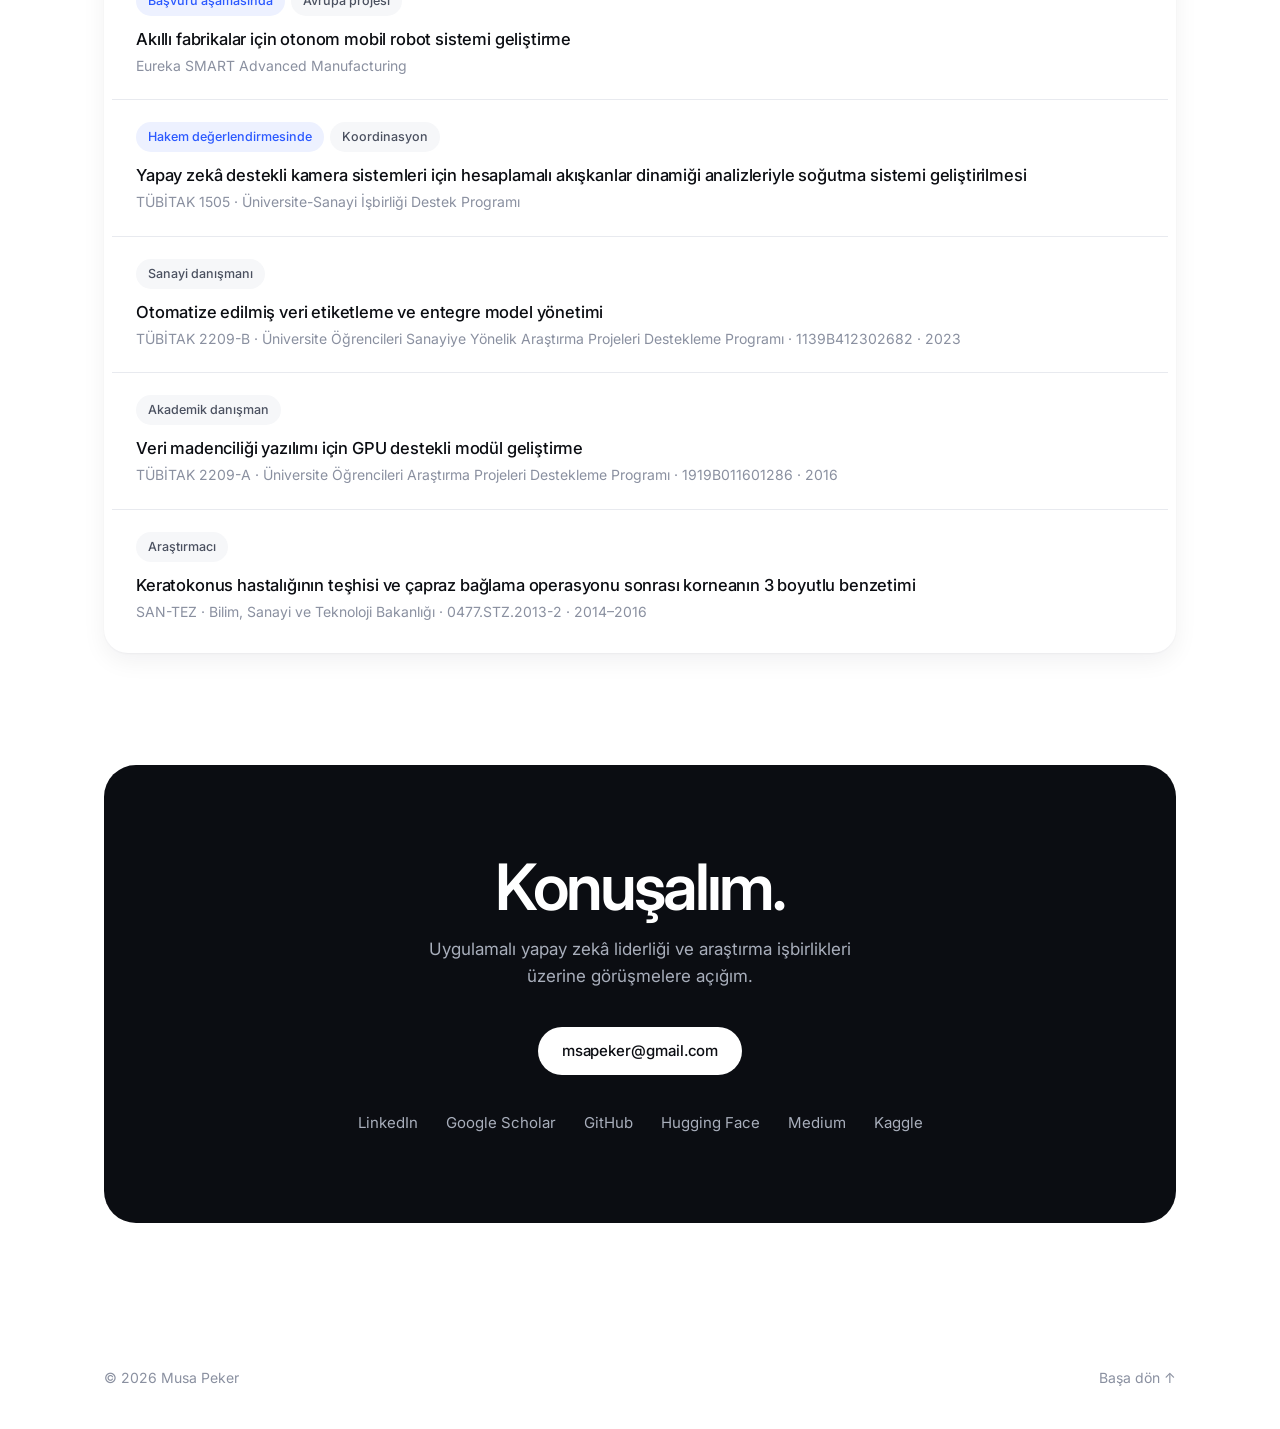
==== commit a9816050: "Rewrite site copy in a plainer voice" ====
--- a/tr/index.html
+++ b/tr/index.html
@@ -24,7 +24,7 @@
     document.documentElement.setAttribute('data-theme', t);
   })();
 </script>
-<link rel="stylesheet" href="../assets/css/style.css?v=20261115f">
+<link rel="stylesheet" href="../assets/css/style.css?v=20261116a">
 <script type="application/ld+json">
 {
   "@context": "https://schema.org",
@@ -125,46 +125,46 @@
         <li>
           <div class="tl__top"><h3>Lead AI Engineer</h3><span>Kas 2019 — Günümüz</span></div>
           <p class="tl__org">Özdilek Holding · Perakende, tekstil ve turizm grubu · Bursa</p>
-          <p>Üretimdeki sekiz yapay zekâ ürününde grup genelindeki yapay zekâ mimarisinden ve yol haritasından sorumluyum: üretken yapay zekâ, ajan tabanlı sistemler, bilgisayarlı görü ve talep tahmini. AI Software Engineer ve Senior AI Software Engineer rollerinden Lead seviyesine yükseldim.</p>
+          <p>Grubun yapay zekâ mimarisinden ve yol haritasından sorumluyum; üretimde sekiz yapay zekâ ürünümüz var: üretken yapay zekâ, ajan tabanlı sistemler, bilgisayarlı görü ve talep tahmini. AI Software Engineer olarak başladım; önce Senior AI Software Engineer, ardından Lead oldum.</p>
           <details class="tl__more">
             <summary><span class="when-closed">Detayları göster</span><span class="when-open">Detayları gizle</span></summary>
             <ul>
-              <li><b>Mimari sorumluluk.</b> Eş zamanlı çalışan 8 yapay zekâ ürününün grup genelindeki mimarisini ve teknik yol haritasını yönetiyorum: problem tanımı, sistem tasarımı ve model seçiminden canlıya geçişe, değerlendirmeye ve maliyet yönetimine kadar.</li>
-              <li><b>Kurumsal üretken yapay zekâ ve gizlilik odaklı RAG.</b> Şirketin kurumsal yapay zekâ asistanı ATLAS’ı tasarlayıp devreye aldım: 8.000+ doküman üzerinde metin ve görsellerle çok adımlı akıl yürütebilen, dış ağdan yalıtılmış (air-gapped) çok modlu bir RAG hattı. Sürekli bir RAGAS döngüsüyle iyileştirilen, yeniden sıralamalı hibrit arama %94 recall ve %91 faithfulness sağlıyor; tüm veriler şirket içinde, API maliyeti sıfır.</li>
-              <li><b>Alana özgü RAG sistemleri.</b> ATLAS’ı fabrika operasyonları, perakende, insan kaynakları ve diğer alanlar için 5 alana özgü RAG asistanıyla genişlettim. Hepsi aynı dil modelini kullanıyor; parçalama (chunking) ve embedding stratejileri her alana göre uyarlanıyor.</li>
-              <li><b>Ajan tabanlı ve üretken yapay zekâ ile iş akışı otomasyonu.</b> Kritik iş süreçleri için LLM ve ajan tabanlı iş akışları tasarladım: otomatik mutabakat incelemesi, sözleşme ön onayı ve role özel özetleme, sohbet tabanlı arama ve bilgi erişimi sunan RAG tabanlı bir toplantı asistanı.</li>
-              <li><b>Ölçekli gerçek zamanlı bilgisayarlı görü.</b> 50+ dağıtık uç cihazda çalışan 10 bilgisayarlı görü modülünü tasarlayıp devreye aldım. Modüller 500+ mağaza kamerasının canlı görüntüsünü işliyor: kişi sayma, yoğunluk, ısı haritası ve rota analizi, hırsızlık, düşme ve yasak bölge tespiti, yüz ve vücut tabanlı yaş/cinsiyet tahmini.</li>
-              <li><b>Uç yapay zekâ ve maliyet optimizasyonu.</b> Model optimizasyonuyla (kuantizasyon, budama, çalışma zamanı ayarı) donanım maliyetini %75 düşürdüm; kısıtlı uç cihazlarda doğruluk kaybı olmadan yüksek FPS’li çıkarım sağladım.</li>
-              <li><b>Finansal teknoloji ve biyometri.</b> Bir dijital cüzdan ekosistemi için yüz tanımayla ödeme sistemi geliştirdim; bir süpermarket pilotunda canlı olarak çalışıyor ve işlemleri &lt;300 ms gecikmeyle gerçek zamanlı işliyor.</li>
-              <li><b>VLM tabanlı perakende görsel uyumluluk.</b> 40 kameranın canlı görüntüsünü referans planogramlarla karşılaştırarak raf düzeni uyumluluğunu puanlayan ve anomalileri otomatik işaretleyen bir görsel-dil modeli sistemi geliştirdim; bir süpermarket pilotunda canlı, başka mağazalara yaygınlaştırılması planlanıyor.</li>
-              <li><b>Talep tahmini ve sürekli öğrenme.</b> 19 işletmeye tek bir global modelle hizmet veren uçtan uca bir talep tahmini platformu geliştirdim; sürekli öğrenme ve drift izleme sayesinde üretimde ortalama MAPE %10’un altında kalıyor.</li>
-              <li><b>Araştırmadan üretime ve fikri mülkiyet.</b> Araştırmaları üretim mimarilerine dönüştürdüm: 4 patent başvurusu (ve hazırlık aşamasında 1 tane daha), hakemli yayınlar ve üniversite–sanayi Ar-Ge işbirlikleri; hepsi ürün stratejisi ve ticari hedeflerle uyumlu.</li>
+              <li>Paralel yürüyen sekiz yapay zekâ ürününün mimarisini ve teknik yol haritasını belirliyorum: problem tanımı, sistem tasarımı, model seçimi, devreye alma, değerlendirme ve işletme maliyeti.</li>
+              <li>Şirketin yapay zekâ asistanı ATLAS’ı tasarlayıp devreye aldım: 8.000+ dokümandaki metin ve görseller üzerinden çok adımlı soruları yanıtlayan, dış ağdan yalıtılmış, çok modlu bir RAG hattı. Sürekli bir RAGAS değerlendirme döngüsüyle ayarlanan, yeniden sıralamalı hibrit arama %94 recall ve %91 faithfulness değerine ulaşıyor. Tüm veri şirket içinde kalıyor, API maliyeti yok.</li>
+              <li>ATLAS’ın üzerine fabrika operasyonları, perakende, insan kaynakları ve diğer alanlar için beş alan asistanı ekledim. Hepsi aynı dil modelini kullanıyor; parçalama (chunking) ve embedding her alan için ayrı ayarlanıyor.</li>
+              <li>Mutabakat incelemesi ve sözleşme ön onayı için LLM ve ajan iş akışları; role özel özetler ve sohbet tabanlı arama sunan, RAG tabanlı bir toplantı asistanı geliştirdim.</li>
+              <li>500+ mağaza kamerasının canlı görüntüsünü işleyen 50+ uç cihaza 10 bilgisayarlı görü modülü kurdum: kişi sayma, yoğunluk, ısı haritası ve rota, hırsızlık, düşme, yasak bölge, yüz ve vücuttan yaş ve cinsiyet tahmini.</li>
+              <li>Kuantizasyon, budama ve çalışma zamanı ayarlarıyla donanım maliyetini %75 azalttım; küçük uç cihazlarda doğruluk ve kare hızı korundu.</li>
+              <li>Bir dijital cüzdan için yüz tanımayla ödeme sistemi geliştirdim; bir süpermarket pilotunda işlem başına 300 ms’nin altında çalışıyor.</li>
+              <li>40 kameranın canlı görüntüsünü referans planogramlarla karşılaştıran, raf uyumunu puanlayan ve anomalileri işaretleyen bir görsel-dil modeli sistemi geliştirdim. Bir süpermarket pilotunda çalışıyor; daha geniş kullanım planlanıyor.</li>
+              <li>19 işletme için tek global modelle çalışan bir talep tahmini platformu kurdum; sürekli öğrenme ve drift izleme sayesinde üretimde ortalama MAPE %10’un altında.</li>
+              <li>Bu çalışmalardan dört patent başvurusu (beşincisi hazırlıkta), hakemli makaleler ve üniversitelerle ortak Ar-Ge projeleri çıktı.</li>
             </ul>
           </details>
         </li>
         <li>
           <div class="tl__top"><h3>Kıdemli Yapay Zekâ Araştırmacısı ve Öğretim Üyesi</h3><span>Ağu 2015 — Kas 2019</span></div>
           <p class="tl__org">Muğla Sıtkı Koçman Üniversitesi · Muğla</p>
-          <p>Sinyal ve görüntü analitiği için Q1/Q2 dergilerde yayımlanan derin öğrenme modelleri geliştirdim; yapay zekâ ve veri bilimi dersleri verdim, öğrenci araştırmalarına danışmanlık yaptım.</p>
+          <p>Sinyal ve görüntü analizi için derin öğrenme üzerine araştırmalar yaptım; çalışmalarım Q1/Q2 dergilerde yayımlandı. Yapay zekâ ve veri bilimi dersleri verdim, öğrenci araştırmalarına danışmanlık yaptım.</p>
           <details class="tl__more">
             <summary><span class="when-closed">Detayları göster</span><span class="when-open">Detayları gizle</span></summary>
             <ul>
-              <li><b>Özgün derin öğrenme mimarileri.</b> Karmaşık sinyal ve görüntü analitiği için derin öğrenme mimarileri tasarladım; bunlar çalışan uygulamalarla birlikte yüksek etkili Q1/Q2 dergi yayınlarına dönüştü.</li>
-              <li><b>Eğitim.</b> Lisans ve lisansüstü düzeyde yapay zekâ, veri bilimi, işletim sistemleri ve Python programlama dersleri verdim.</li>
-              <li><b>Mentorluk.</b> Mühendislik öğrencilerine ve genç araştırmacılara makine öğrenmesi süreçleri, kod kalitesi ve araştırma yöntemleri konusunda mentorluk yaptım; TÜBİTAK destekli bir öğrenci projesinin danışmanlığı da bunlara dahil.</li>
+              <li>Sinyal ve görüntü verileri için yeni derin öğrenme mimarileri geliştirdim; çalışan uygulamalarıyla birlikte Q1/Q2 dergilerde yayımlandı.</li>
+              <li>Lisans ve lisansüstü düzeyde yapay zekâ, veri bilimi, işletim sistemleri ve Python programlama dersleri verdim.</li>
+              <li>Öğrencilere ve genç araştırmacılara makine öğrenmesi projeleri, kod kalitesi ve araştırma yöntemleri konusunda danışmanlık yaptım; bunlardan biri TÜBİTAK destekli bir öğrenci projesiydi.</li>
             </ul>
           </details>
         </li>
         <li>
           <div class="tl__top"><h3>Bilişim Teknolojileri Sorumlusu ve Yapay Zekâ Araştırmacısı</h3><span>Ağu 2007 — Ağu 2015</span></div>
           <p class="tl__org">Millî Eğitim Bakanlığı · İstanbul</p>
-          <p>İki okulda bilişim teknolojilerinden sorumlu oldum; aynı dönemde sanayi destekli yapay zekâ araştırmasıyla doktoramı tamamladım.</p>
+          <p>İki okulda bilişim derslerinden ve laboratuvarlardan sorumluydum; aynı dönemde sanayi destekli bir yapay zekâ araştırmasıyla doktoramı tamamladım.</p>
           <details class="tl__more">
             <summary><span class="when-closed">Detayları göster</span><span class="when-open">Detayları gizle</span></summary>
             <ul>
-              <li><b>Teknik altyapı ve dijitalleşme.</b> İki okulda bilgisayar dersleri verdim ve bilgisayar laboratuvarlarını yönettim; laboratuvarların BT altyapısından sorumlu oldum ve kurumun dijitalleşmesine öncülük ettim.</li>
-              <li><b>Eş zamanlı doktora araştırması.</b> Tam zamanlı görevimi sürdürürken Karabük Üniversitesi’nde doktoramı tamamladım; SAN-TEZ programı (Sanayi Bakanlığı) kapsamında gerçek endüstriyel uygulamalar için makine öğrenmesi üzerine sanayi destekli yapay zekâ araştırması yürüttüm.</li>
-              <li><b>Müfredat ve mentorluk.</b> Nesne yönelimli programlama ve web geliştirme derslerini okuttum; Ulusal Bilgisayar Olimpiyatları’nda bronz madalya dahil ödüllü öğrenci projelerine mentorluk yaptım.</li>
+              <li>İki okulda bilgisayar dersleri verdim, bilgisayar laboratuvarlarını ve BT altyapısını yönettim, okulların dijitalleşmesine öncülük ettim.</li>
+              <li>Tam zamanlı çalışırken Karabük Üniversitesi’nde doktoramı tamamladım; araştırmam Sanayi Bakanlığı’nın SAN-TEZ programı kapsamında sanayi destekliydi.</li>
+              <li>Nesne yönelimli programlama ve web geliştirme dersleri verdim; biri Ulusal Bilgisayar Olimpiyatı’nda bronz madalya alan öğrenci projelerine rehberlik ettim.</li>
             </ul>
           </details>
         </li>
@@ -191,7 +191,7 @@
         <article class="card card--wide">
           <span class="pill">Üretken Yapay Zekâ</span>
           <h3>ATLAS — şirketin kurumsal yapay zekâ asistanı</h3>
-          <p>8.000+ şirket içi doküman üzerinde metin ve görsellerle akıl yürüten, gizlilik odaklı ve tamamen şirket içinde çalışan <b>çok modlu</b> bir RAG asistanı. Hiçbir veri ağın dışına çıkmıyor.</p>
+          <p>8.000+ şirket içi dokümandaki metin ve görseller üzerinden soruları yanıtlayan <b>çok modlu</b> bir RAG asistanı. Tamamen şirket içinde çalışıyor; hiçbir veri şirket ağının dışına çıkmıyor.</p>
           <div class="card__nums">
             <div><b>94%</b><span>recall</span></div>
             <div><b>91%</b><span>faithfulness</span></div>
@@ -220,14 +220,14 @@
         <article class="card">
           <span class="pill">Biyometri</span>
           <h3>Yüz tanımayla ödeme</h3>
-          <p>Bir dijital cüzdan ekosistemi için canlı biyometrik ödeme; bir süpermarket pilotunda.</p>
+          <p>Bir dijital cüzdan için biyometrik ödeme; bir süpermarket pilotunda canlı.</p>
           <p class="card__big"><b>&lt;300ms</b> ödeme başına</p>
         </article>
 
         <article class="card">
           <span class="pill">Ajan Tabanlı Yapay Zekâ</span>
           <h3>Ajan tabanlı iş akışları</h3>
-          <p>İnceleme yükü yüksek iş süreçlerini uçtan uca üstlenen LLM ve çoklu ajan iş akışları.</p>
+          <p>Daha önce elle inceleme gerektiren süreçler için LLM ve çoklu ajan iş akışları.</p>
           <div class="card__tags"><span>Mutabakat incelemesi</span><span>Sözleşme ön onayı</span><span>Toplantı asistanı</span></div>
         </article>
 
@@ -248,7 +248,7 @@
         <article class="card card--wide">
           <span class="pill">Bilgisayarlı Görü · Mobil</span>
           <h3>TagSpot — akıllı etiketleme ve fiyat doğrulama</h3>
-          <p>Raf etiketlerini ERP/POS fiyatlarıyla gerçek zamanlı karşılaştıran, Android ve iOS’ta AR destekli arayüze sahip bir mobil uygulama. Tamamen çevrimdışı ve art arda çalışan iki cihaz üstü modeli veri toplama, eğitim ve optimizasyon aşamalarıyla ben geliştirdim.</p>
+          <p>Raf etiketlerini ERP/POS fiyatlarıyla gerçek zamanlı karşılaştıran, AR arayüzlü bir Android ve iOS uygulaması. Projedeki payım, art arda ve tamamen çevrimdışı çalışan iki cihaz üstü modeldi: veri toplama, eğitim ve optimizasyon.</p>
           <div class="card__nums">
             <div><b>500K+</b><span>etiket tarama / ay</span></div>
             <div><b>19+</b><span>mağaza, Türkiye genelinde</span></div>
@@ -265,7 +265,7 @@
     <div class="container">
       <div class="head">
         <p class="eyebrow">Uzmanlık</p>
-        <h2>Çalıştığım alanlar</h2>
+        <h2>Odak alanları</h2>
       </div>
       <div class="skills">
         <article class="skill">
@@ -301,7 +301,7 @@
         <article class="skill">
           <div class="icon"><svg viewBox="0 0 24 24"><path d="M9 3h6M10 3v6l-5.5 9.5A1.7 1.7 0 0 0 6 21h12a1.7 1.7 0 0 0 1.5-2.5L14 9V3"/><path d="M7.5 15h9"/></svg></div>
           <h3>Uygulamalı Araştırma</h3>
-          <p>Özgün derin öğrenme mimarileri: deney tasarımı ve uygulamadan hakemli yayına kadar.</p>
+          <p>Yeni derin öğrenme mimarileri; deney tasarımından hakemli yayına kadar.</p>
           <div class="skill__chips"><span>Karmaşık değerli sinir ağları</span><span>Bilgisayarlı görü</span><span>Çoklu ajan sistemleri</span></div>
         </article>
       </div>
@@ -426,22 +426,22 @@
     <div class="container">
       <div class="head head--row">
         <div>
-          <p class="eyebrow">Açık kaynak ve yazılar</p>
-          <h2>Paylaşarak üretmek</h2>
+          <p class="eyebrow">Yazılar</p>
+          <h2>Makaleler ve kod</h2>
         </div>
         <a class="link" href="https://medium.com/@msapeker" target="_blank" rel="noopener">Tüm yazılar Medium’da →</a>
       </div>
       <div class="posts">
         <article class="post">
           <span class="post__meta">Benchmark · Yapay zekâ kodlama ajanları</span>
-          <h3>Claude Code’u 460 kez çalıştırdım: Token tasarrufunda gerçekten işe yarayanlar</h3>
-          <p>Kodlama ajanları için popüler token tasarrufu ipuçlarının bir karşılaştırması ve hangilerinin size sessizce para kaybettirdiği.</p>
+          <h3>Claude Code’da token tasarrufu: 460 çalıştırmalık bir ölçüm</h3>
+          <p>Kodlama ajanları için popüler token tasarrufu önerileri ölçüldü. Bazıları maliyeti artırıyor.</p>
           <div class="post__foot"><span class="post__lang">Türkçe</span><span class="post__links"><a href="https://medium.com/@msapeker/claude-codeu-460-kez-%C3%A7al%C4%B1%C5%9Ft%C4%B1rd%C4%B1m-token-tasarrufunda-ger%C3%A7ekten-i%CC%87%C5%9Fe-yarayanlar-a602a373e140" target="_blank" rel="noopener">Oku →</a></span></div>
         </article>
         <article class="post">
           <span class="post__meta">Yapay zekâ güvenliği · Ajan yönetişimi</span>
           <h3>Testing AI agent guardrails: why ALLOW is not a safety signal</h3>
-          <p>Bir yapay zekâ ajanı için yönetişim kurmak, sonra kontrollerin yalnızca kayıt tutmadığını, gerçekten çalıştığını kanıtlamak.</p>
+          <p>Bir yapay zekâ ajanı için yönetişim kontrolleri ve bunların yalnızca kayıt tutmayıp eylemleri gerçekten engellediğini gösteren testler.</p>
           <div class="post__foot"><span class="post__lang">İngilizce</span><span class="post__links"><a href="https://medium.com/@msapeker/testing-ai-agent-guardrails-why-allow-is-not-a-safety-signal-0a76cf0301b3" target="_blank" rel="noopener">Oku →</a></span></div>
         </article>
         <article class="post">
@@ -453,18 +453,18 @@
         <article class="post">
           <span class="post__meta">Ajan mimarisi · Azure</span>
           <h3>Agent’ları nerede kullanmamalı? Azure Microsoft Foundry ile kurduğumuz bir sistemden 5 ders</h3>
-          <p>Bir hibe ön değerlendirme sisteminden dersler: hangi bulutu ya da modeli seçerseniz seçin geçerli ilkeler.</p>
+          <p>Bir hibe ön değerlendirme sisteminden, bulut ya da model seçiminden bağımsız dersler.</p>
           <div class="post__foot"><span class="post__lang">Türkçe</span><span class="post__links"><a href="https://medium.com/@msapeker/agentlar%C4%B1-nerede-kullanmamal%C4%B1-azure-microsoft-foundry-ile-kurdu%C4%9Fumuz-bir-sistemden-5-ders-e50e0c8eef8e" target="_blank" rel="noopener">Oku →</a></span></div>
         </article>
         <article class="post">
           <span class="post__meta">Açık kaynak · Çoklu ajan</span>
           <h3>9 ajan, sıfır framework: Veri analizini otonomlaştıran açık kaynak multi-agent sistem</h3>
-          <p>Framework’lerin perde arkasında gerçekte ne yaptığını göstermek için bir ajan framework’ü kullanmadan geliştirildi.</p>
+          <p>Framework’lerin arka planda ne yaptığını göstermek için ajan framework’ü kullanılmadan yazıldı.</p>
           <div class="post__foot"><span class="post__lang">Türkçe</span><span class="post__links"><a href="https://medium.com/@msapeker/9-ajan-s%C4%B1f%C4%B1r-framework-veri-analizini-otonomla%C5%9Ft%C4%B1ran-a%C3%A7%C4%B1k-kaynak-multi-agent-sistem-9ba935c6a124" target="_blank" rel="noopener">Oku →</a><a href="https://github.com/m-peker/autonomous-analytics-agents" target="_blank" rel="noopener">Kod →</a></span></div>
         </article>
         <article class="post">
           <span class="post__meta">Arama · Sıralama füzyonu</span>
-          <h3>Azure AI Search’te Semantic Ranker Türkçede yetmedi: Füzyonla nasıl çözdüm</h3>
+          <h3>Azure AI Search’te semantic ranker Türkçede yetmedi: füzyonla çözüm</h3>
           <p>Her aşamayı ölçmek, ranker’ın doğru cevabı aşağı ittiğini gösterdi; sıralama füzyonu onu geri getirdi.</p>
           <div class="post__foot"><span class="post__lang">Türkçe</span><span class="post__links"><a href="https://medium.com/@msapeker/azure-ai-searchte-semantic-ranker-t%C3%BCrk%C3%A7ede-yetmedi-f%C3%BCzyonla-nas%C4%B1l-%C3%A7%C3%B6zd%C3%BCm-1040cb0298dc" target="_blank" rel="noopener">Oku →</a></span></div>
         </article>
@@ -507,7 +507,7 @@
       <div class="head">
         <p class="eyebrow">Fonlama</p>
         <h2>Destekli projeler</h2>
-        <p class="head__sub">Kamu ve sanayi destekli araştırmalar, öneriden teslime.</p>
+        <p class="head__sub">TÜBİTAK, SAN-TEZ ve Avrupa programları.</p>
       </div>
       <div class="projects">
         <div class="project">
@@ -571,7 +571,7 @@
   </div>
 </footer>
 
-<script src="../assets/js/main.js?v=20261115f" defer></script>
+<script src="../assets/js/main.js?v=20261116a" defer></script>
 <script data-goatcounter="https://mpeker.goatcounter.com/count" async src="https://gc.zgo.at/count.js"></script>
 </body>
 </html>
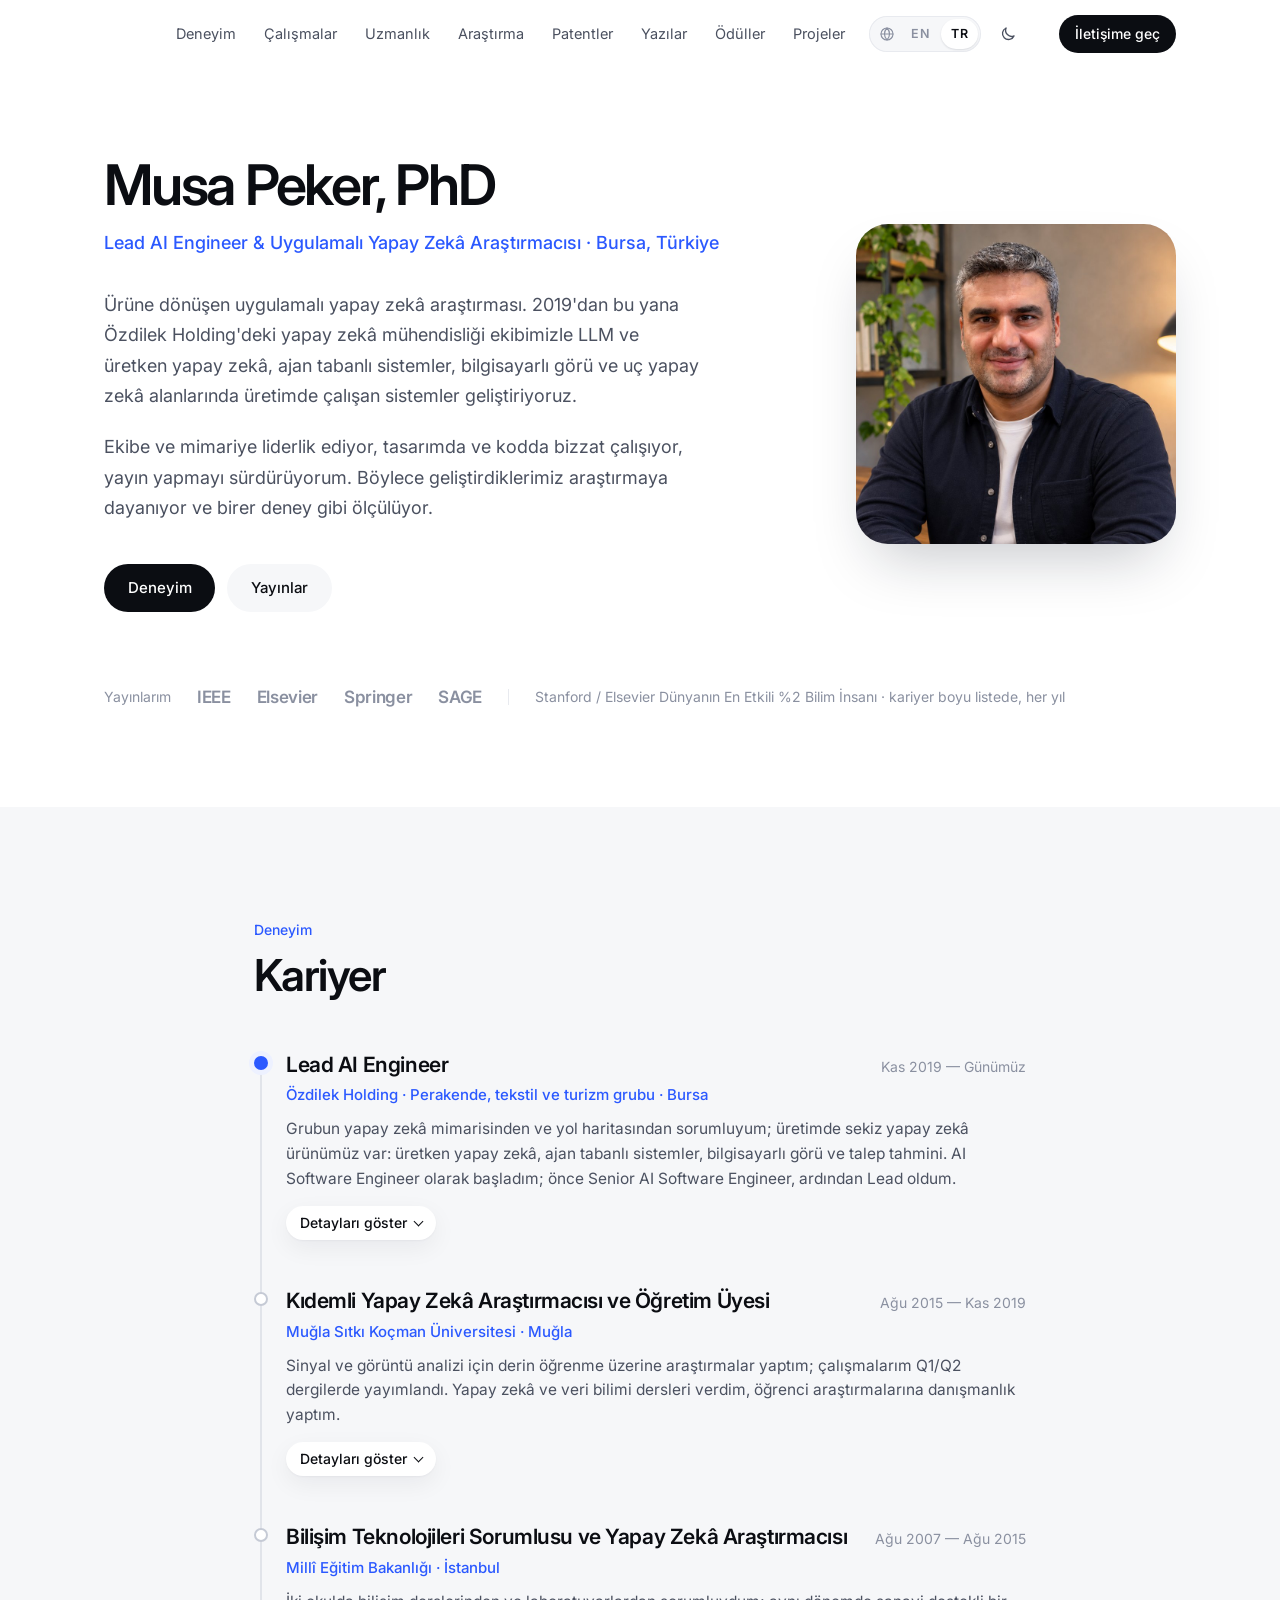
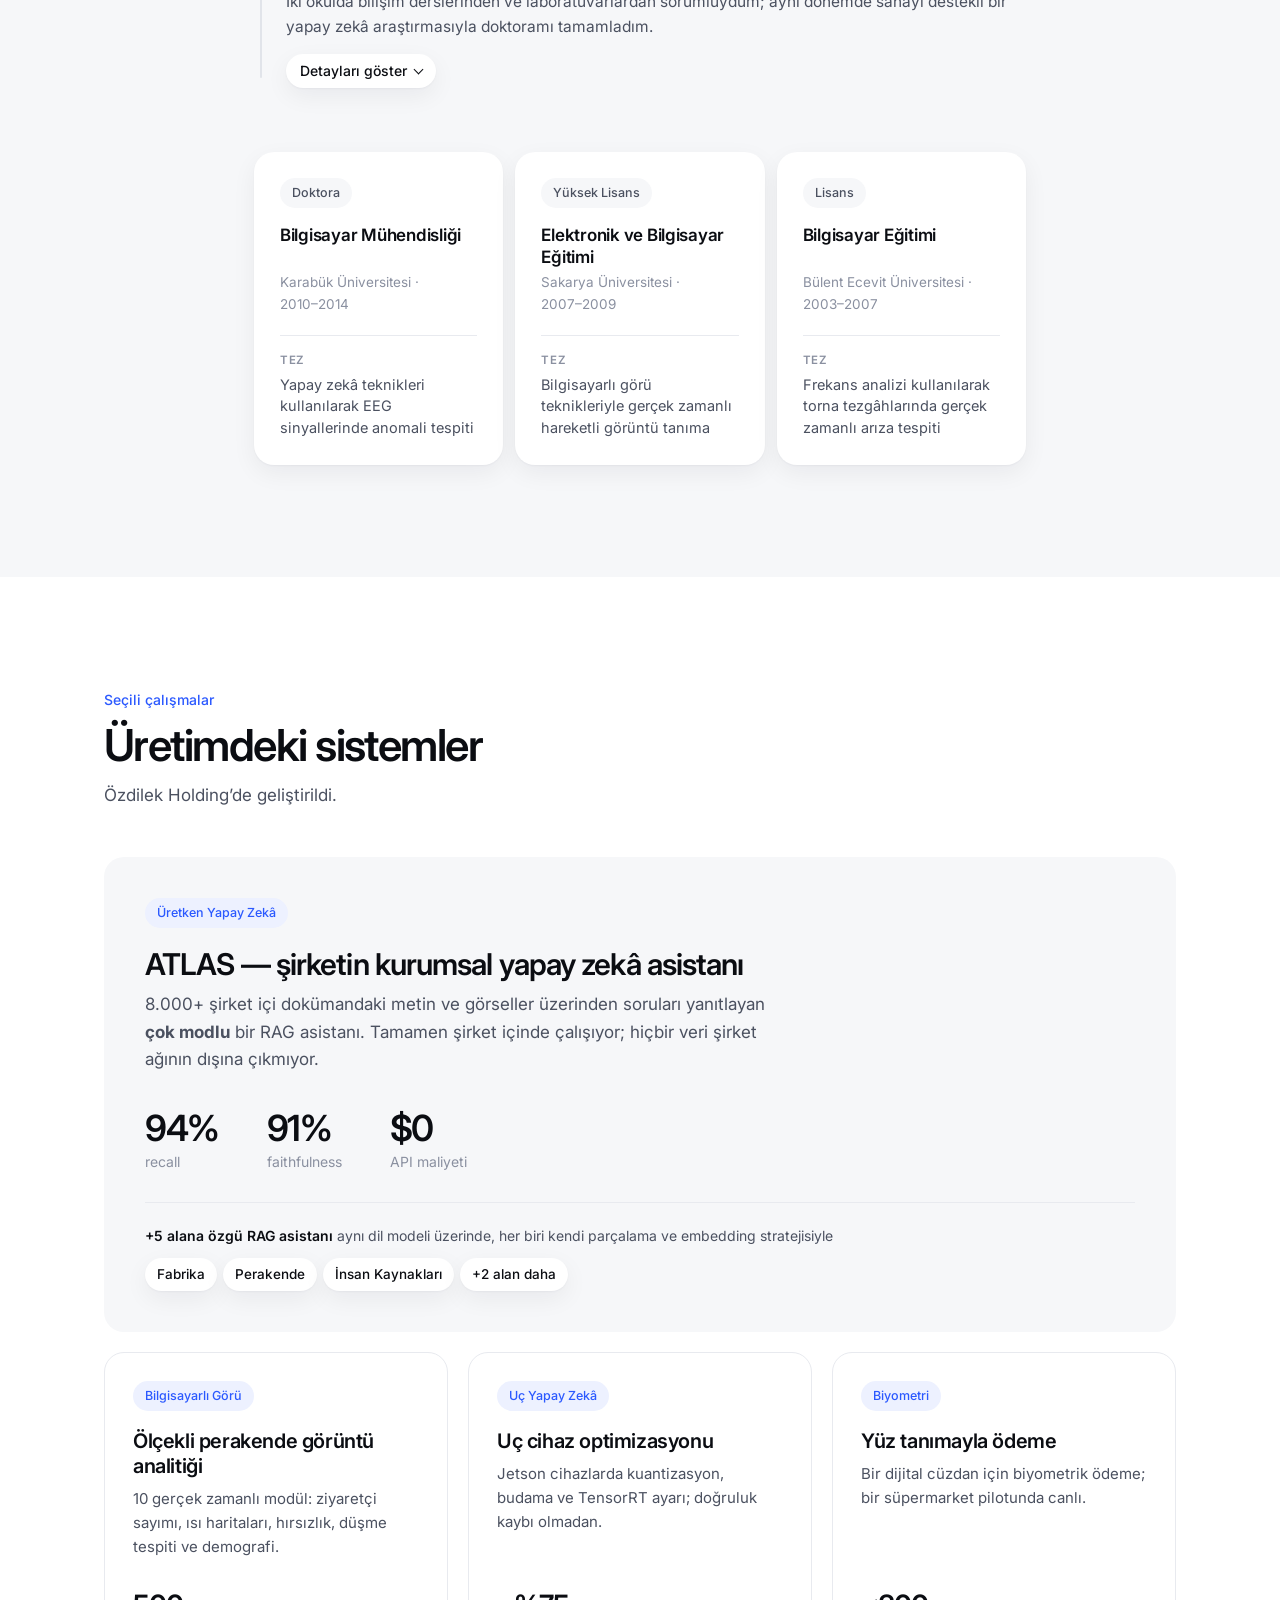
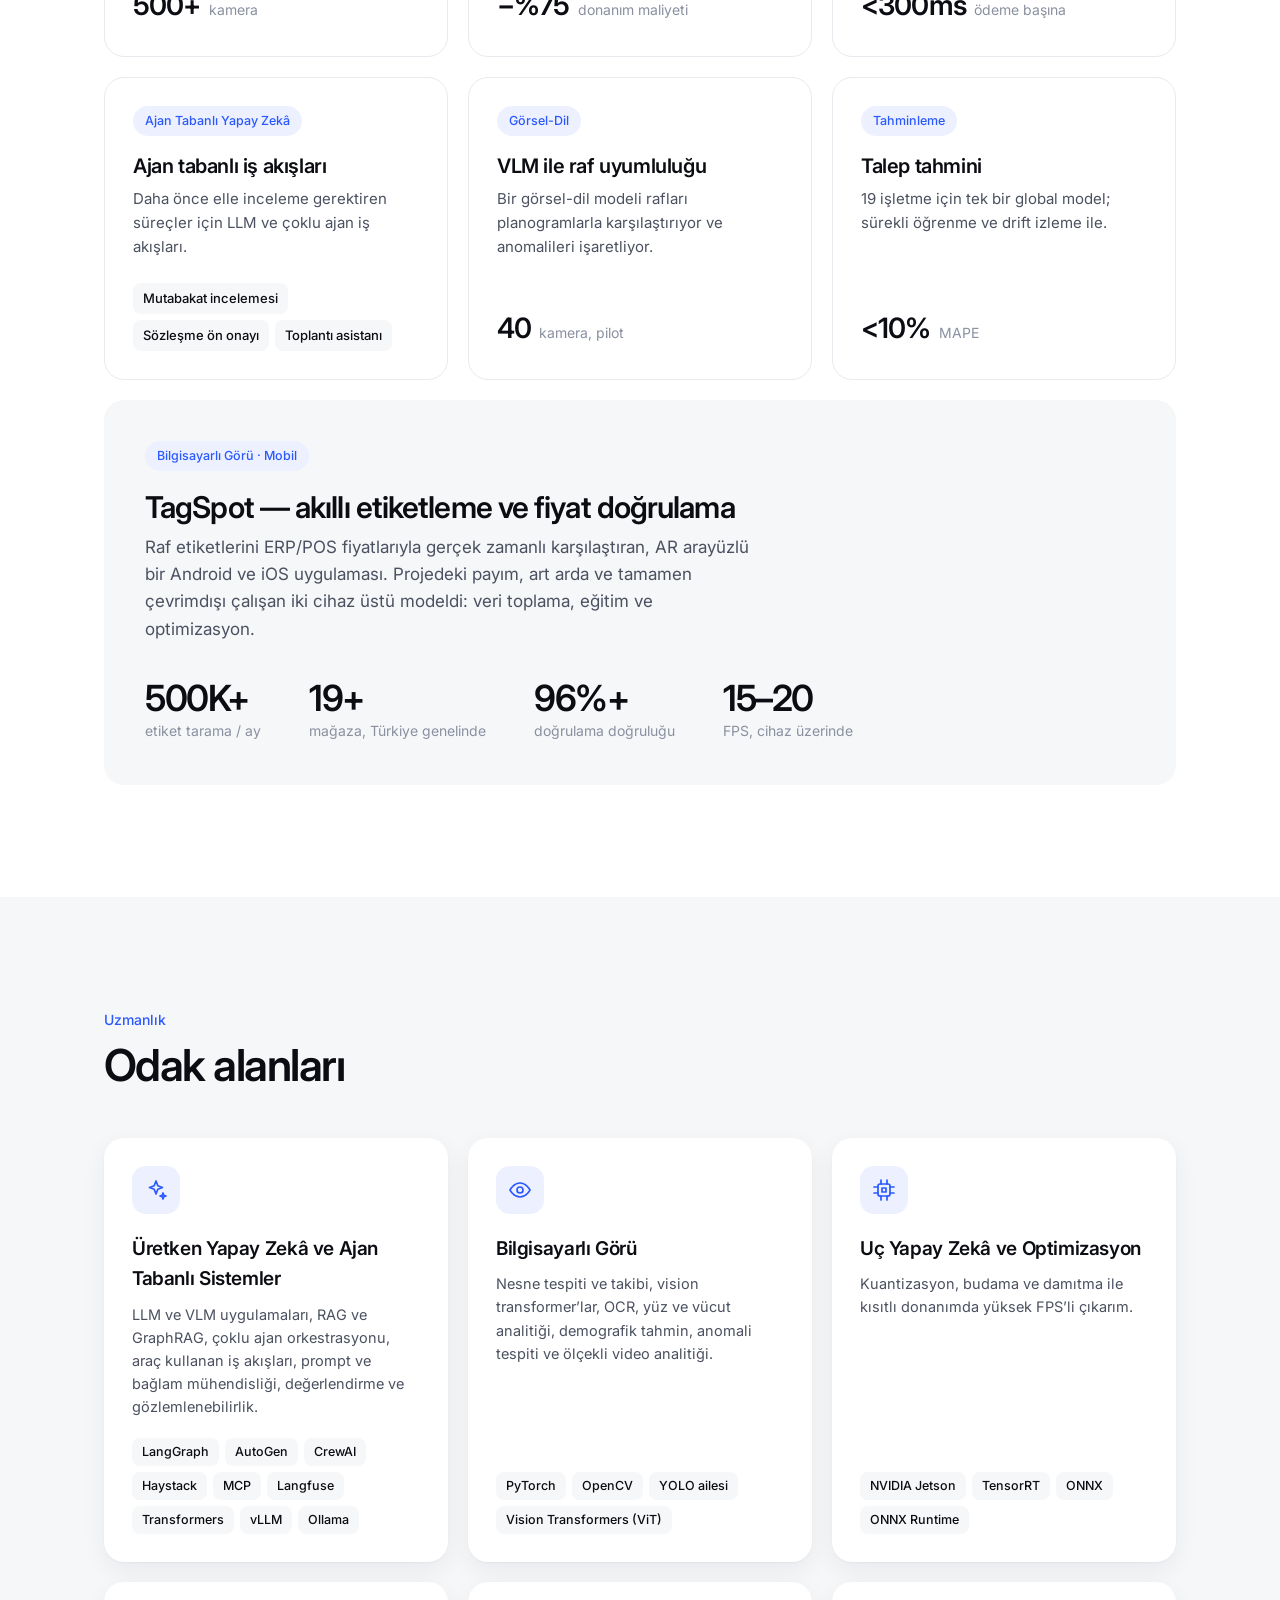
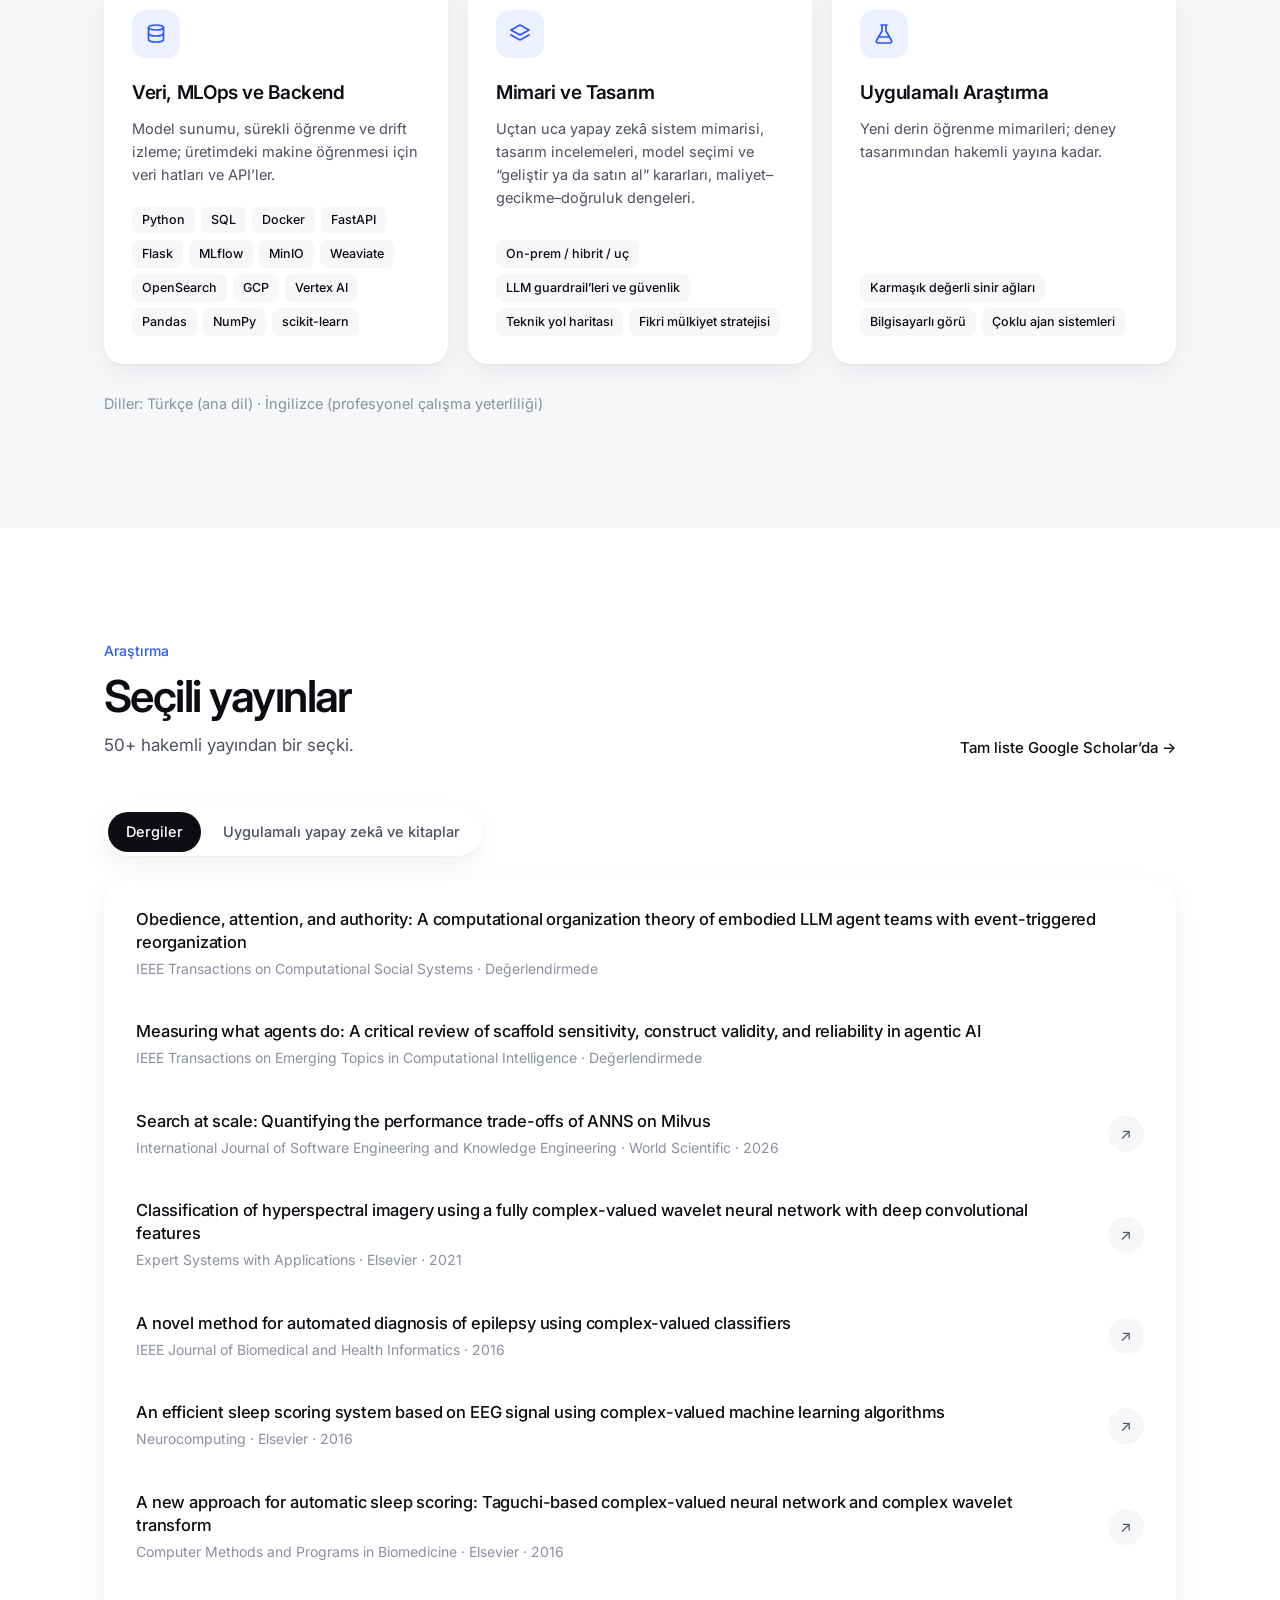
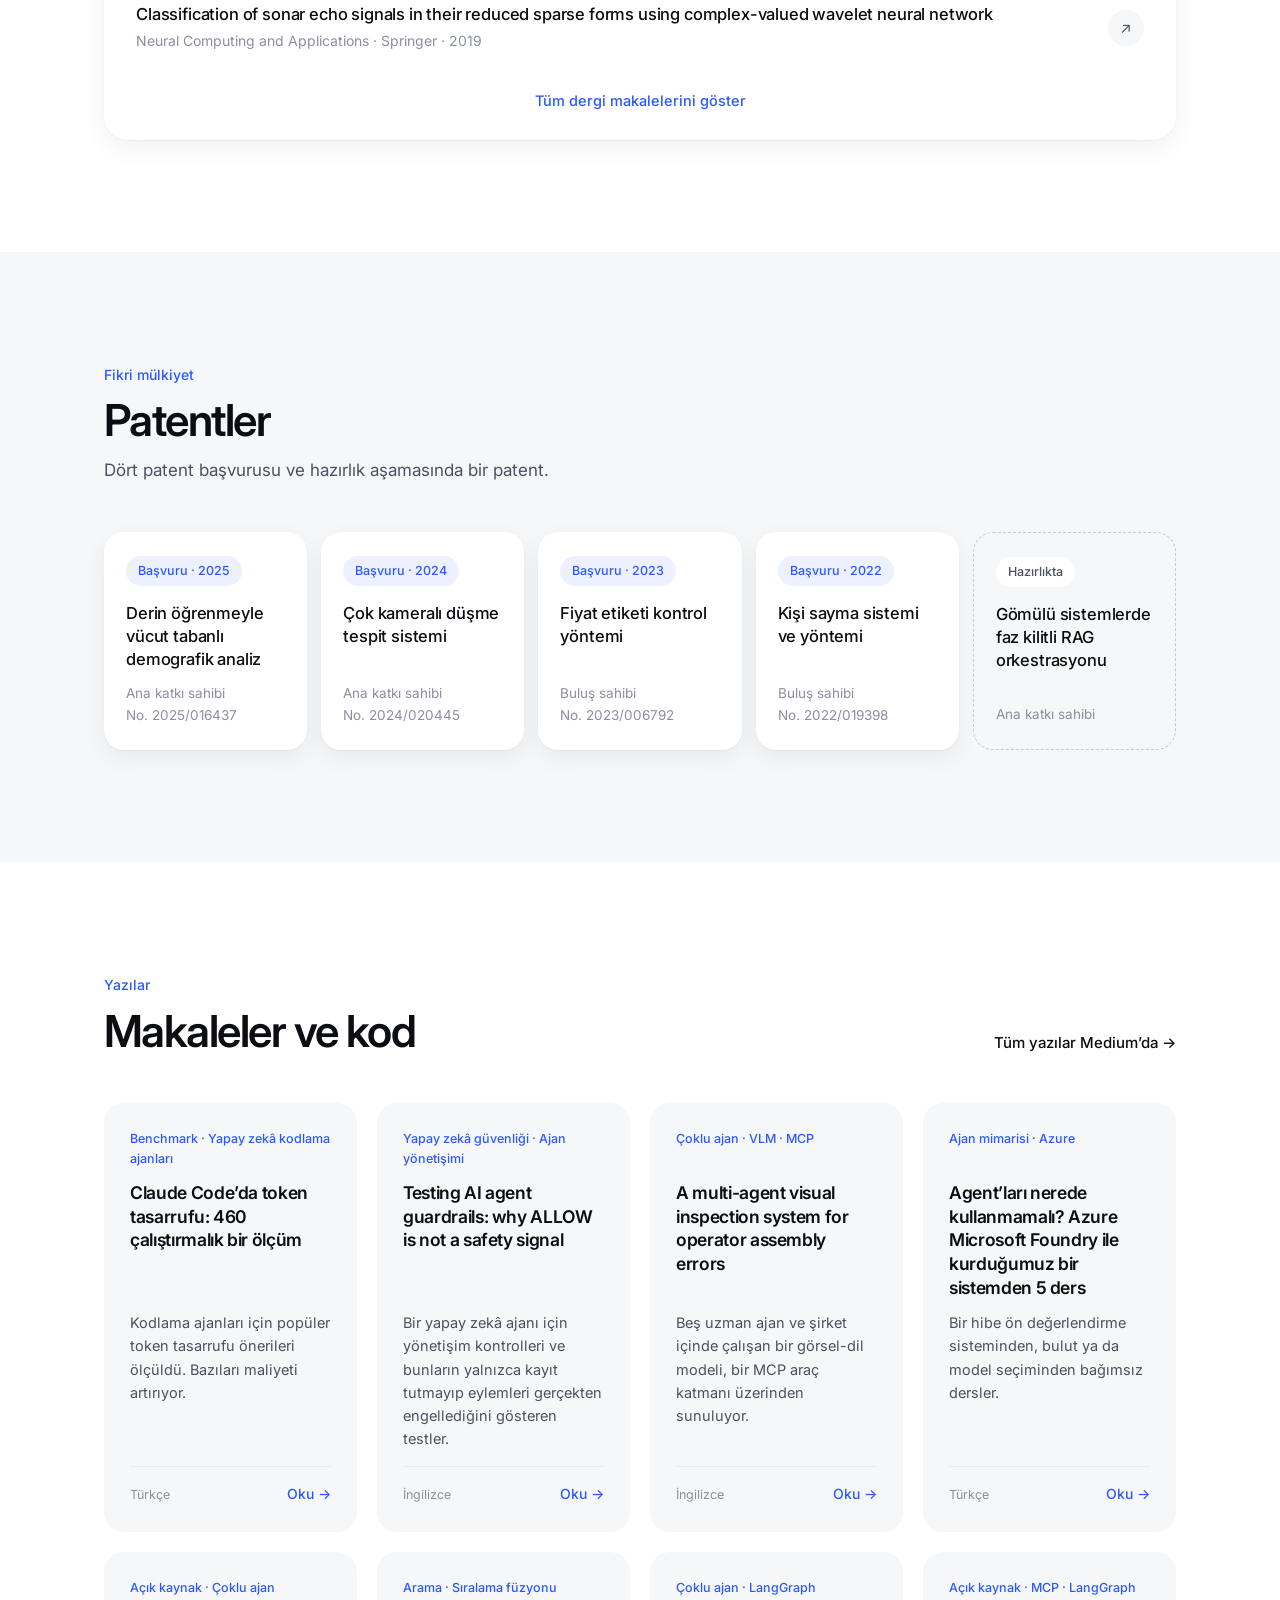
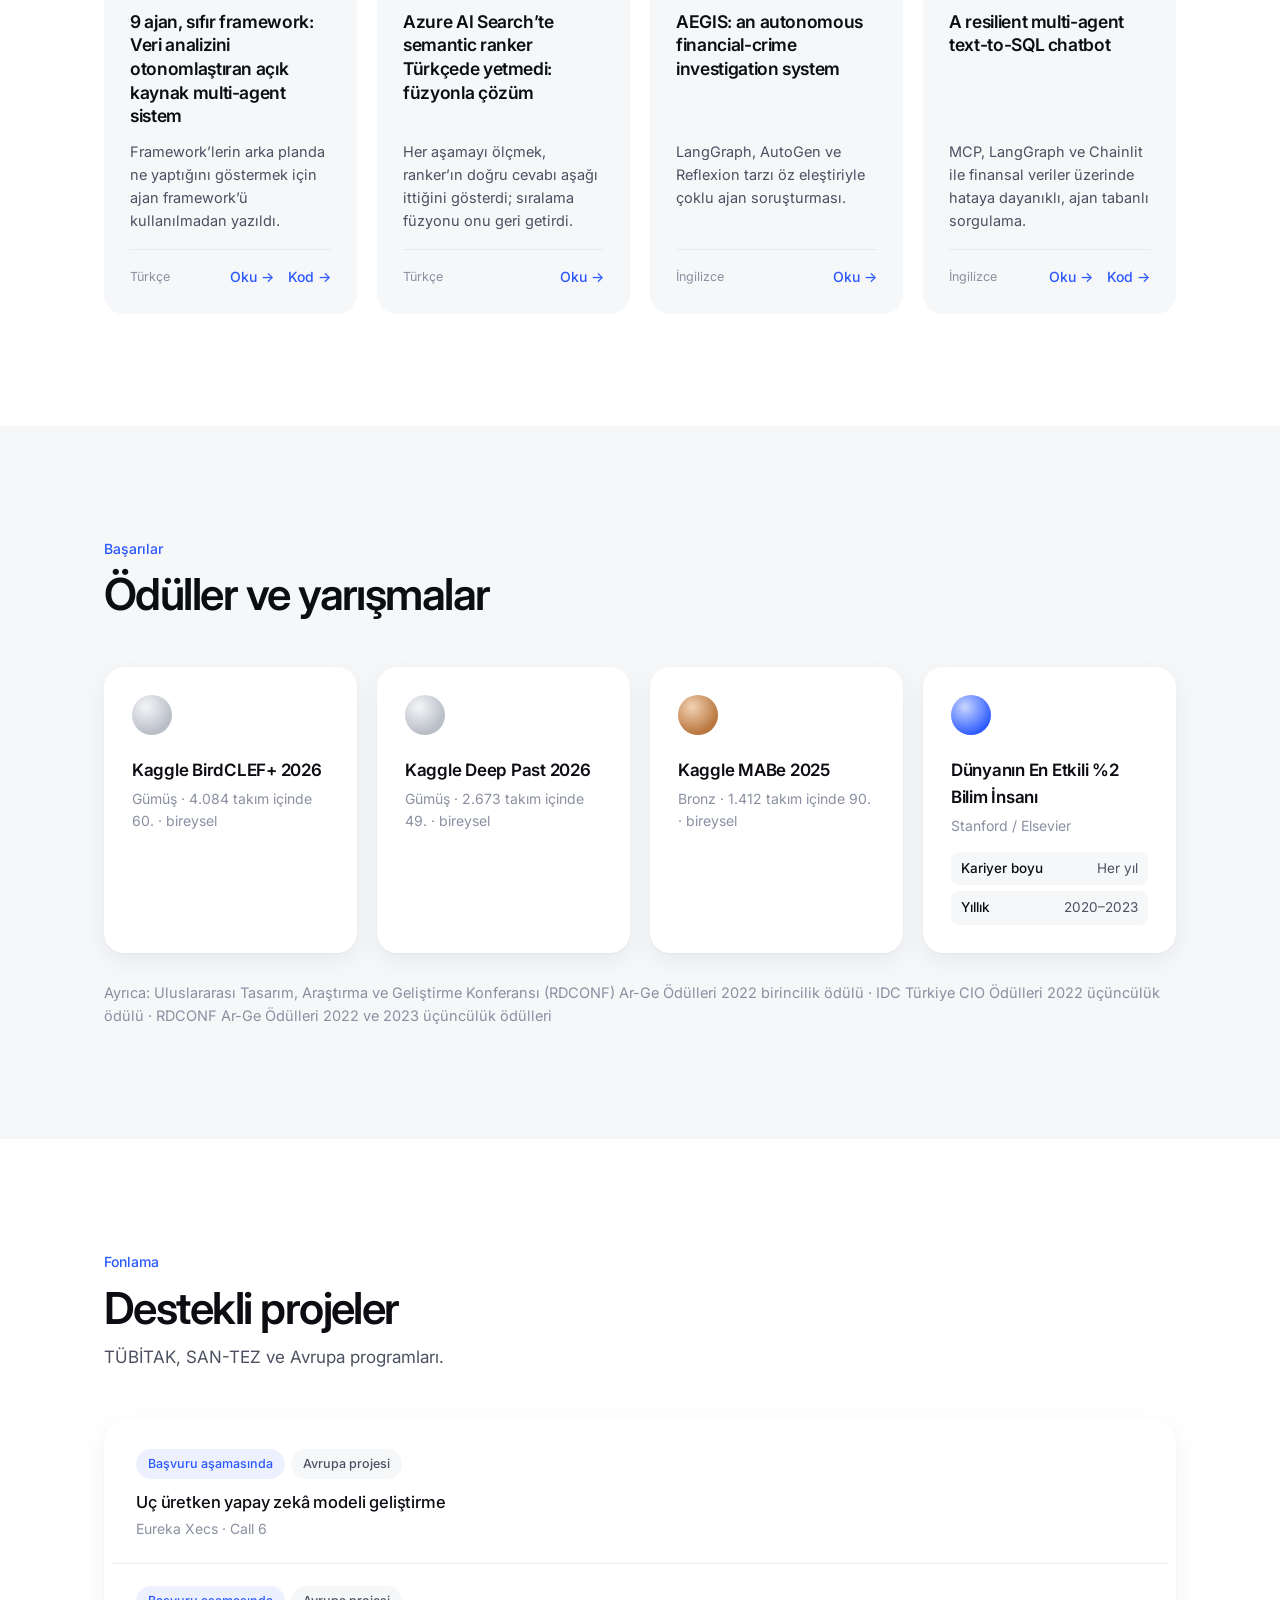
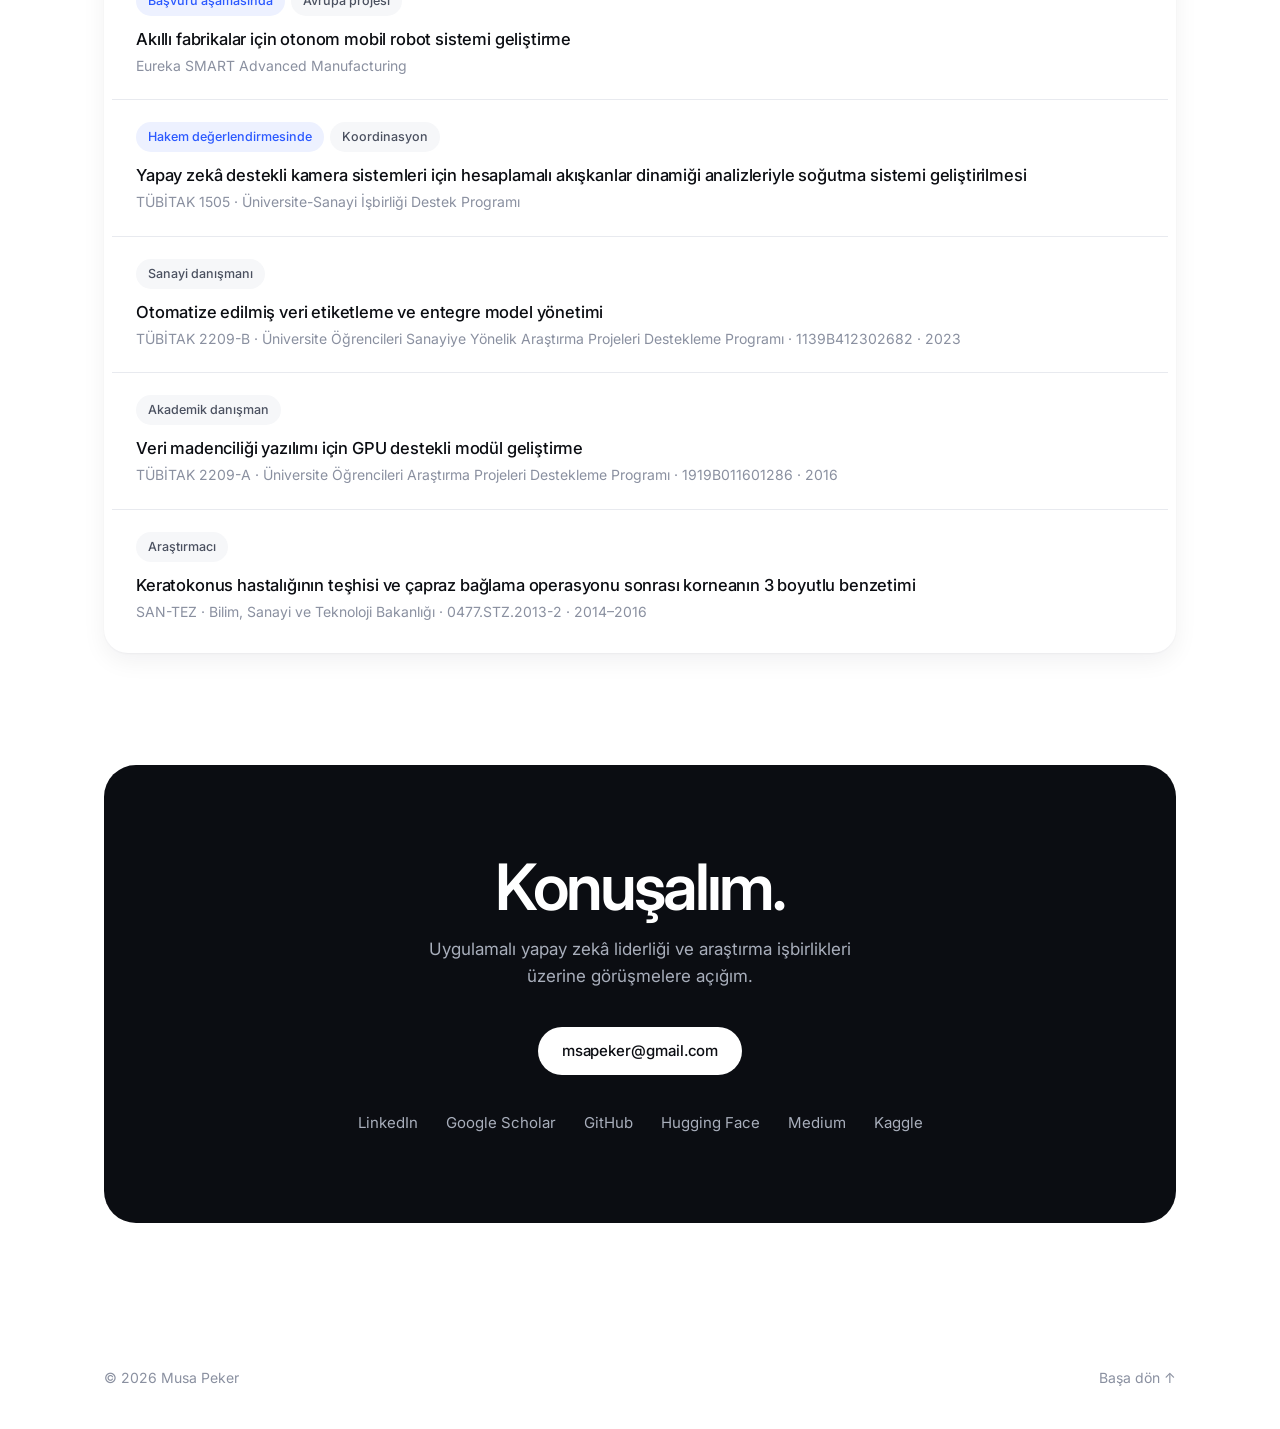
==== commit d3343bfc: "Update profile photo" ====
--- a/tr/index.html
+++ b/tr/index.html
@@ -82,7 +82,7 @@
   <section class="hero">
     <div class="container hero__inner">
       <div class="hero__text">
-        <img class="hero__avatar" src="../assets/img/profile.jpg" width="168" height="168" alt="Musa Peker">
+        <img class="hero__avatar" src="../assets/img/profile.jpg?v=2" width="168" height="168" alt="Musa Peker">
         <h1>Musa Peker, PhD</h1>
         <p class="hero__role">Lead AI Engineer &amp; Uygulamalı Yapay Zekâ Araştırmacısı · Bursa, Türkiye</p>
         <p class="hero__lede">
@@ -100,7 +100,7 @@
         </div>
       </div>
       <div class="hero__photo">
-        <img src="../assets/img/portrait.jpg" width="320" height="320" alt="Musa Peker">
+        <img src="../assets/img/portrait.jpg?v=2" width="320" height="320" alt="Musa Peker">
       </div>
     </div>
 
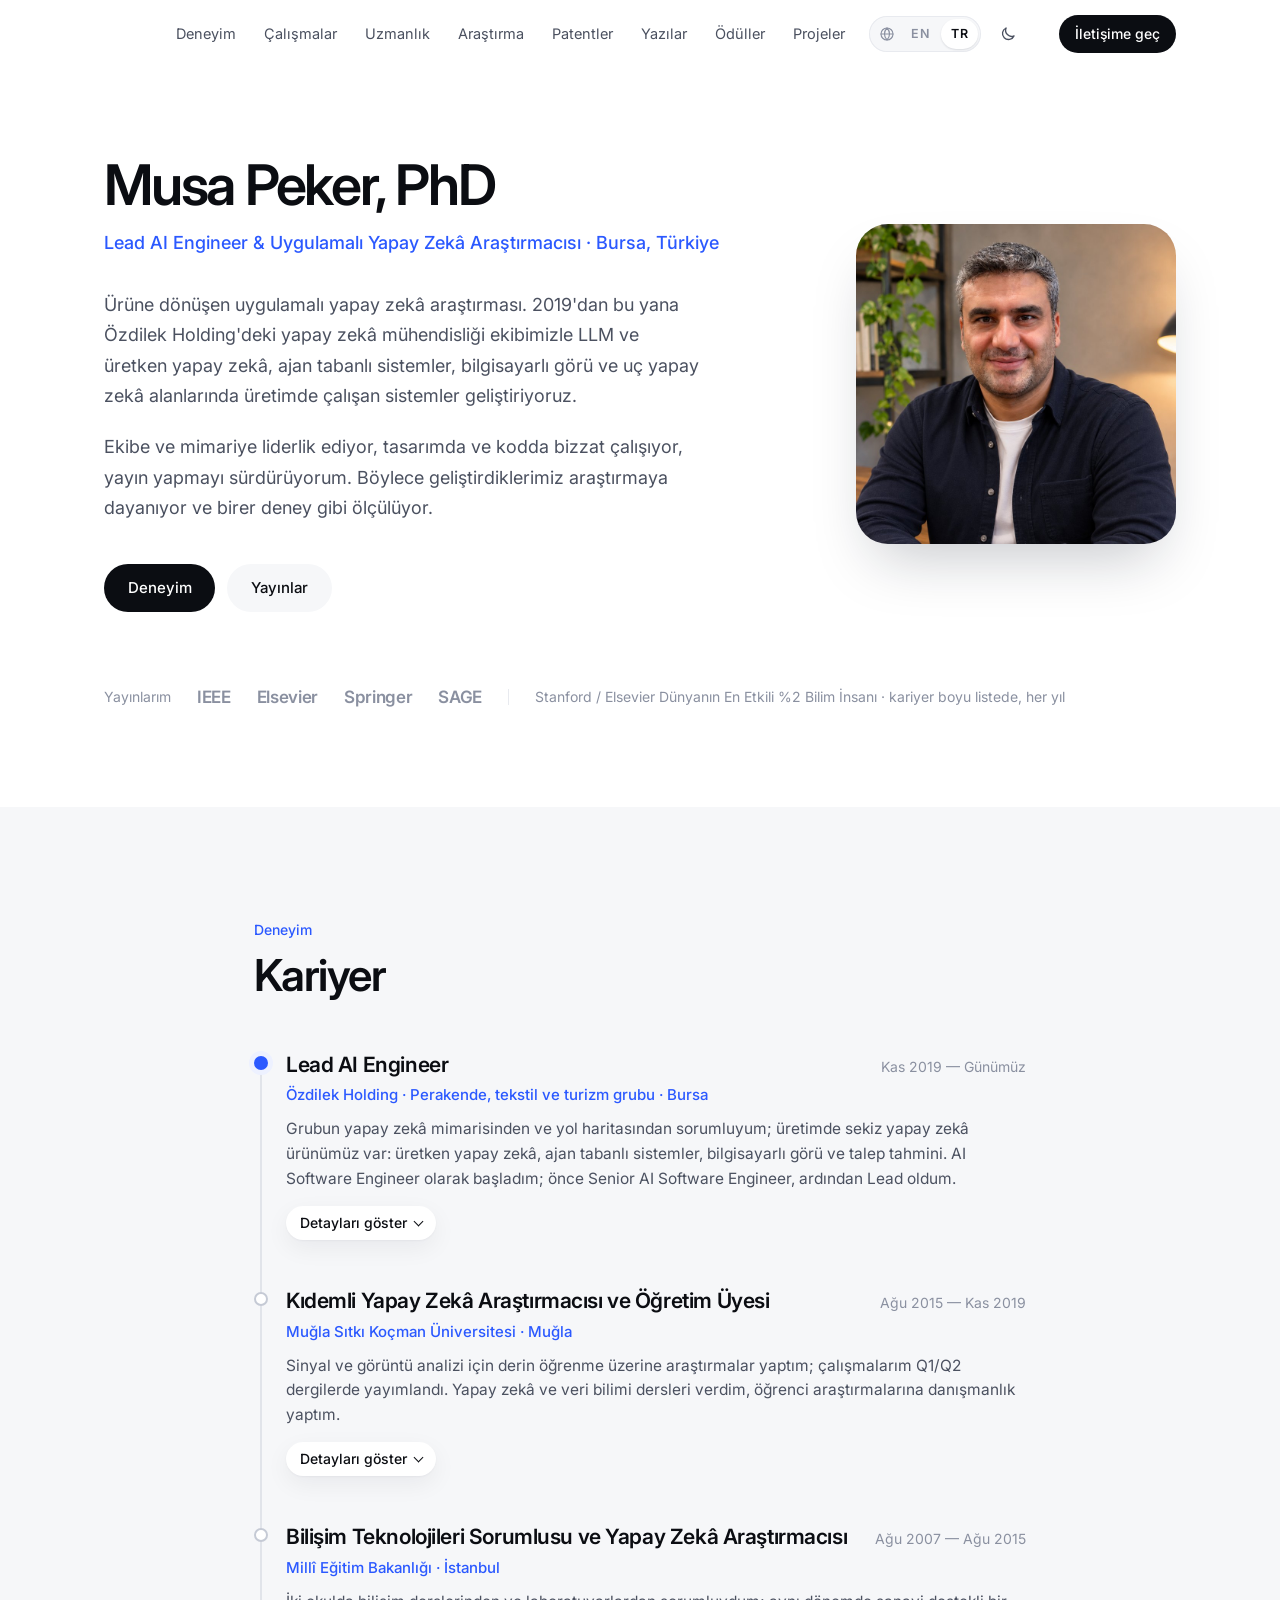
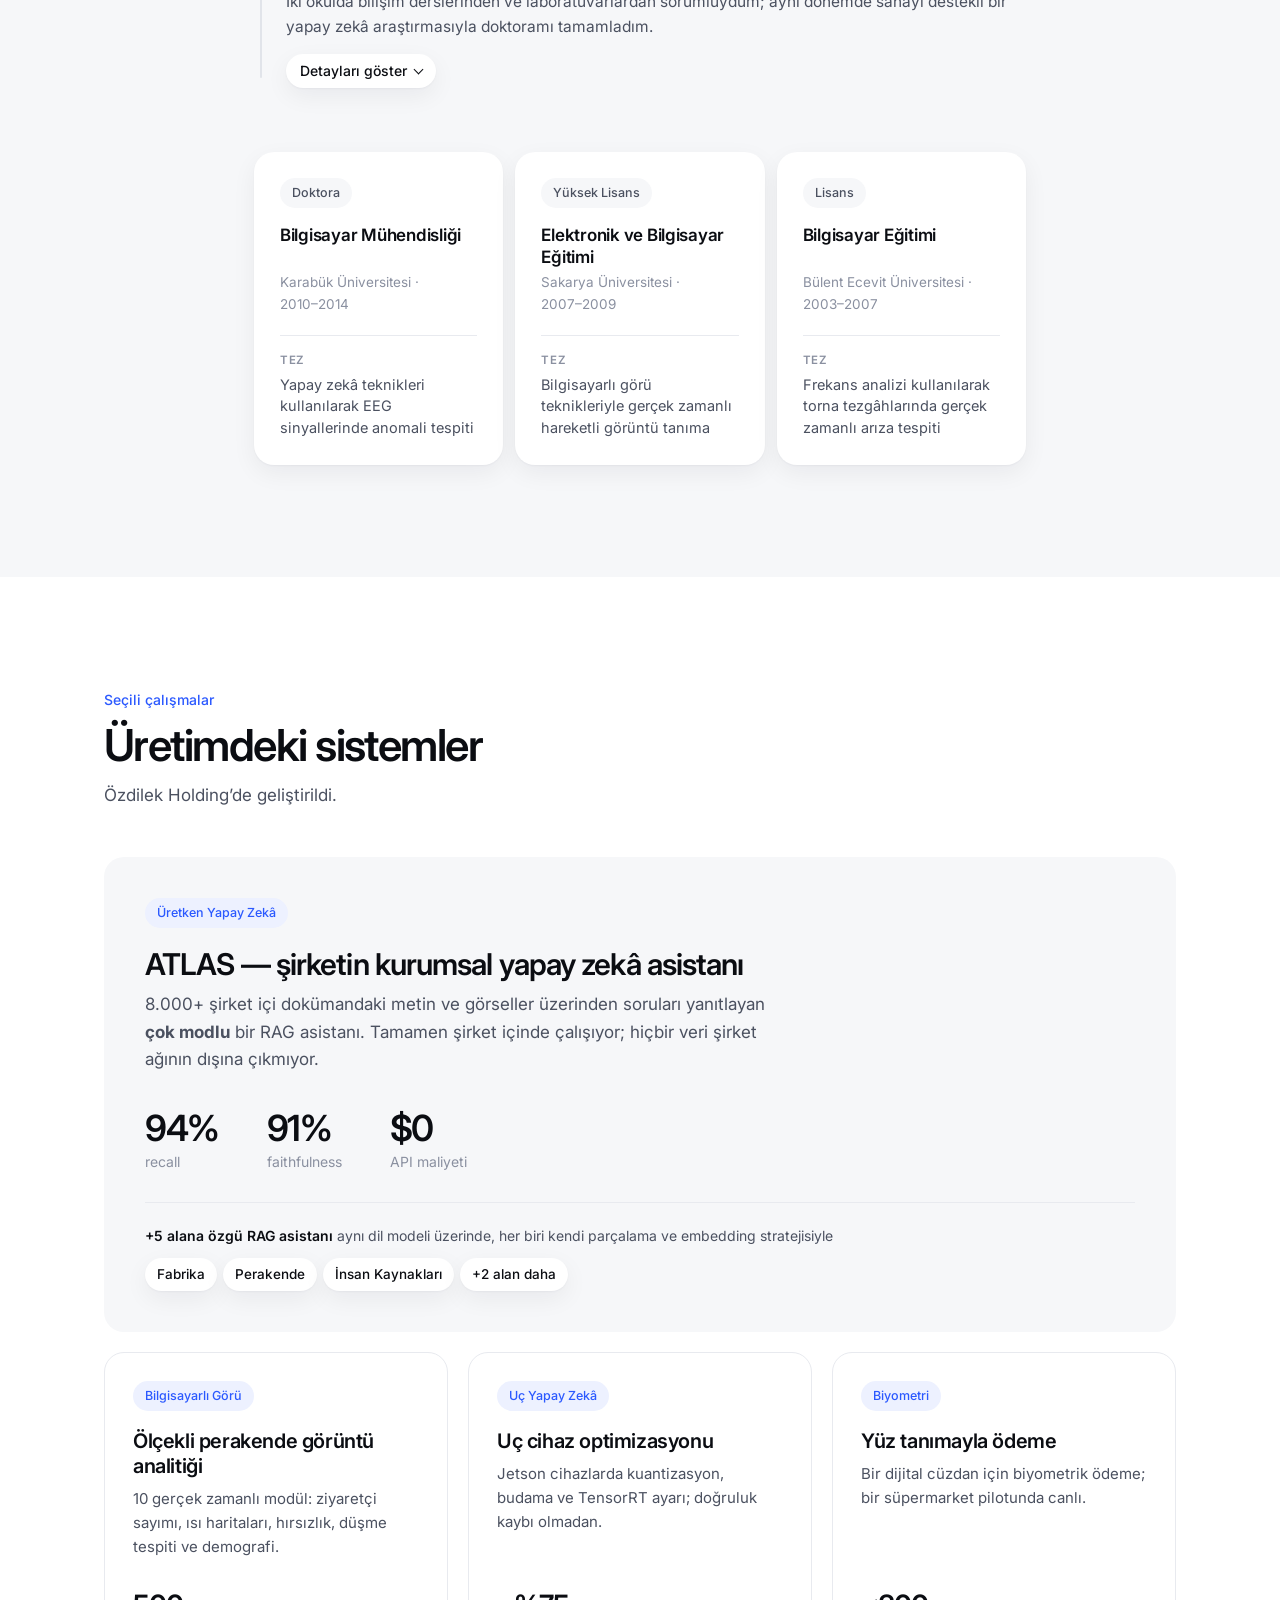
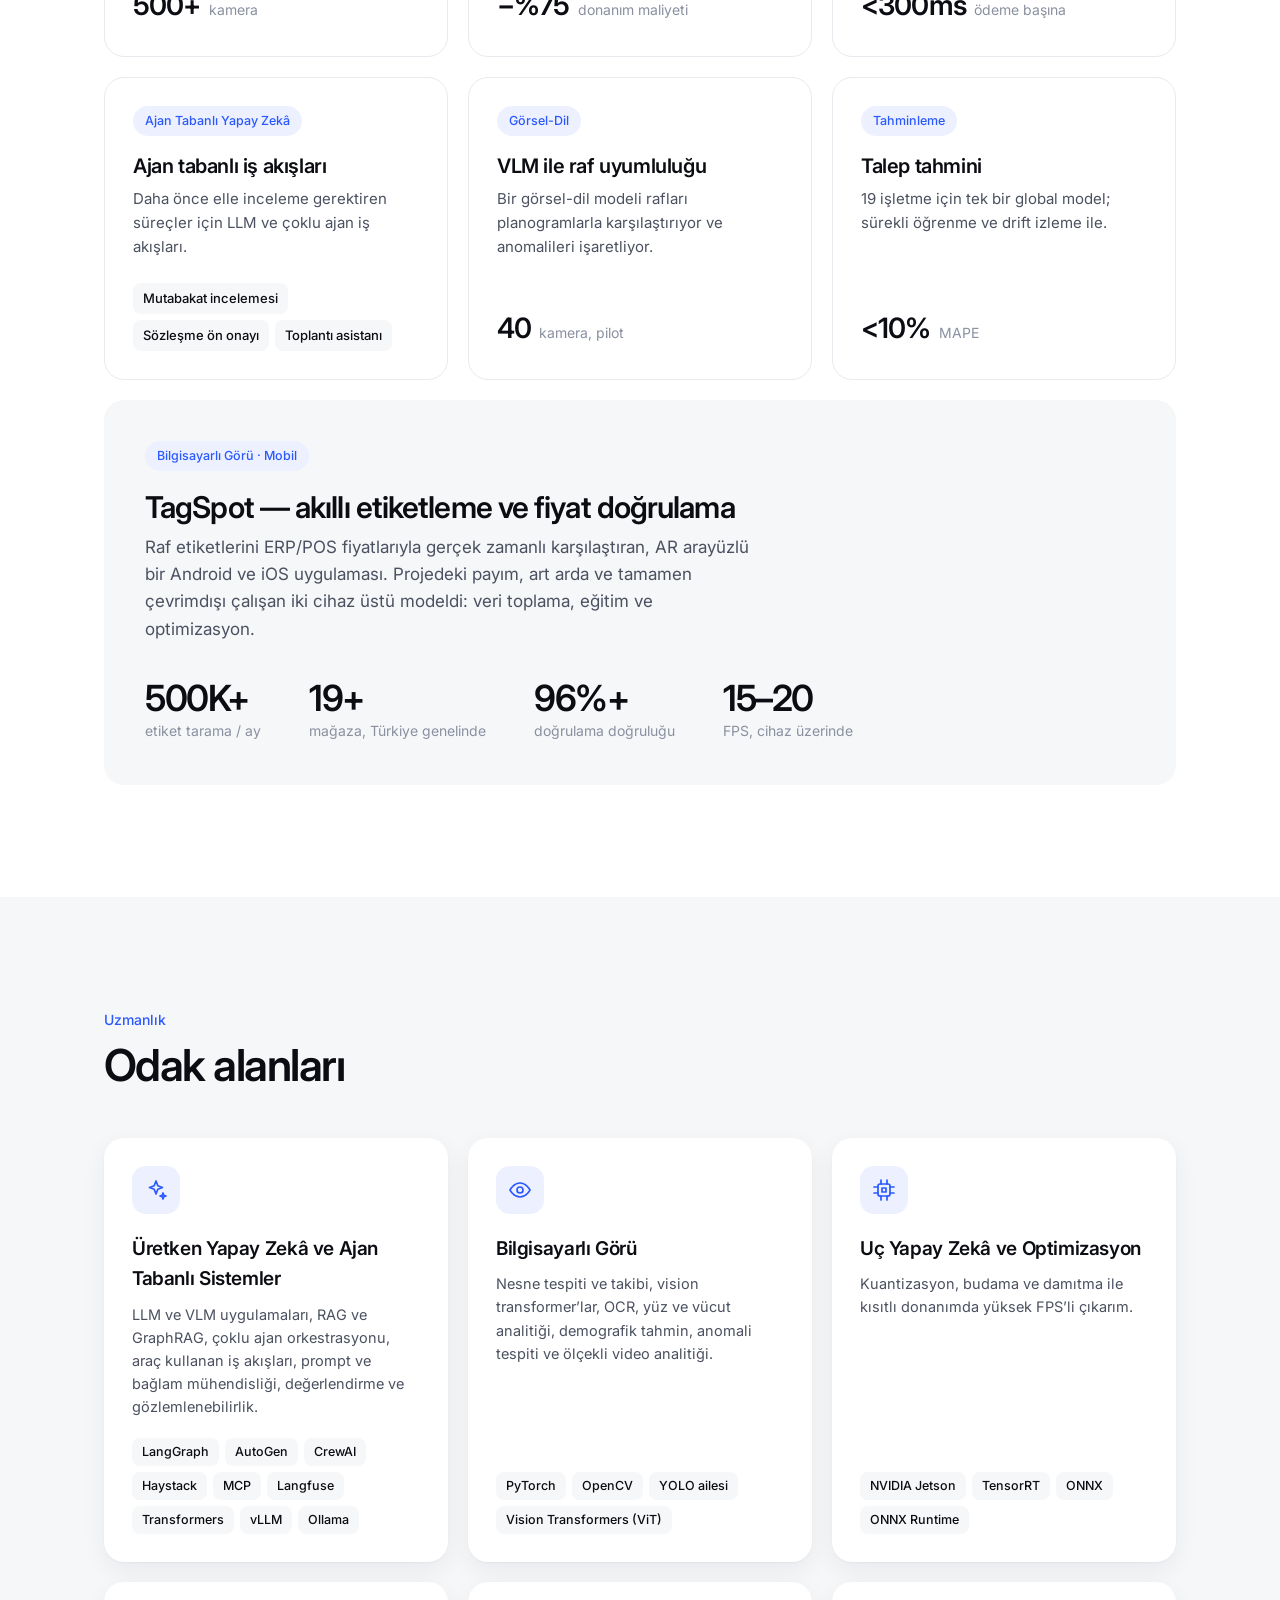
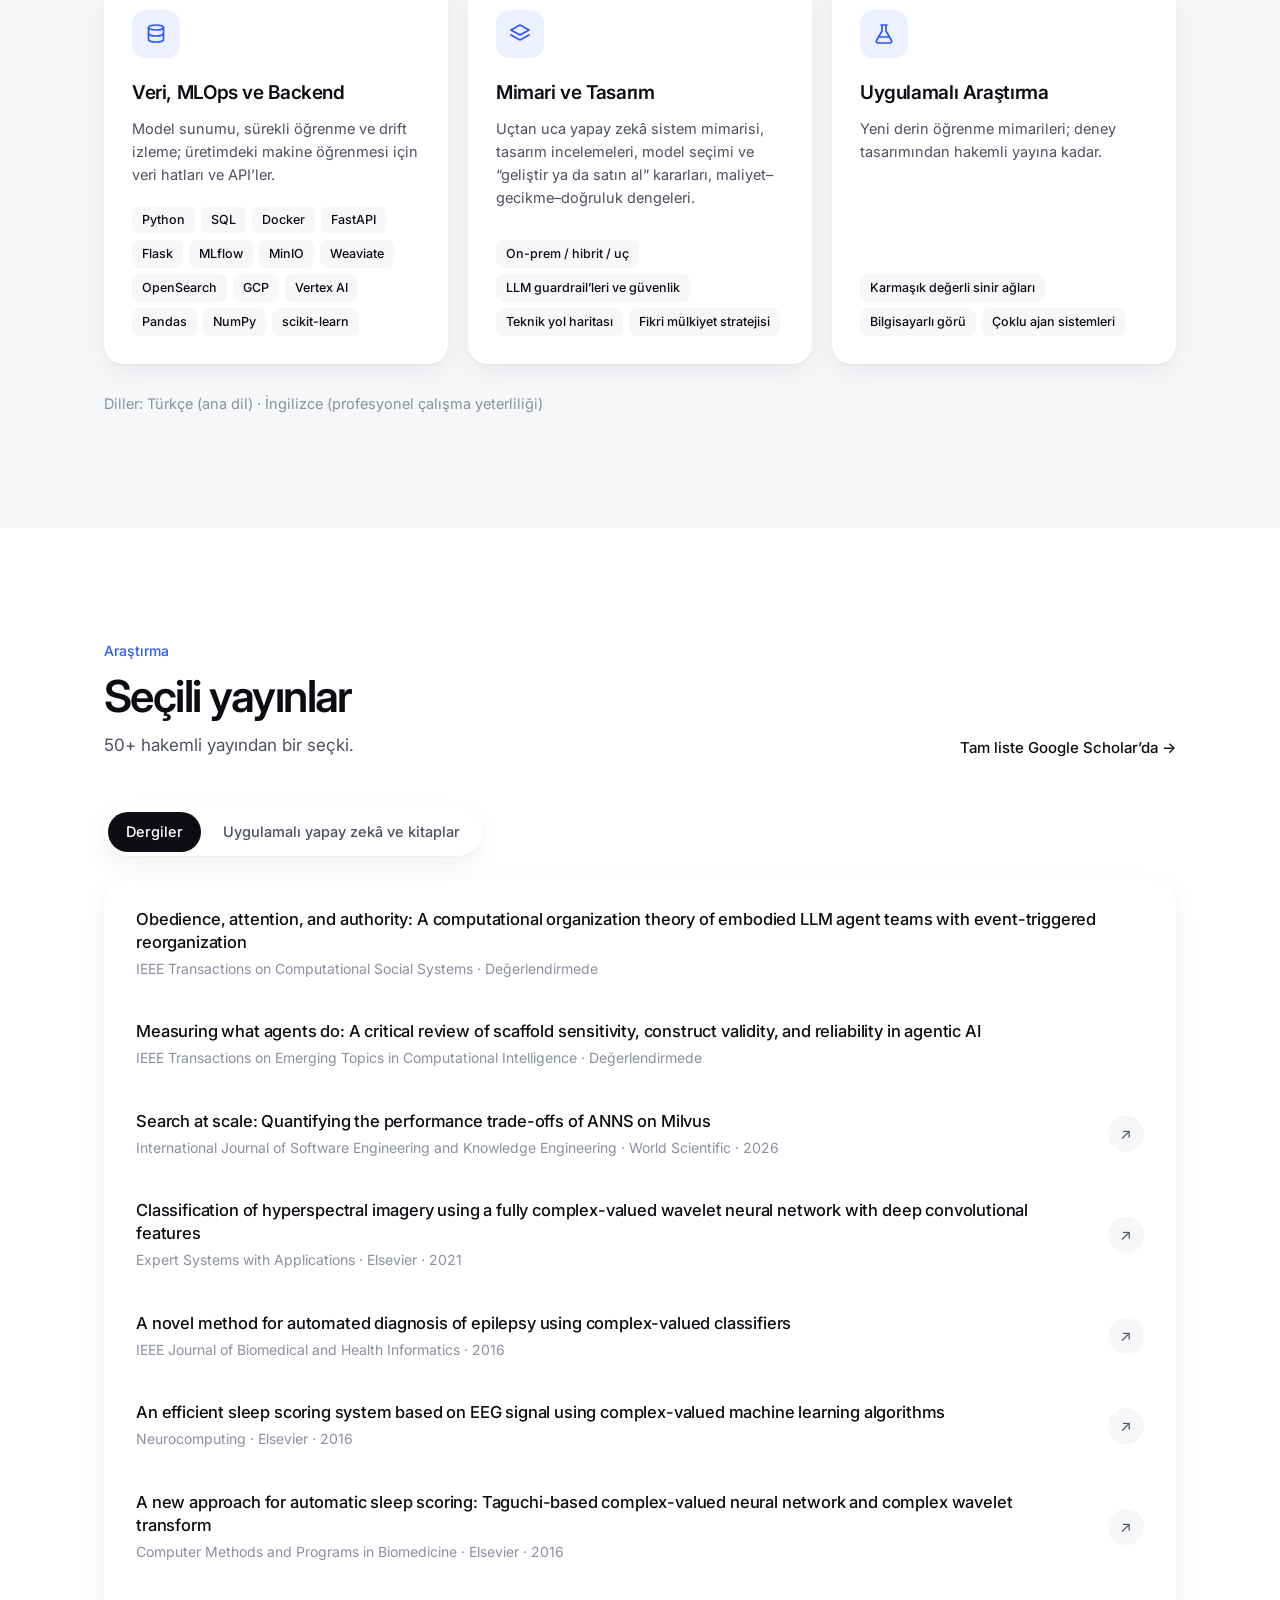
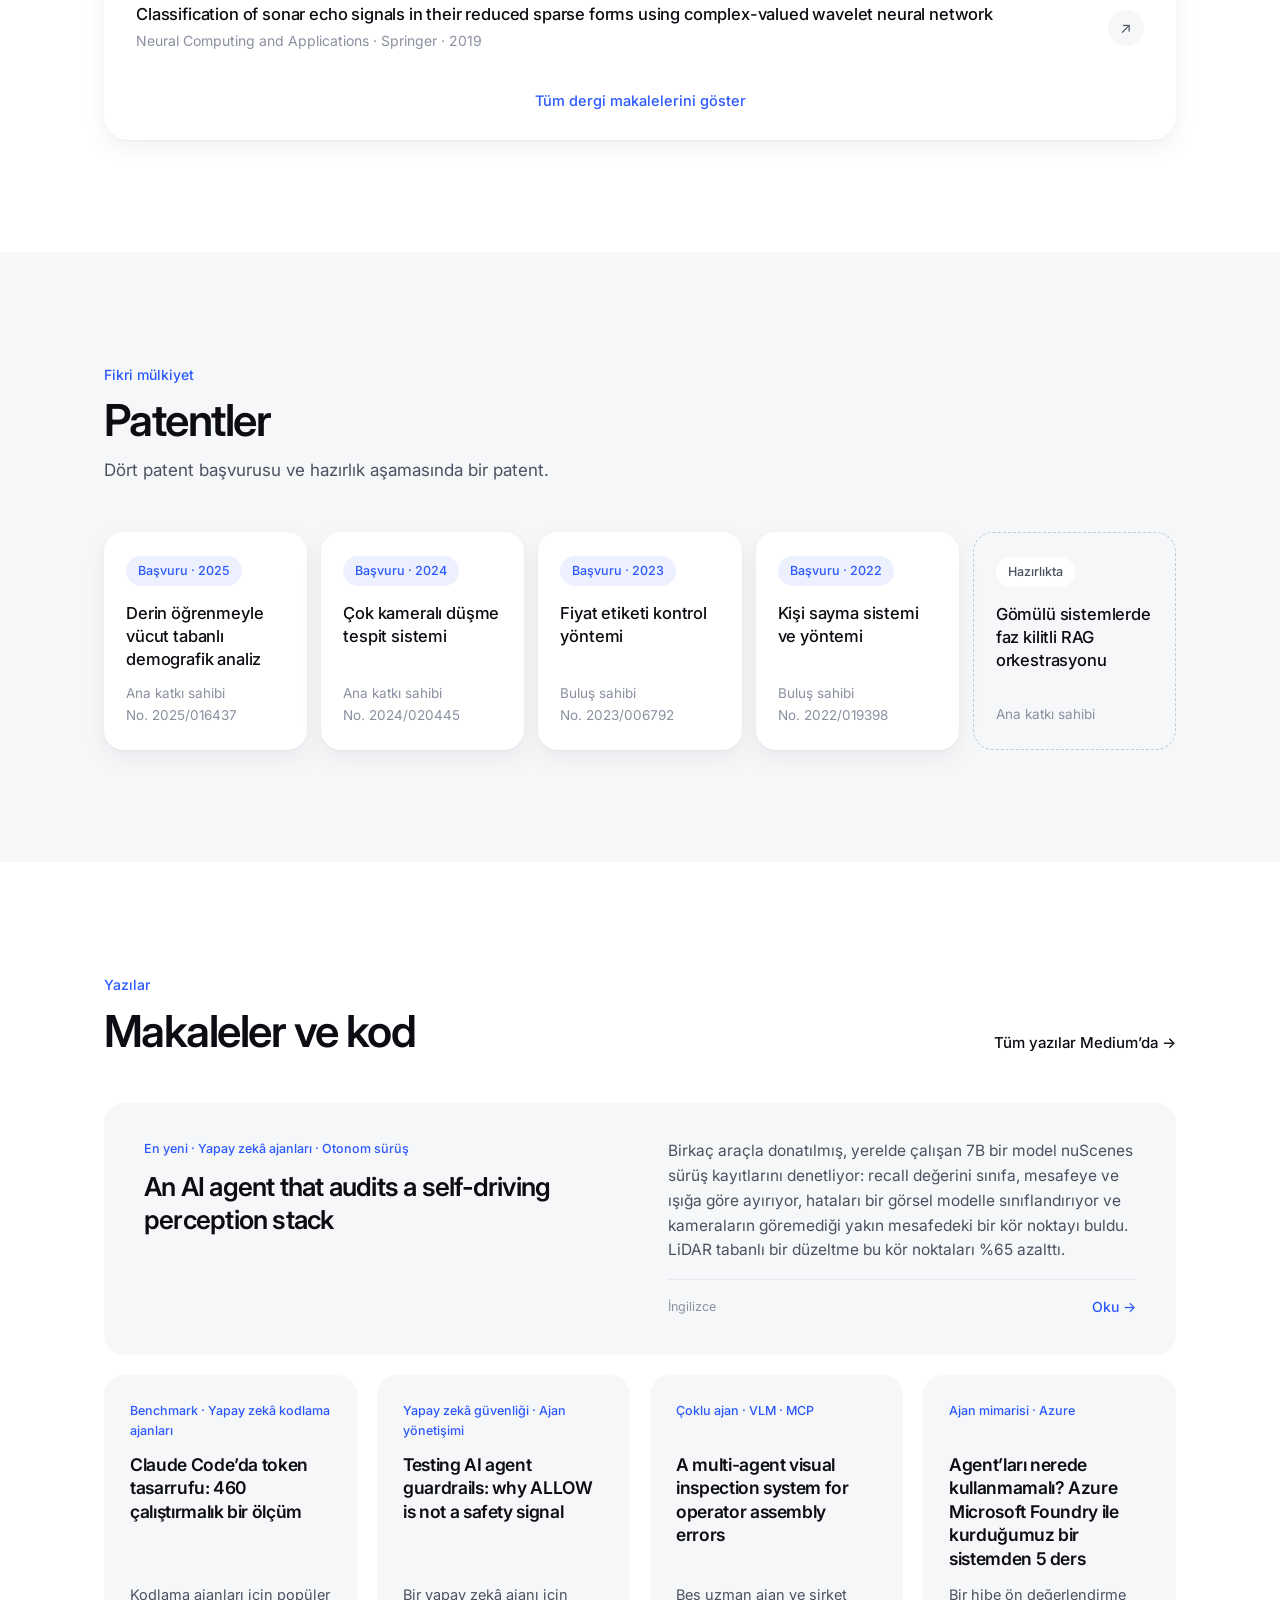
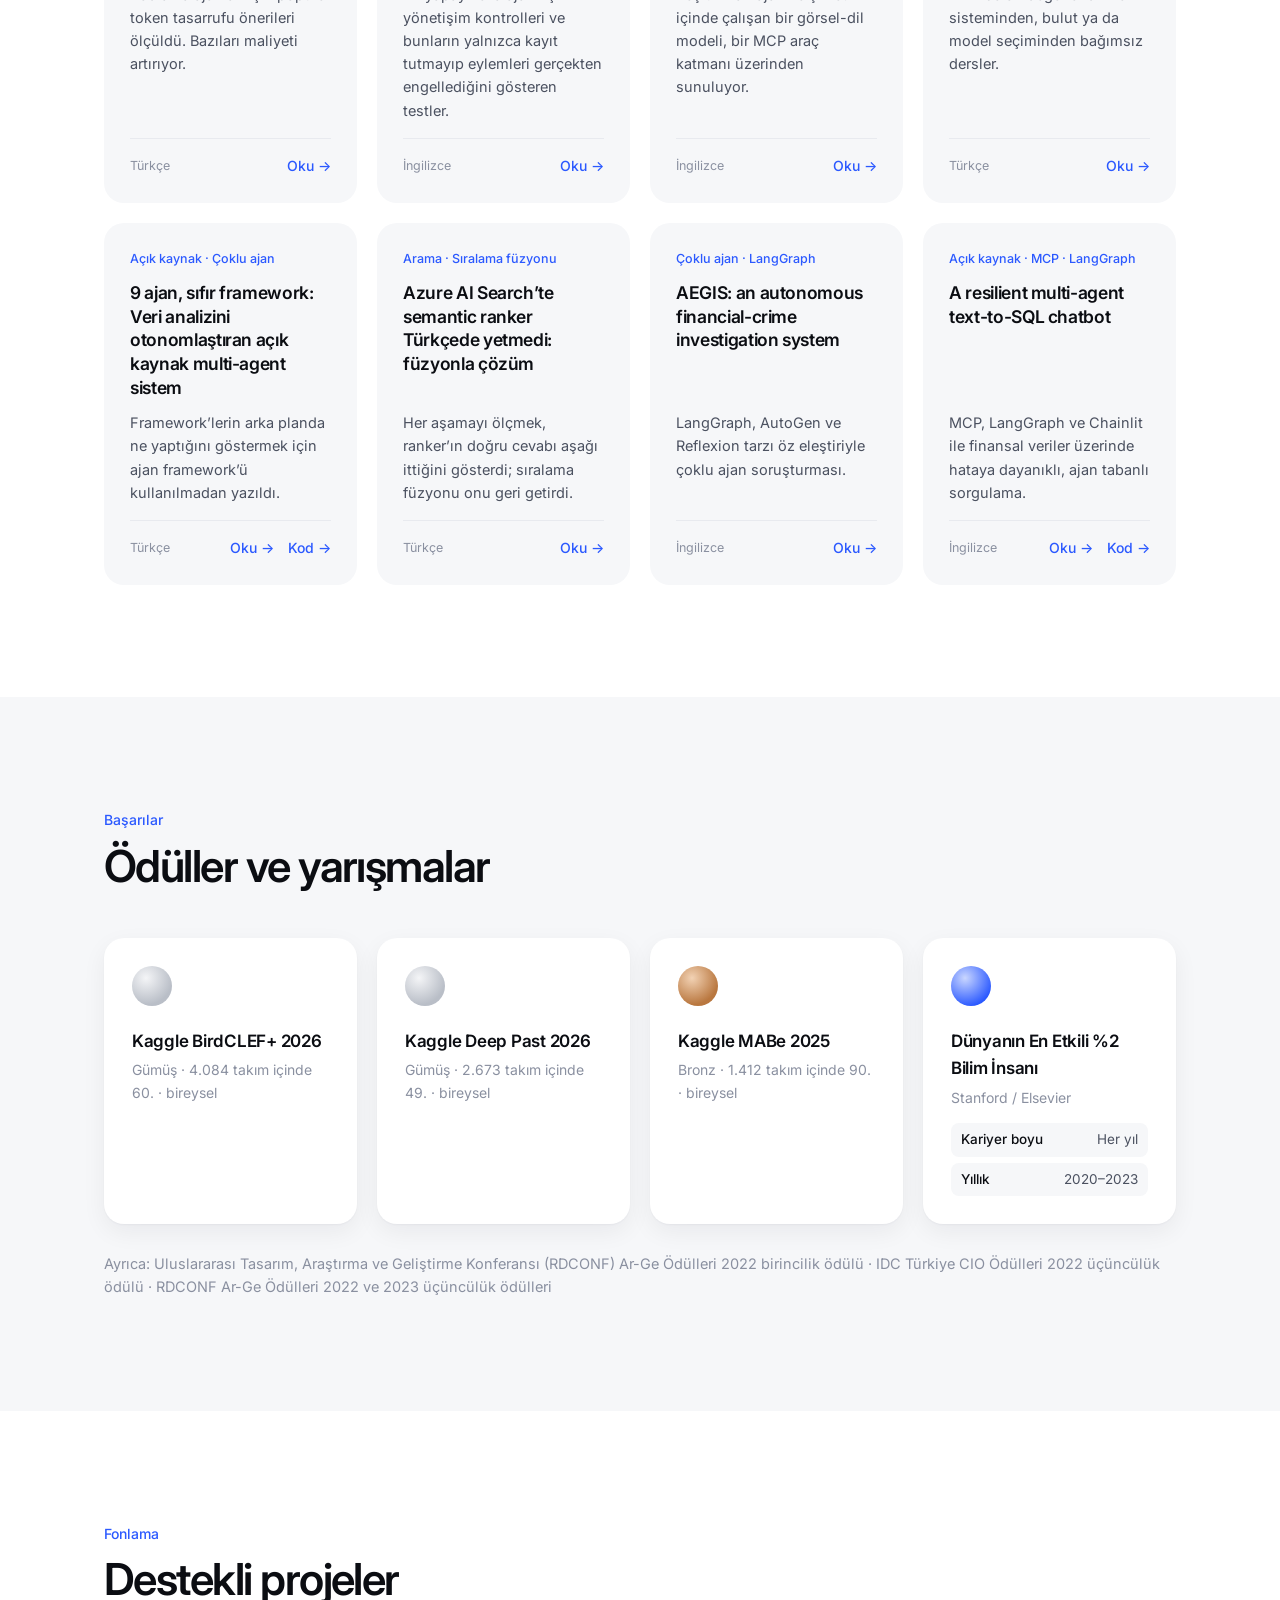
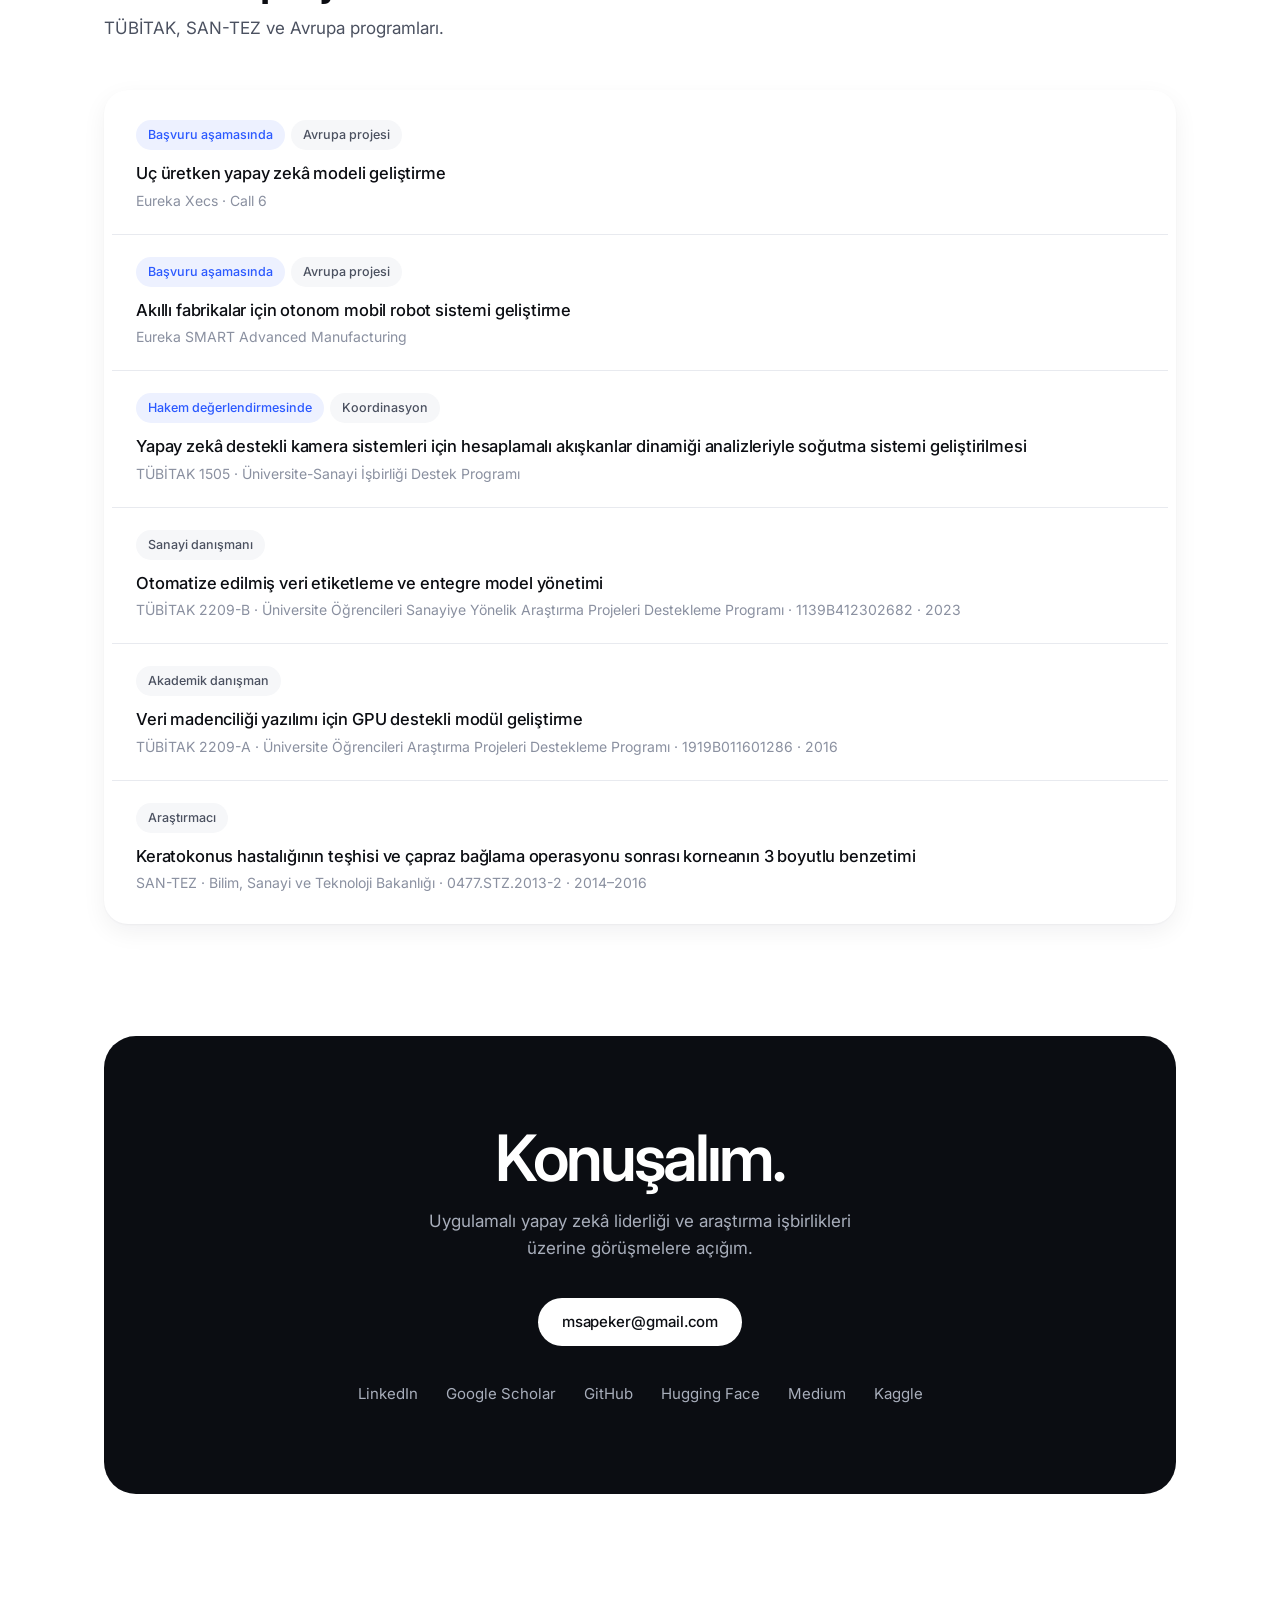
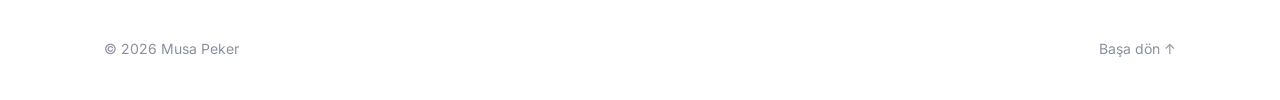
==== commit fe4faa6a: "Feature new article on self-driving perception audit" ====
--- a/tr/index.html
+++ b/tr/index.html
@@ -24,7 +24,7 @@
     document.documentElement.setAttribute('data-theme', t);
   })();
 </script>
-<link rel="stylesheet" href="../assets/css/style.css?v=20261116a">
+<link rel="stylesheet" href="../assets/css/style.css?v=20261116b">
 <script type="application/ld+json">
 {
   "@context": "https://schema.org",
@@ -432,6 +432,12 @@
         <a class="link" href="https://medium.com/@msapeker" target="_blank" rel="noopener">Tüm yazılar Medium’da →</a>
       </div>
       <div class="posts">
+        <article class="post post--feature">
+          <span class="post__meta">En yeni · Yapay zekâ ajanları · Otonom sürüş</span>
+          <h3>An AI agent that audits a self-driving perception stack</h3>
+          <p>Birkaç araçla donatılmış, yerelde çalışan 7B bir model nuScenes sürüş kayıtlarını denetliyor: recall değerini sınıfa, mesafeye ve ışığa göre ayırıyor, hataları bir görsel modelle sınıflandırıyor ve kameraların göremediği yakın mesafedeki bir kör noktayı buldu. LiDAR tabanlı bir düzeltme bu kör noktaları %65 azalttı.</p>
+          <div class="post__foot"><span class="post__lang">İngilizce</span><span class="post__links"><a href="https://medium.com/@msapeker/an-ai-agent-that-audits-a-self-driving-perception-stack-ef6954342a3a" target="_blank" rel="noopener">Oku →</a></span></div>
+        </article>
         <article class="post">
           <span class="post__meta">Benchmark · Yapay zekâ kodlama ajanları</span>
           <h3>Claude Code’da token tasarrufu: 460 çalıştırmalık bir ölçüm</h3>
@@ -571,7 +577,7 @@
   </div>
 </footer>
 
-<script src="../assets/js/main.js?v=20261116a" defer></script>
+<script src="../assets/js/main.js?v=20261116b" defer></script>
 <script data-goatcounter="https://mpeker.goatcounter.com/count" async src="https://gc.zgo.at/count.js"></script>
 </body>
 </html>
--- a/assets/css/style.css
+++ b/assets/css/style.css
@@ -474,3 +474,18 @@
 a.lang-opt:hover { color: var(--ink); }
 .lang-opt.is-current { background: var(--card); color: var(--ink); box-shadow: 0 1px 2px rgba(16, 24, 40, .12); }
 @media (max-width: 420px) { .lang-switch svg { display: none; } .lang-switch { padding-left: 3px; } }
+
+/* Featured post: full-width card above the 4-column grid */
+.post--feature {
+  grid-column: 1 / -1; grid-row: auto; grid-template-rows: none;
+  grid-template-columns: minmax(0, 1fr) minmax(0, 1fr); grid-template-areas: "meta text" "title text" "title foot";
+  column-gap: 56px; padding: 36px 40px;
+}
+.post--feature .post__meta { grid-area: meta; }
+.post--feature h3 { grid-area: title; font-size: 26px; letter-spacing: -0.03em; line-height: 1.25; }
+.post--feature p { grid-area: text; font-size: 15.5px; }
+.post--feature .post__foot { grid-area: foot; align-self: end; }
+@media (max-width: 700px) {
+  .post--feature { grid-template-columns: 1fr; grid-template-areas: "meta" "title" "text" "foot"; padding: 26px; }
+  .post--feature h3 { font-size: 21px; }
+}
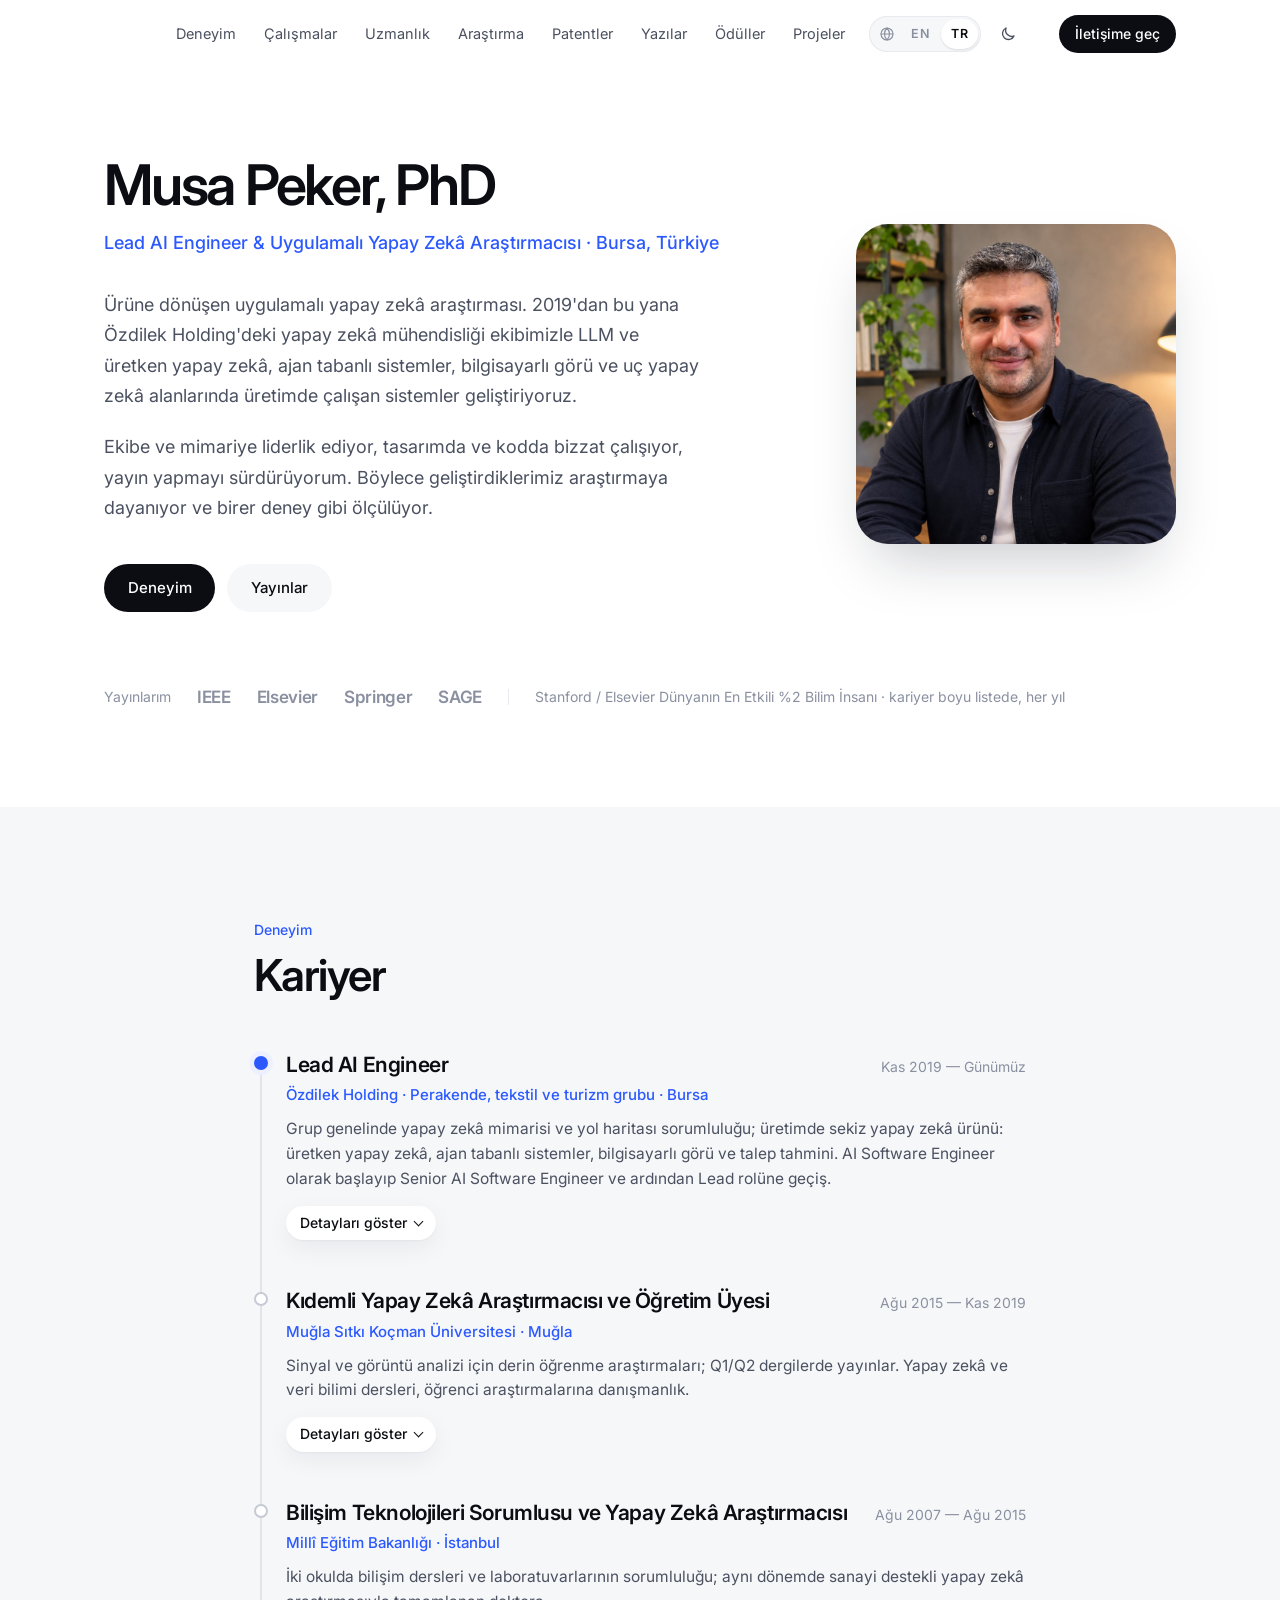
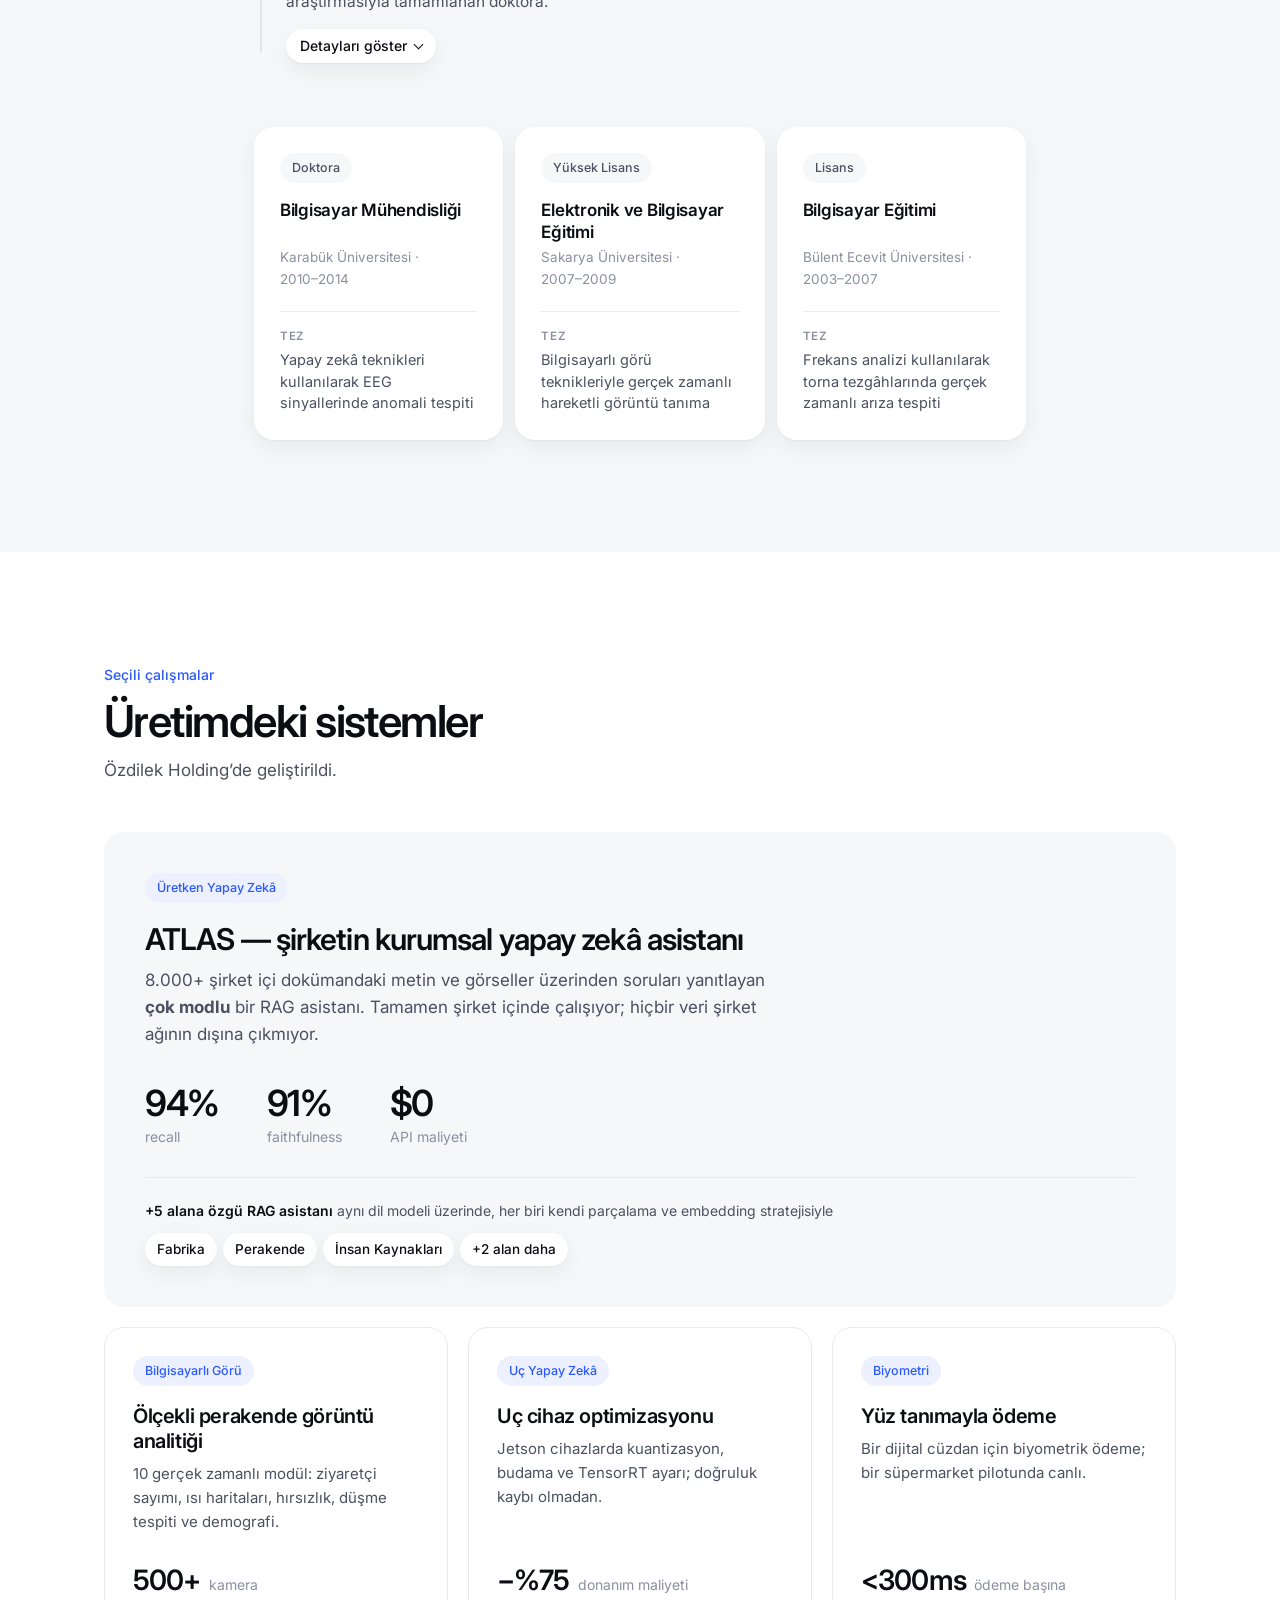
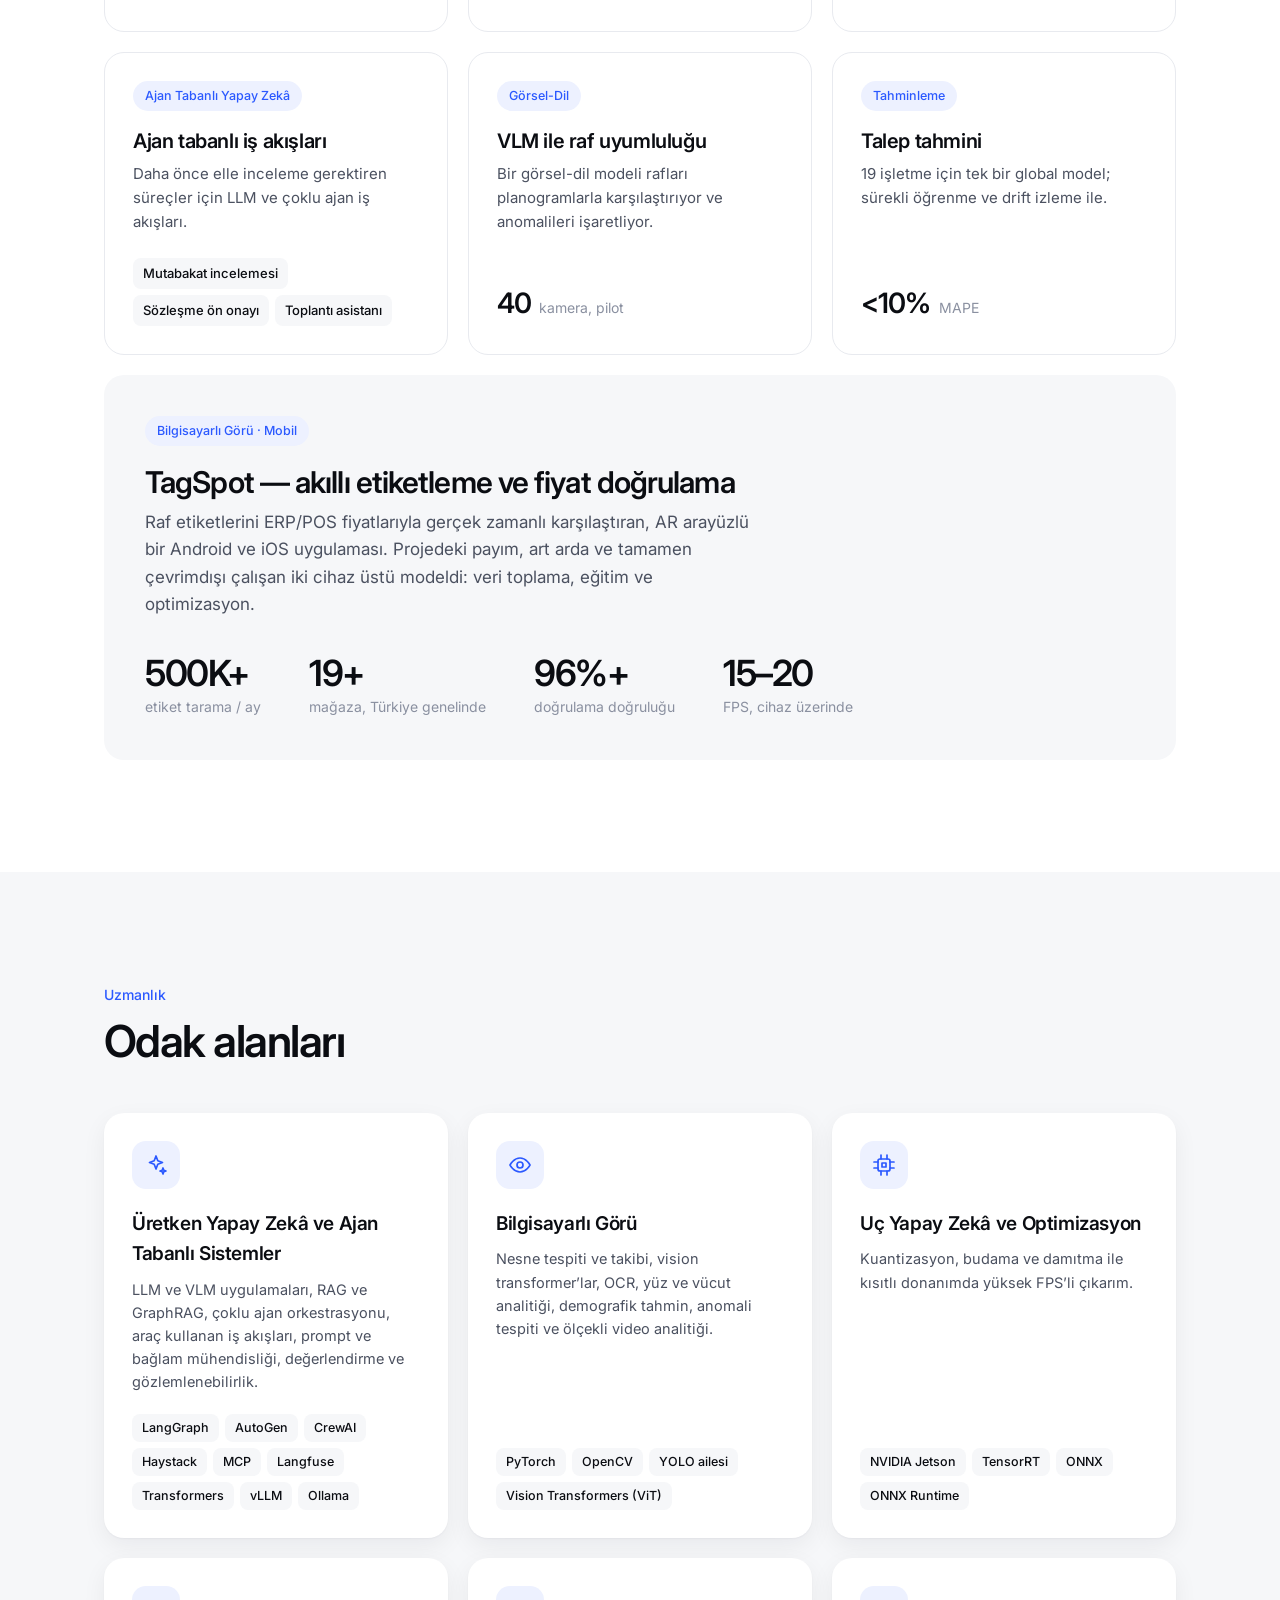
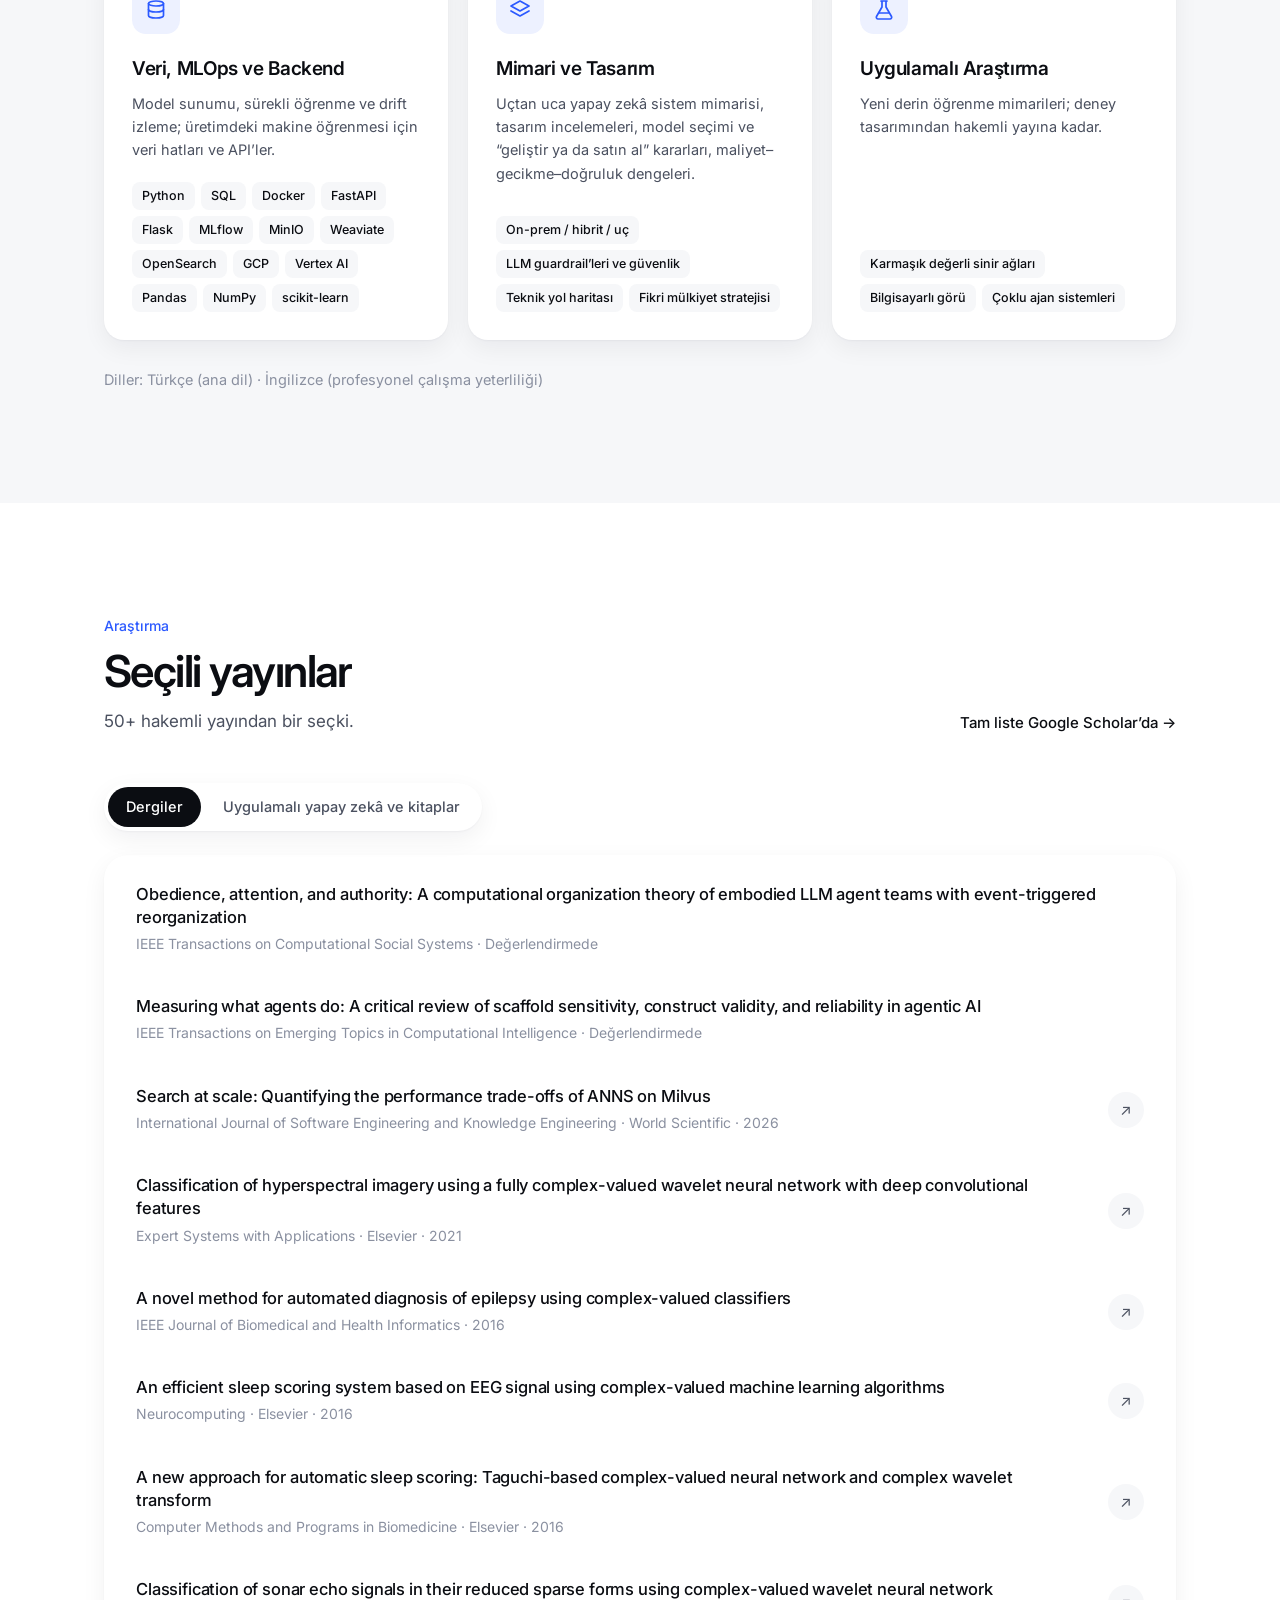
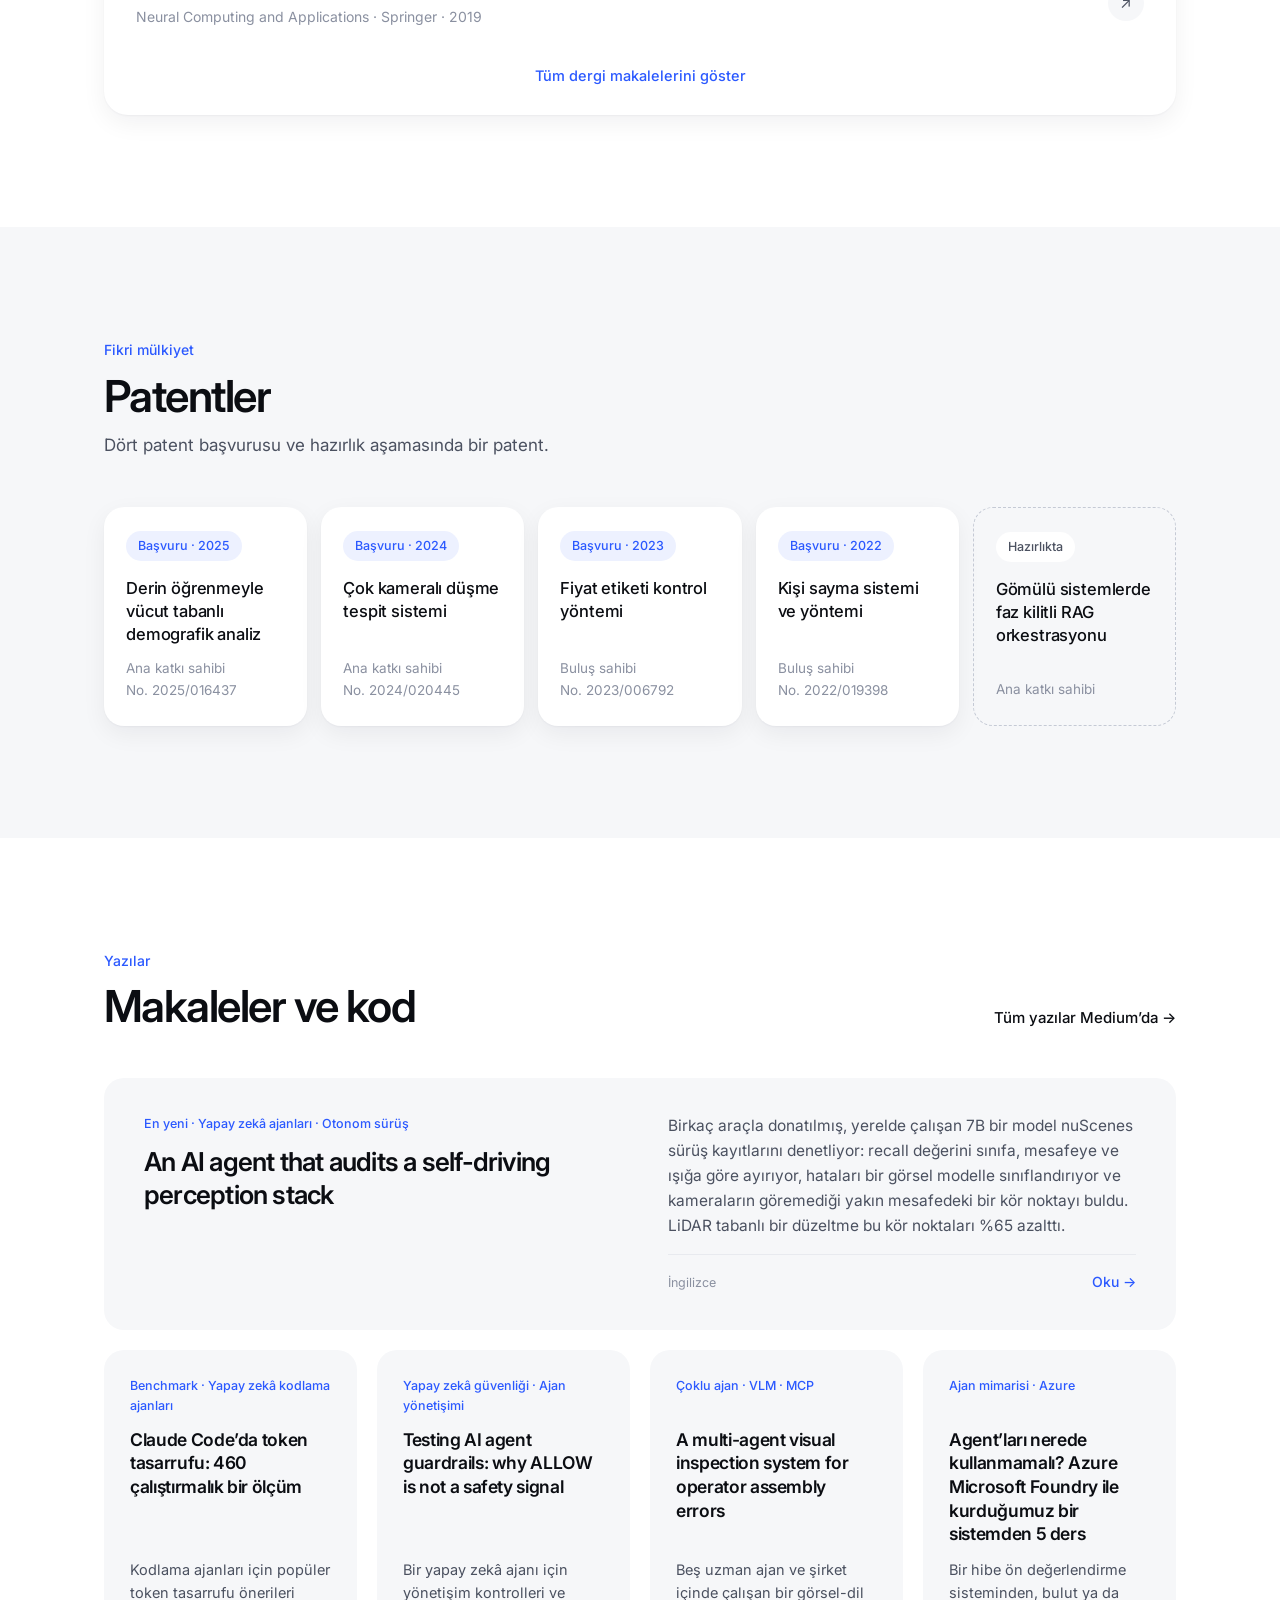
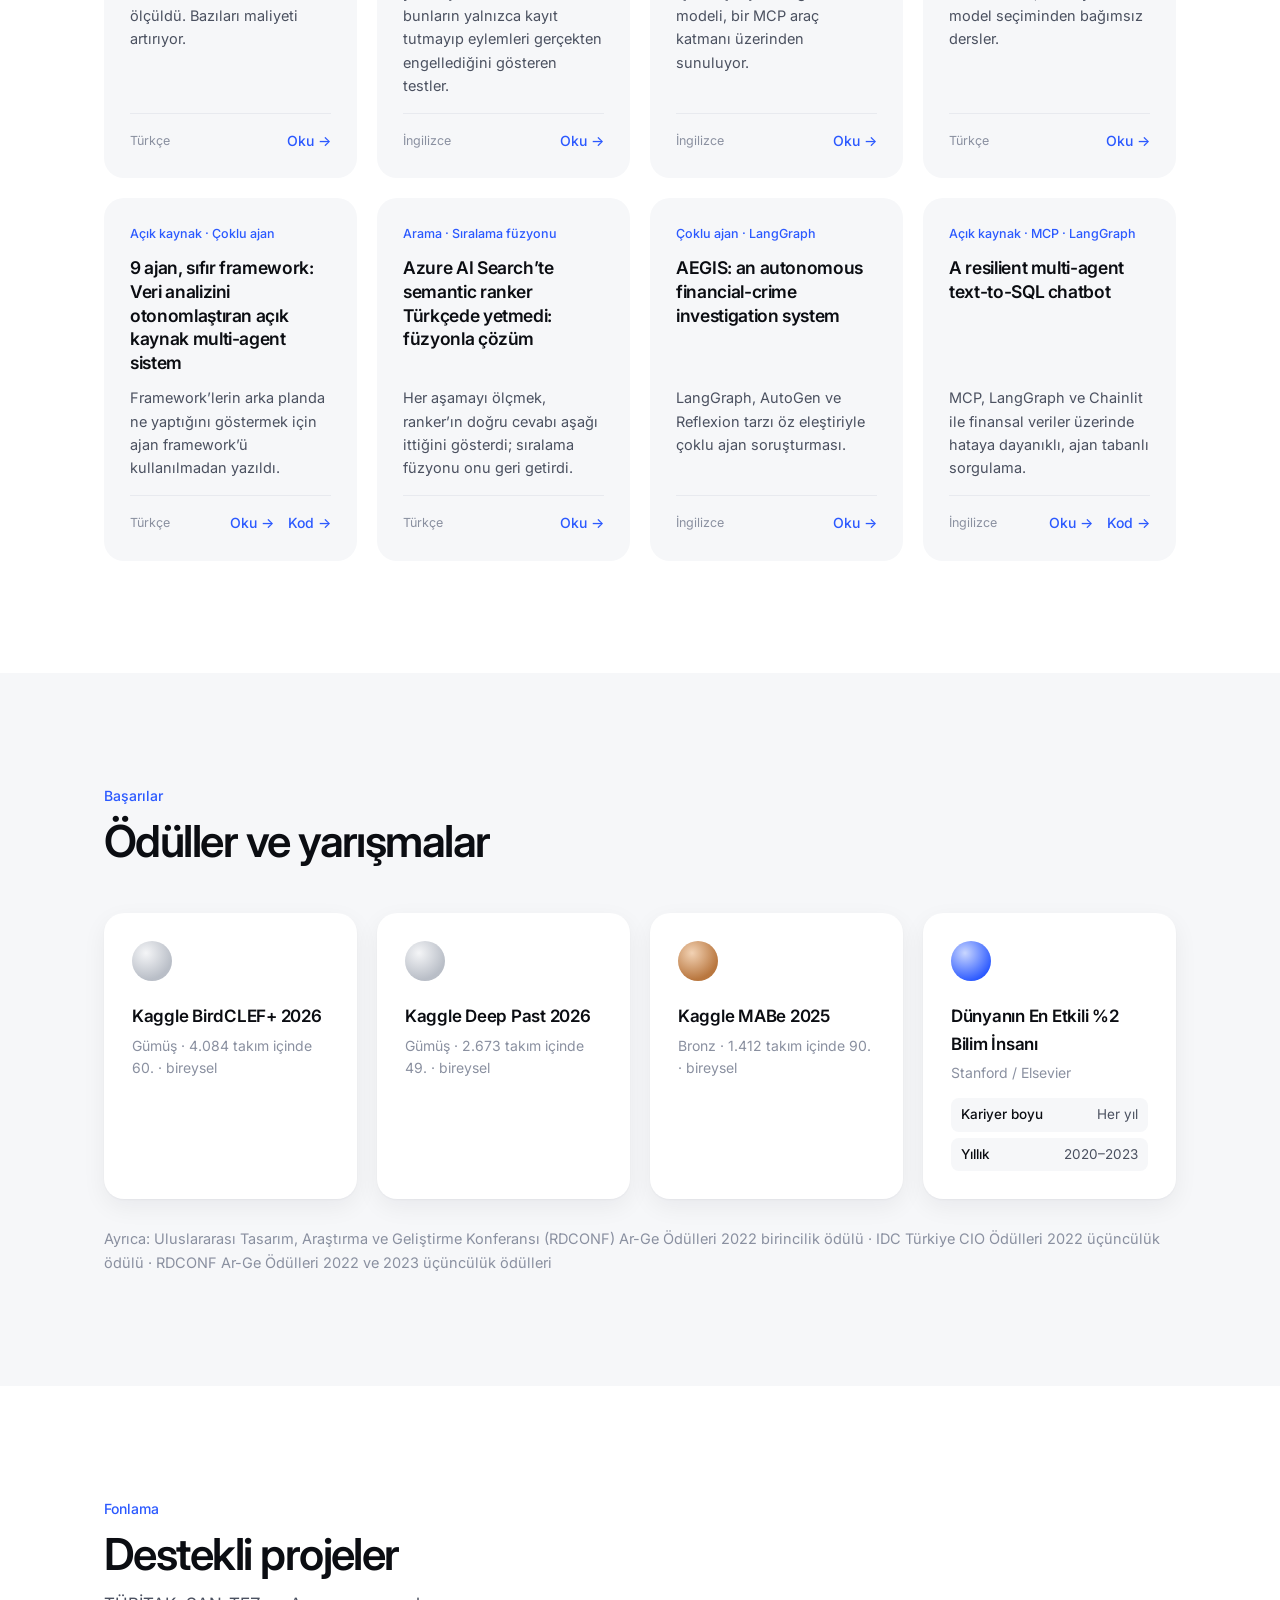
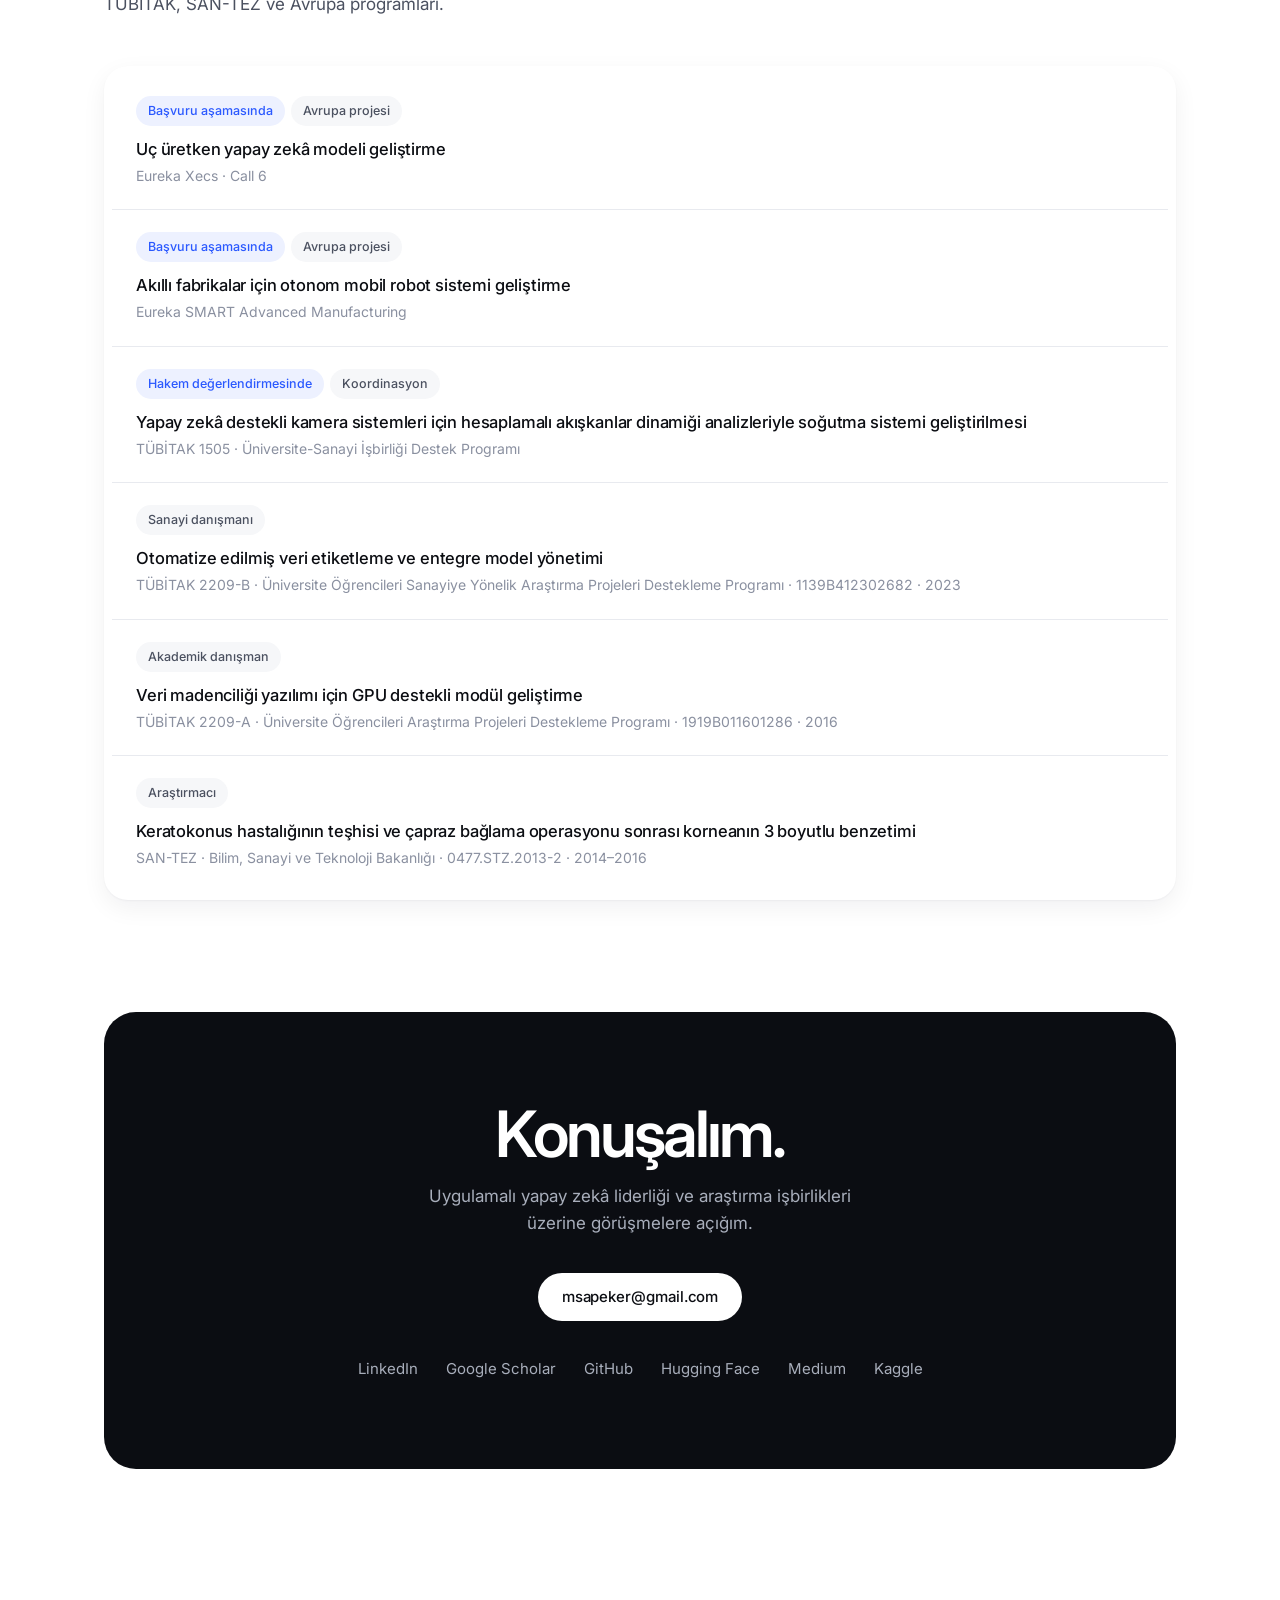
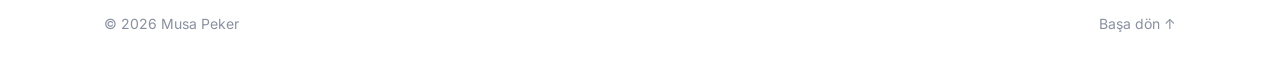
==== commit f0551c63: "Match experience verbs to role; drop first person in Turkish" ====
--- a/tr/index.html
+++ b/tr/index.html
@@ -24,7 +24,7 @@
     document.documentElement.setAttribute('data-theme', t);
   })();
 </script>
-<link rel="stylesheet" href="../assets/css/style.css?v=20261116b">
+<link rel="stylesheet" href="../assets/css/style.css?v=20261116c">
 <script type="application/ld+json">
 {
   "@context": "https://schema.org",
@@ -125,46 +125,46 @@
         <li>
           <div class="tl__top"><h3>Lead AI Engineer</h3><span>Kas 2019 — Günümüz</span></div>
           <p class="tl__org">Özdilek Holding · Perakende, tekstil ve turizm grubu · Bursa</p>
-          <p>Grubun yapay zekâ mimarisinden ve yol haritasından sorumluyum; üretimde sekiz yapay zekâ ürünümüz var: üretken yapay zekâ, ajan tabanlı sistemler, bilgisayarlı görü ve talep tahmini. AI Software Engineer olarak başladım; önce Senior AI Software Engineer, ardından Lead oldum.</p>
+          <p>Grup genelinde yapay zekâ mimarisi ve yol haritası sorumluluğu; üretimde sekiz yapay zekâ ürünü: üretken yapay zekâ, ajan tabanlı sistemler, bilgisayarlı görü ve talep tahmini. AI Software Engineer olarak başlayıp Senior AI Software Engineer ve ardından Lead rolüne geçiş.</p>
           <details class="tl__more">
             <summary><span class="when-closed">Detayları göster</span><span class="when-open">Detayları gizle</span></summary>
             <ul>
-              <li>Paralel yürüyen sekiz yapay zekâ ürününün mimarisini ve teknik yol haritasını belirliyorum: problem tanımı, sistem tasarımı, model seçimi, devreye alma, değerlendirme ve işletme maliyeti.</li>
-              <li>Şirketin yapay zekâ asistanı ATLAS’ı tasarlayıp devreye aldım: 8.000+ dokümandaki metin ve görseller üzerinden çok adımlı soruları yanıtlayan, dış ağdan yalıtılmış, çok modlu bir RAG hattı. Sürekli bir RAGAS değerlendirme döngüsüyle ayarlanan, yeniden sıralamalı hibrit arama %94 recall ve %91 faithfulness değerine ulaşıyor. Tüm veri şirket içinde kalıyor, API maliyeti yok.</li>
-              <li>ATLAS’ın üzerine fabrika operasyonları, perakende, insan kaynakları ve diğer alanlar için beş alan asistanı ekledim. Hepsi aynı dil modelini kullanıyor; parçalama (chunking) ve embedding her alan için ayrı ayarlanıyor.</li>
-              <li>Mutabakat incelemesi ve sözleşme ön onayı için LLM ve ajan iş akışları; role özel özetler ve sohbet tabanlı arama sunan, RAG tabanlı bir toplantı asistanı geliştirdim.</li>
-              <li>500+ mağaza kamerasının canlı görüntüsünü işleyen 50+ uç cihaza 10 bilgisayarlı görü modülü kurdum: kişi sayma, yoğunluk, ısı haritası ve rota, hırsızlık, düşme, yasak bölge, yüz ve vücuttan yaş ve cinsiyet tahmini.</li>
-              <li>Kuantizasyon, budama ve çalışma zamanı ayarlarıyla donanım maliyetini %75 azalttım; küçük uç cihazlarda doğruluk ve kare hızı korundu.</li>
-              <li>Bir dijital cüzdan için yüz tanımayla ödeme sistemi geliştirdim; bir süpermarket pilotunda işlem başına 300 ms’nin altında çalışıyor.</li>
-              <li>40 kameranın canlı görüntüsünü referans planogramlarla karşılaştıran, raf uyumunu puanlayan ve anomalileri işaretleyen bir görsel-dil modeli sistemi geliştirdim. Bir süpermarket pilotunda çalışıyor; daha geniş kullanım planlanıyor.</li>
-              <li>19 işletme için tek global modelle çalışan bir talep tahmini platformu kurdum; sürekli öğrenme ve drift izleme sayesinde üretimde ortalama MAPE %10’un altında.</li>
-              <li>Bu çalışmalardan dört patent başvurusu (beşincisi hazırlıkta), hakemli makaleler ve üniversitelerle ortak Ar-Ge projeleri çıktı.</li>
+              <li>Paralel yürüyen sekiz yapay zekâ ürününün grup genelindeki mimari ve teknik yol haritası sorumluluğu: problem tanımı, sistem tasarımı, model seçimi, devreye alma, değerlendirme ve işletme maliyeti.</li>
+              <li>Şirketin yapay zekâ asistanı ATLAS’ın tasarımı ve devreye alınması: 8.000+ dokümandaki metin ve görseller üzerinden çok adımlı soruları yanıtlayan, dış ağdan yalıtılmış, çok modlu bir RAG hattı. Sürekli bir RAGAS değerlendirme döngüsüyle ayarlanan, yeniden sıralamalı hibrit arama %94 recall ve %91 faithfulness değerine ulaşıyor. Tüm veri şirket içinde kalıyor, API maliyeti yok.</li>
+              <li>ATLAS’ın fabrika operasyonları, perakende, insan kaynakları ve diğer alanlar için beş alan asistanıyla genişletilmesi. Hepsi aynı dil modelini kullanıyor; parçalama (chunking) ve embedding her alan için ayrı ayarlanıyor.</li>
+              <li>Mutabakat incelemesi ve sözleşme ön onayı için LLM ve ajan iş akışlarının, role özel özetler ve sohbet tabanlı arama sunan RAG tabanlı toplantı asistanının mimarisi.</li>
+              <li>500+ mağaza kamerasının canlı görüntüsünü 50+ uç cihazda işleyen 10 bilgisayarlı görü modülünün mimarisi ve devreye alınmasına liderlik: kişi sayma, yoğunluk, ısı haritası ve rota, hırsızlık, düşme, yasak bölge, yüz ve vücuttan yaş ve cinsiyet tahmini.</li>
+              <li>Kuantizasyon, budama ve çalışma zamanı ayarlarıyla donanım maliyetinde %75 düşüş; küçük uç cihazlarda doğruluk ve kare hızı korunarak.</li>
+              <li>Bir dijital cüzdan için yüz tanımayla ödeme sisteminin geliştirilmesi; süpermarket pilotunda canlı, işlem başına 300 ms’nin altında.</li>
+              <li>40 kameranın canlı görüntüsünü referans planogramlarla karşılaştıran, raf uyumunu puanlayan ve anomalileri işaretleyen görsel-dil modeli sisteminin geliştirilmesi. Süpermarket pilotunda çalışıyor; daha geniş kullanım planlanıyor.</li>
+              <li>19 işletmeye tek global modelle hizmet veren talep tahmini platformunun teslimine liderlik; sürekli öğrenme ve drift izleme ile üretimde ortalama MAPE %10’un altında.</li>
+              <li>Bu çalışmaların çıktıları: dört patent başvurusu (beşincisi hazırlıkta), hakemli makaleler ve üniversitelerle ortak Ar-Ge projeleri.</li>
             </ul>
           </details>
         </li>
         <li>
           <div class="tl__top"><h3>Kıdemli Yapay Zekâ Araştırmacısı ve Öğretim Üyesi</h3><span>Ağu 2015 — Kas 2019</span></div>
           <p class="tl__org">Muğla Sıtkı Koçman Üniversitesi · Muğla</p>
-          <p>Sinyal ve görüntü analizi için derin öğrenme üzerine araştırmalar yaptım; çalışmalarım Q1/Q2 dergilerde yayımlandı. Yapay zekâ ve veri bilimi dersleri verdim, öğrenci araştırmalarına danışmanlık yaptım.</p>
+          <p>Sinyal ve görüntü analizi için derin öğrenme araştırmaları; Q1/Q2 dergilerde yayınlar. Yapay zekâ ve veri bilimi dersleri, öğrenci araştırmalarına danışmanlık.</p>
           <details class="tl__more">
             <summary><span class="when-closed">Detayları göster</span><span class="when-open">Detayları gizle</span></summary>
             <ul>
-              <li>Sinyal ve görüntü verileri için yeni derin öğrenme mimarileri geliştirdim; çalışan uygulamalarıyla birlikte Q1/Q2 dergilerde yayımlandı.</li>
-              <li>Lisans ve lisansüstü düzeyde yapay zekâ, veri bilimi, işletim sistemleri ve Python programlama dersleri verdim.</li>
-              <li>Öğrencilere ve genç araştırmacılara makine öğrenmesi projeleri, kod kalitesi ve araştırma yöntemleri konusunda danışmanlık yaptım; bunlardan biri TÜBİTAK destekli bir öğrenci projesiydi.</li>
+              <li>Sinyal ve görüntü verileri için özgün derin öğrenme mimarileri; çalışan uygulamalarıyla birlikte Q1/Q2 dergilerde yayımlandı.</li>
+              <li>Lisans ve lisansüstü düzeyde yapay zekâ, veri bilimi, işletim sistemleri ve Python programlama dersleri.</li>
+              <li>Öğrencilere ve genç araştırmacılara makine öğrenmesi projeleri, kod kalitesi ve araştırma yöntemleri konusunda danışmanlık; aralarında TÜBİTAK destekli bir öğrenci projesi de var.</li>
             </ul>
           </details>
         </li>
         <li>
           <div class="tl__top"><h3>Bilişim Teknolojileri Sorumlusu ve Yapay Zekâ Araştırmacısı</h3><span>Ağu 2007 — Ağu 2015</span></div>
           <p class="tl__org">Millî Eğitim Bakanlığı · İstanbul</p>
-          <p>İki okulda bilişim derslerinden ve laboratuvarlardan sorumluydum; aynı dönemde sanayi destekli bir yapay zekâ araştırmasıyla doktoramı tamamladım.</p>
+          <p>İki okulda bilişim dersleri ve laboratuvarlarının sorumluluğu; aynı dönemde sanayi destekli yapay zekâ araştırmasıyla tamamlanan doktora.</p>
           <details class="tl__more">
             <summary><span class="when-closed">Detayları göster</span><span class="when-open">Detayları gizle</span></summary>
             <ul>
-              <li>İki okulda bilgisayar dersleri verdim, bilgisayar laboratuvarlarını ve BT altyapısını yönettim, okulların dijitalleşmesine öncülük ettim.</li>
-              <li>Tam zamanlı çalışırken Karabük Üniversitesi’nde doktoramı tamamladım; araştırmam Sanayi Bakanlığı’nın SAN-TEZ programı kapsamında sanayi destekliydi.</li>
-              <li>Nesne yönelimli programlama ve web geliştirme dersleri verdim; biri Ulusal Bilgisayar Olimpiyatı’nda bronz madalya alan öğrenci projelerine rehberlik ettim.</li>
+              <li>İki okulda bilgisayar dersleri, bilgisayar laboratuvarlarının ve BT altyapısının yönetimi; okulların dijitalleşme sürecine öncülük.</li>
+              <li>Tam zamanlı görevle eş zamanlı olarak Karabük Üniversitesi’nde tamamlanan doktora; araştırma, Sanayi Bakanlığı’nın SAN-TEZ programı kapsamında sanayi destekli.</li>
+              <li>Nesne yönelimli programlama ve web geliştirme dersleri; Ulusal Bilgisayar Olimpiyatı’nda bronz madalya alan proje dahil öğrenci projelerine rehberlik.</li>
             </ul>
           </details>
         </li>
@@ -577,7 +577,7 @@
   </div>
 </footer>
 
-<script src="../assets/js/main.js?v=20261116b" defer></script>
+<script src="../assets/js/main.js?v=20261116c" defer></script>
 <script data-goatcounter="https://mpeker.goatcounter.com/count" async src="https://gc.zgo.at/count.js"></script>
 </body>
 </html>
